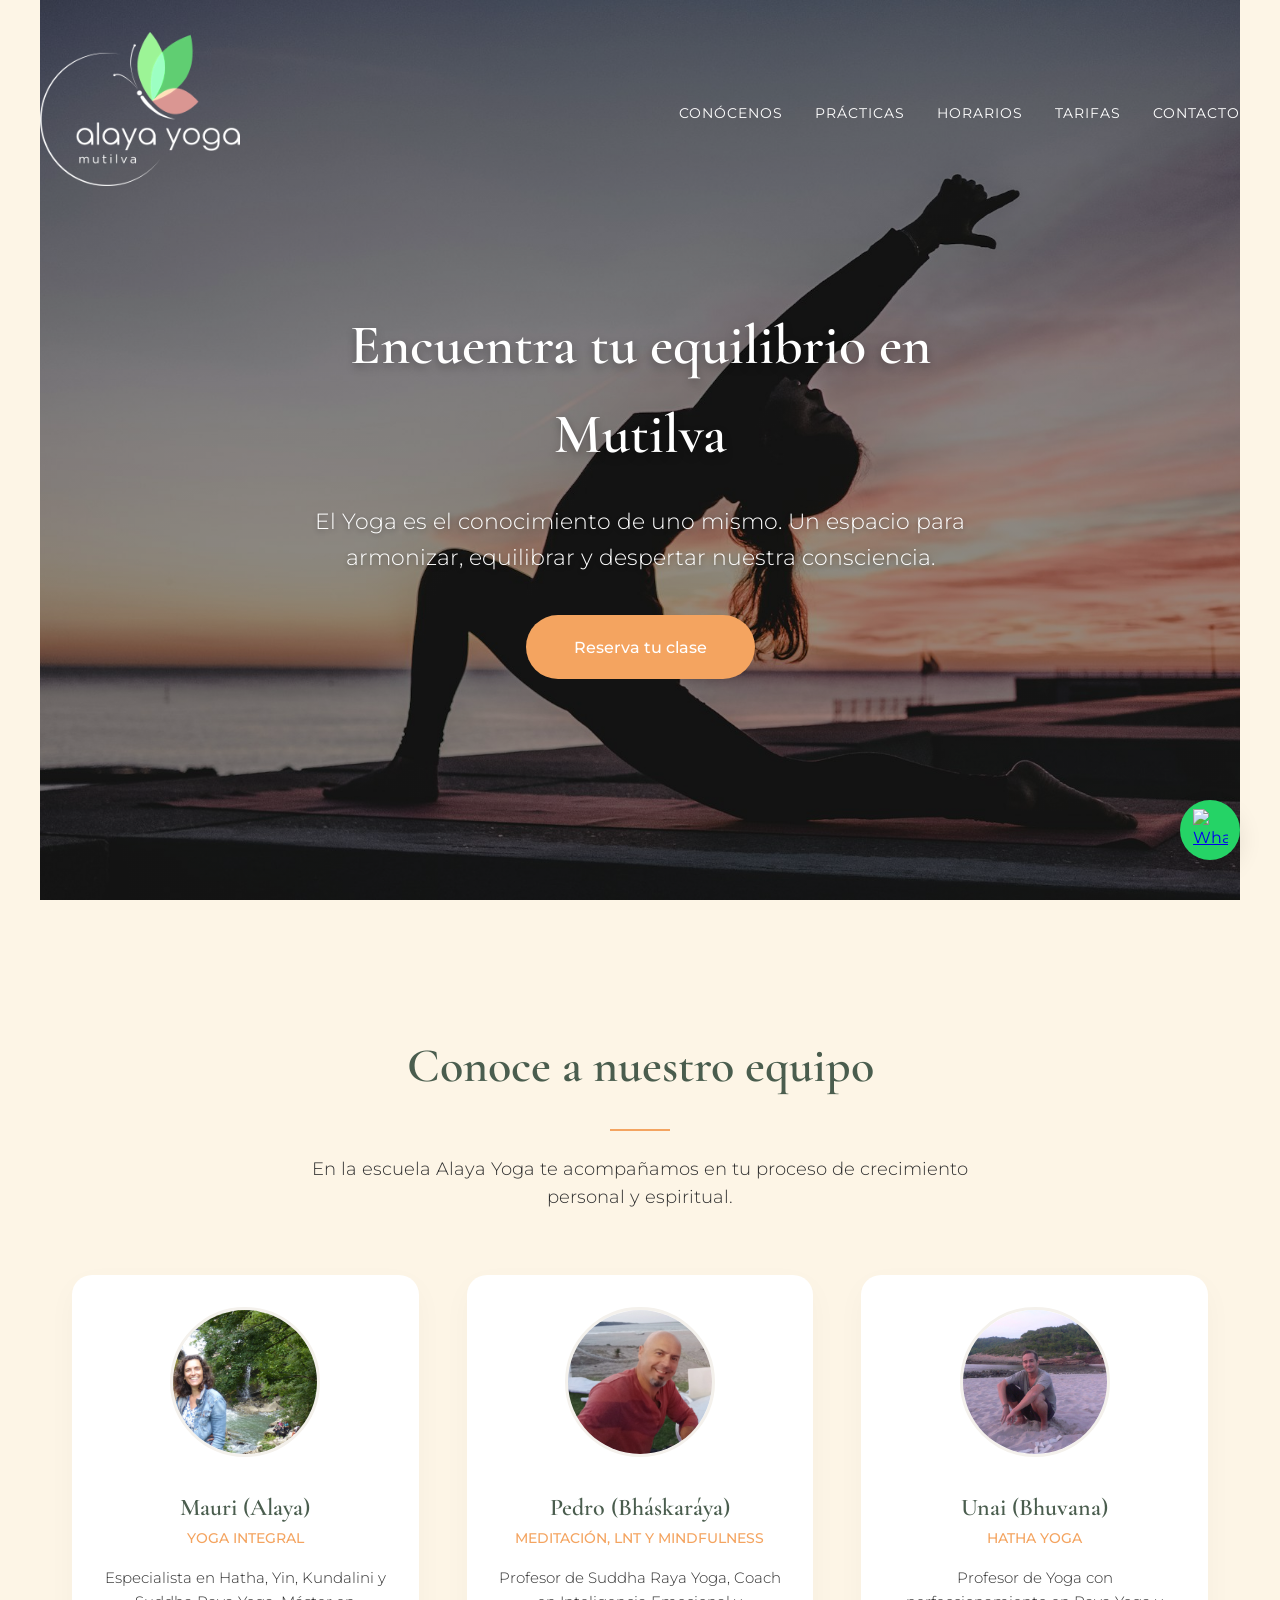
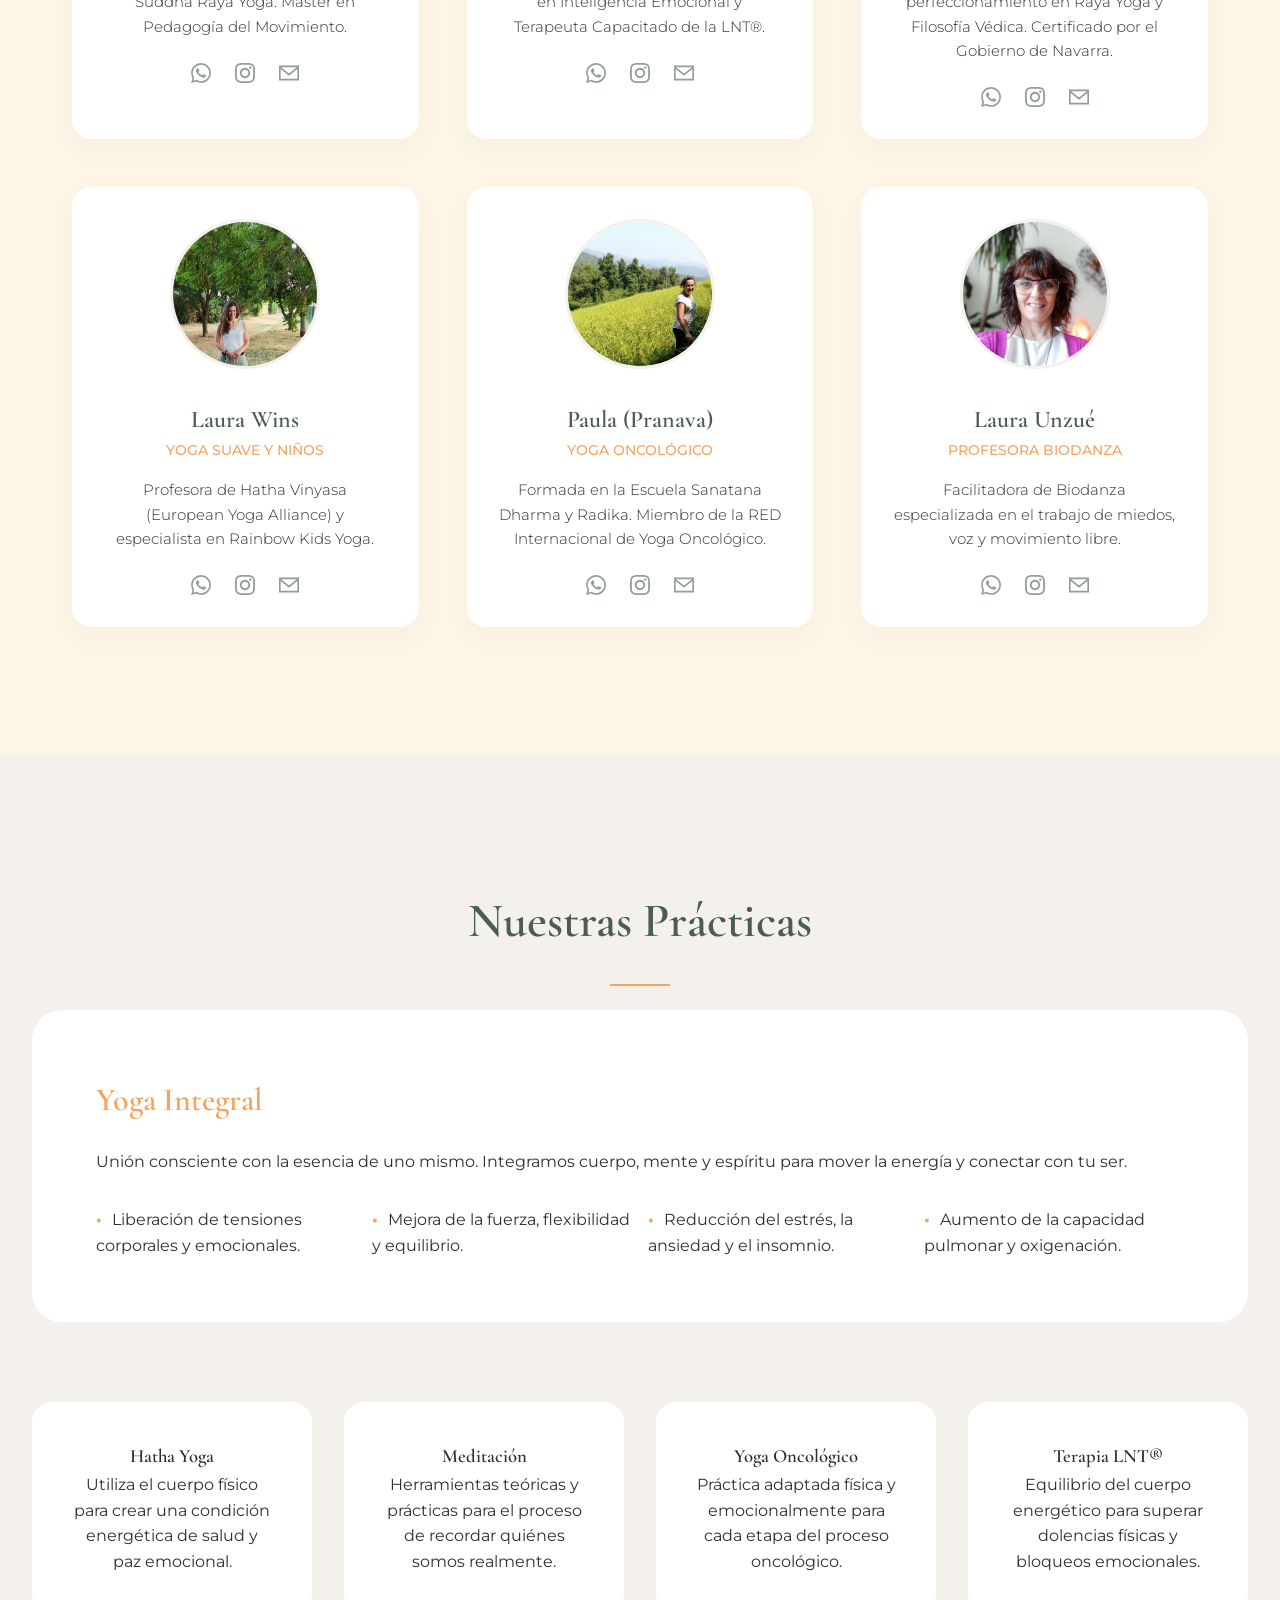
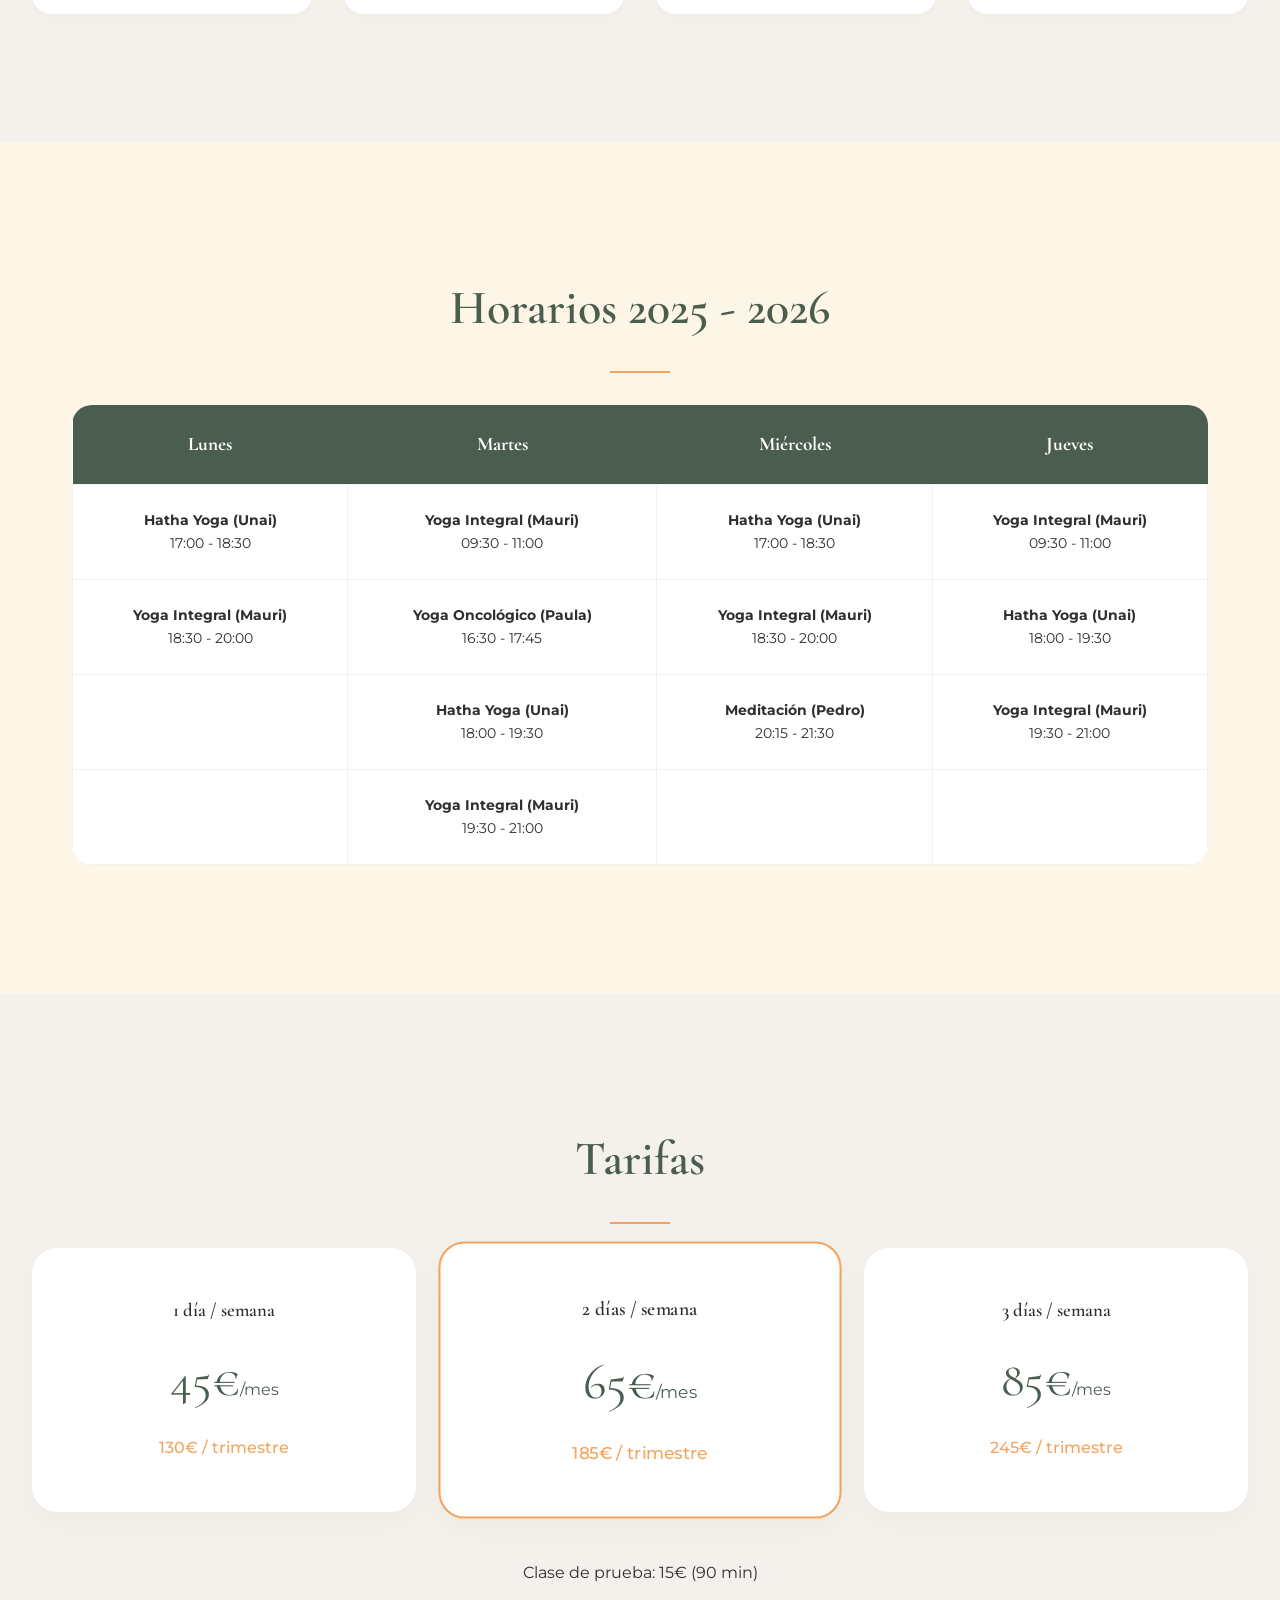
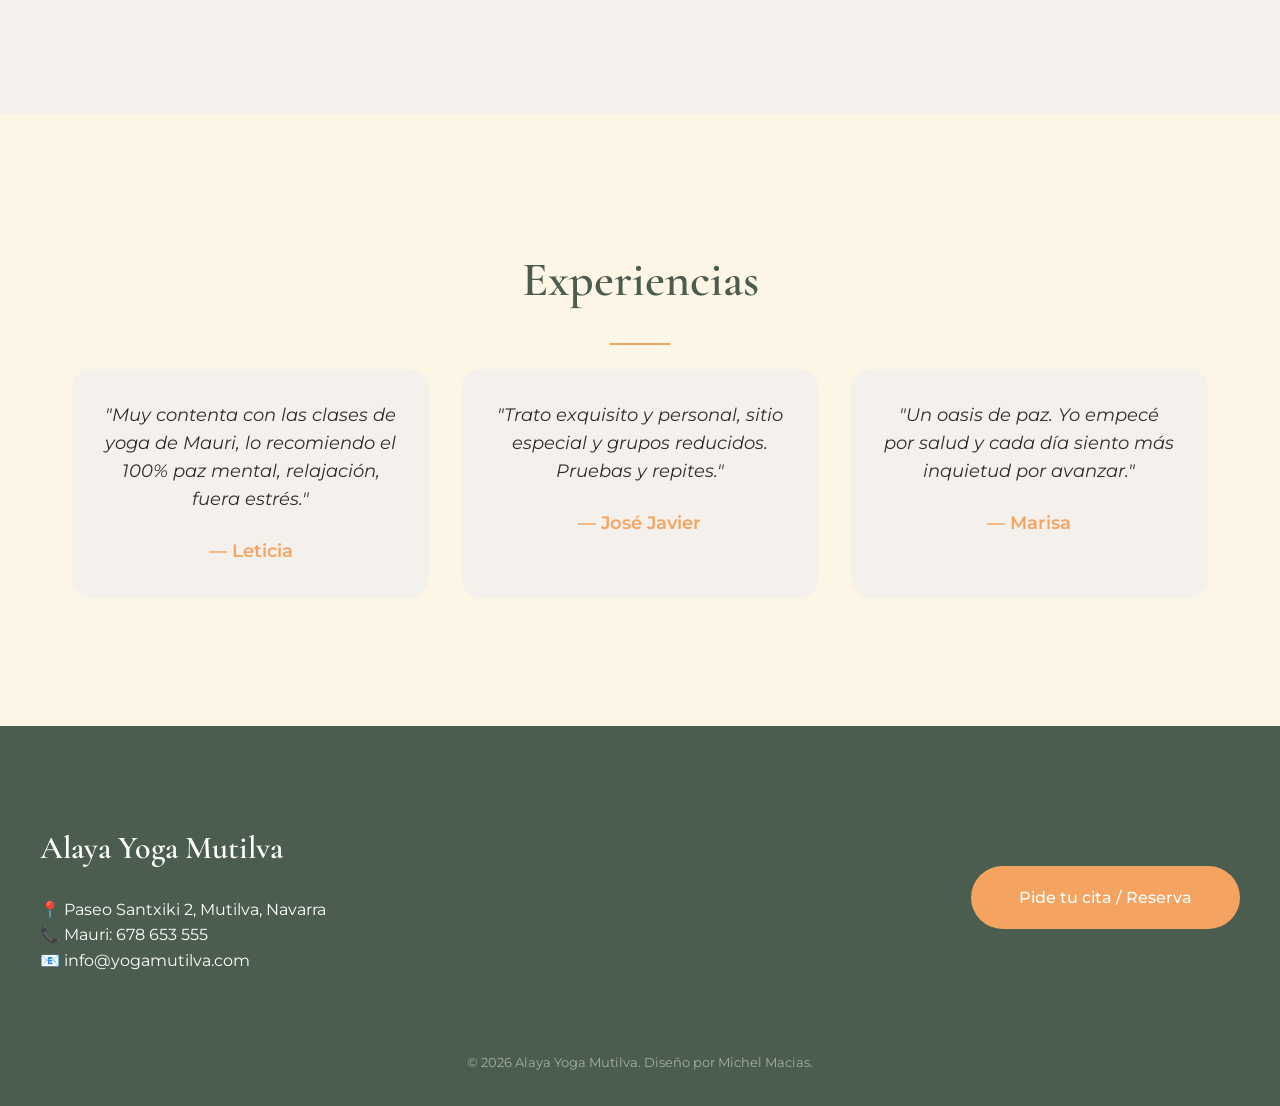
==== index.html @ e311f5d9 "feat(web): despliegue inicial de la landing page Yoga Mutilva con diseño Zen-Modern 2026" ====
<!DOCTYPE html>
<html lang="es">
<head>
    <meta charset="UTF-8">
    <meta name="viewport" content="width=device-width, initial-scale=1.0">
    <title>Alaya Yoga Mutilva | Escuela de Yoga y Bienestar</title>
    <link rel="stylesheet" href="style.css">
    <link rel="preconnect" href="https://fonts.googleapis.com">
    <link rel="preconnect" href="https://fonts.gstatic.com" crossorigin>
    <link href="https://fonts.googleapis.com/css2?family=Cormorant+Garamond:wght@400;600&family=Montserrat:wght@300;400;500&display=swap" rel="stylesheet">
</head>
<body>
    <header>
        <nav>
            <div class="logo-container">
                <img src="assets/img/logo.webp" alt="Alaya Yoga Logo" class="main-logo">
            </div>
            <ul>
                <li><a href="#conocenos">Conócenos</a></li>
                <li><a href="#practicas">Prácticas</a></li>
                <li><a href="#horarios">Horarios</a></li>
                <li><a href="#tarifas">Tarifas</a></li>
                <li><a href="#contacto">Contacto</a></li>
            </ul>
        </nav>
    </header>

    <main>
        <!-- HERO -->
        <section id="hero" style="background-image: linear-gradient(rgba(0,0,0,0.4), rgba(0,0,0,0.4)), url('assets/img/hero_yoga.jpg');">
            <div class="hero-content">
                <h1>Encuentra tu equilibrio en Mutilva</h1>
                <p>El Yoga es el conocimiento de uno mismo. Un espacio para armonizar, equilibrar y despertar nuestra consciencia.</p>
                <a href="https://wa.me/34678653555" class="cta-button">Reserva tu clase</a>
            </div>
        </section>

        <!-- CONÓCENOS / EQUIPO -->
        <section id="conocenos">
            <h2>Conoce a nuestro equipo</h2>
            <p class="intro-text">En la escuela Alaya Yoga te acompañamos en tu proceso de crecimiento personal y espiritual.</p>
            <div class="team-grid">
                <div class="team-card">
                    <img src="assets/img/mauri.webp" alt="Mauri (Alaya)" class="team-img">
                    <h3>Mauri (Alaya)</h3>
                    <p class="role">Yoga Integral</p>
                    <p class="bio">Especialista en Hatha, Yin, Kundalini y Suddha Raya Yoga. Máster en Pedagogía del Movimiento.</p>
                    <div class="team-social">
                        <a href="https://wa.me/34678653555" target="_blank" title="WhatsApp"><svg viewBox="0 0 24 24"><path d="M.057 24l1.687-6.163c-1.041-1.804-1.588-3.849-1.587-5.946.003-6.556 5.338-11.891 11.893-11.891 3.181.001 6.167 1.24 8.413 3.488 2.245 2.248 3.481 5.236 3.48 8.414-.003 6.557-5.338 11.892-11.893 11.892-1.99-.001-3.951-.5-5.688-1.448l-6.305 1.654zm6.597-3.807c1.676.995 3.276 1.591 5.392 1.592 5.448 0 9.886-4.438 9.889-9.885.002-5.462-4.415-9.89-9.881-9.892-5.452 0-9.887 4.434-9.889 9.884-.001 2.225.651 3.891 1.746 5.634l-.999 3.648 3.742-.981zm11.387-5.464c-.074-.124-.272-.198-.57-.347-.297-.149-1.758-.868-2.031-.967-.272-.099-.47-.149-.668.149-.198.297-.767.967-.941 1.165-.173.198-.347.223-.644.074-.297-.149-1.255-.462-2.39-1.475-.883-.788-1.48-1.761-1.653-2.059-.173-.297-.018-.458.13-.606.134-.133.297-.347.446-.521.151-.172.2-.296.3-.495.099-.198.05-.372-.025-.521-.075-.148-.669-1.611-.916-2.206-.242-.579-.487-.501-.669-.51l-.57-.01c-.198 0-.52.074-.792.372s-1.04 1.016-1.04 2.479 1.065 2.876 1.213 3.074c.149.198 2.095 3.2 5.076 4.487.709.306 1.263.489 1.694.626.712.226 1.36.194 1.872.118.571-.085 1.758-.719 2.006-1.413.248-.695.248-1.29.173-1.414z"/></svg></a>
                        <a href="#" target="_blank" title="Instagram"><svg viewBox="0 0 24 24"><path d="M12 2.163c3.204 0 3.584.012 4.85.07 3.252.148 4.771 1.691 4.919 4.919.058 1.265.069 1.645.069 4.849 0 3.205-.012 3.584-.069 4.849-.149 3.225-1.664 4.771-4.919 4.919-1.266.058-1.644.07-4.85.07-3.204 0-3.584-.012-4.849-.07-3.26-.149-4.771-1.699-4.919-4.92-.058-1.265-.07-1.644-.07-4.849 0-3.204.013-3.583.07-4.849.149-3.227 1.664-4.771 4.919-4.919 1.266-.057 1.645-.069 4.849-.069zm0-2.163c-3.259 0-3.667.014-4.947.072-4.358.2-6.78 2.618-6.98 6.98-.059 1.281-.073 1.689-.073 4.948 0 3.259.014 3.668.072 4.948.2 4.358 2.618 6.78 6.98 6.98 1.281.058 1.689.072 4.948.072 3.259 0 3.668-.014 4.948-.072 4.354-.2 6.782-2.618 6.979-6.98.059-1.28.073-1.689.073-4.948 0-3.259-.014-3.667-.072-4.947-.196-4.354-2.617-6.78-6.979-6.98-1.281-.059-1.69-.073-4.949-.073zm0 5.838c-3.403 0-6.162 2.759-6.162 6.162s2.759 6.163 6.162 6.163 6.162-2.759 6.162-6.163c0-3.403-2.759-6.162-6.162-6.162zm0 10.162c-2.209 0-4-1.79-4-4 0-2.209 1.791-4 4-4s4 1.791 4 4c0 2.21-1.791 4-4 4zm6.406-11.845c-.796 0-1.441.645-1.441 1.44s.645 1.44 1.441 1.44c.795 0 1.439-.645 1.439-1.44s-.644-1.44-1.439-1.44z"/></svg></a>
                        <a href="mailto:info@yogamutilva.com" title="Email"><svg viewBox="0 0 24 24"><path d="M0 3v18h24v-18h-24zm21.518 2l-9.518 7.713-9.518-7.713h19.036zm-19.518 14v-11.817l10 8.104 10-8.104v11.817h-20z"/></svg></a>
                    </div>
                </div>
                <div class="team-card">
                    <img src="assets/img/pedro.webp" alt="Pedro (Bháskaráya)" class="team-img">
                    <h3>Pedro (Bháskaráya)</h3>
                    <p class="role">Meditación, LNT y Mindfulness</p>
                    <p class="bio">Profesor de Suddha Raya Yoga, Coach en Inteligencia Emocional y Terapeuta Capacitado de la LNT®.</p>
                    <div class="team-social">
                        <a href="#" target="_blank" title="WhatsApp"><svg viewBox="0 0 24 24"><path d="M.057 24l1.687-6.163c-1.041-1.804-1.588-3.849-1.587-5.946.003-6.556 5.338-11.891 11.893-11.891 3.181.001 6.167 1.24 8.413 3.488 2.245 2.248 3.481 5.236 3.48 8.414-.003 6.557-5.338 11.892-11.893 11.892-1.99-.001-3.951-.5-5.688-1.448l-6.305 1.654zm6.597-3.807c1.676.995 3.276 1.591 5.392 1.592 5.448 0 9.886-4.438 9.889-9.885.002-5.462-4.415-9.89-9.881-9.892-5.452 0-9.887 4.434-9.889 9.884-.001 2.225.651 3.891 1.746 5.634l-.999 3.648 3.742-.981zm11.387-5.464c-.074-.124-.272-.198-.57-.347-.297-.149-1.758-.868-2.031-.967-.272-.099-.47-.149-.668.149-.198.297-.767.967-.941 1.165-.173.198-.347.223-.644.074-.297-.149-1.255-.462-2.39-1.475-.883-.788-1.48-1.761-1.653-2.059-.173-.297-.018-.458.13-.606.134-.133.297-.347.446-.521.151-.172.2-.296.3-.495.099-.198.05-.372-.025-.521-.075-.148-.669-1.611-.916-2.206-.242-.579-.487-.501-.669-.51l-.57-.01c-.198 0-.52.074-.792.372s-1.04 1.016-1.04 2.479 1.065 2.876 1.213 3.074c.149.198 2.095 3.2 5.076 4.487.709.306 1.263.489 1.694.626.712.226 1.36.194 1.872.118.571-.085 1.758-.719 2.006-1.413.248-.695.248-1.29.173-1.414z"/></svg></a>
                        <a href="#" target="_blank" title="Instagram"><svg viewBox="0 0 24 24"><path d="M12 2.163c3.204 0 3.584.012 4.85.07 3.252.148 4.771 1.691 4.919 4.919.058 1.265.069 1.645.069 4.849 0 3.205-.012 3.584-.069 4.849-.149 3.225-1.664 4.771-4.919 4.919-1.266.058-1.644.07-4.85.07-3.204 0-3.584-.012-4.849-.07-3.26-.149-4.771-1.699-4.919-4.92-.058-1.265-.07-1.644-.07-4.849 0-3.204.013-3.583.07-4.849.149-3.227 1.664-4.771 4.919-4.919 1.266-.057 1.645-.069 4.849-.069zm0-2.163c-3.259 0-3.667.014-4.947.072-4.358.2-6.78 2.618-6.98 6.98-.059 1.281-.073 1.689-.073 4.948 0 3.259.014 3.668.072 4.948.2 4.358 2.618 6.78 6.98 6.98 1.281.058 1.689.072 4.948.072 3.259 0 3.668-.014 4.948-.072 4.354-.2 6.782-2.618 6.979-6.98.059-1.28.073-1.689.073-4.948 0-3.259-.014-3.667-.072-4.947-.196-4.354-2.617-6.78-6.979-6.98-1.281-.059-1.69-.073-4.949-.073zm0 5.838c-3.403 0-6.162 2.759-6.162 6.162s2.759 6.163 6.162 6.163 6.162-2.759 6.162-6.163c0-3.403-2.759-6.162-6.162-6.162zm0 10.162c-2.209 0-4-1.79-4-4 0-2.209 1.791-4 4-4s4 1.791 4 4c0 2.21-1.791 4-4 4zm6.406-11.845c-.796 0-1.441.645-1.441 1.44s.645 1.44 1.441 1.44c.795 0 1.439-.645 1.439-1.44s-.644-1.44-1.439-1.44z"/></svg></a>
                        <a href="#" title="Email"><svg viewBox="0 0 24 24"><path d="M0 3v18h24v-18h-24zm21.518 2l-9.518 7.713-9.518-7.713h19.036zm-19.518 14v-11.817l10 8.104 10-8.104v11.817h-20z"/></svg></a>
                    </div>
                </div>
                <div class="team-card">
                    <img src="assets/img/unai.webp" alt="Unai (Bhuvana)" class="team-img">
                    <h3>Unai (Bhuvana)</h3>
                    <p class="role">Hatha Yoga</p>
                    <p class="bio">Profesor de Yoga con perfeccionamiento en Raya Yoga y Filosofía Védica. Certificado por el Gobierno de Navarra.</p>
                    <div class="team-social">
                        <a href="#" target="_blank" title="WhatsApp"><svg viewBox="0 0 24 24"><path d="M.057 24l1.687-6.163c-1.041-1.804-1.588-3.849-1.587-5.946.003-6.556 5.338-11.891 11.893-11.891 3.181.001 6.167 1.24 8.413 3.488 2.245 2.248 3.481 5.236 3.48 8.414-.003 6.557-5.338 11.892-11.893 11.892-1.99-.001-3.951-.5-5.688-1.448l-6.305 1.654zm6.597-3.807c1.676.995 3.276 1.591 5.392 1.592 5.448 0 9.886-4.438 9.889-9.885.002-5.462-4.415-9.89-9.881-9.892-5.452 0-9.887 4.434-9.889 9.884-.001 2.225.651 3.891 1.746 5.634l-.999 3.648 3.742-.981zm11.387-5.464c-.074-.124-.272-.198-.57-.347-.297-.149-1.758-.868-2.031-.967-.272-.099-.47-.149-.668.149-.198.297-.767.967-.941 1.165-.173.198-.347.223-.644.074-.297-.149-1.255-.462-2.39-1.475-.883-.788-1.48-1.761-1.653-2.059-.173-.297-.018-.458.13-.606.134-.133.297-.347.446-.521.151-.172.2-.296.3-.495.099-.198.05-.372-.025-.521-.075-.148-.669-1.611-.916-2.206-.242-.579-.487-.501-.669-.51l-.57-.01c-.198 0-.52.074-.792.372s-1.04 1.016-1.04 2.479 1.065 2.876 1.213 3.074c.149.198 2.095 3.2 5.076 4.487.709.306 1.263.489 1.694.626.712.226 1.36.194 1.872.118.571-.085 1.758-.719 2.006-1.413.248-.695.248-1.29.173-1.414z"/></svg></a>
                        <a href="#" target="_blank" title="Instagram"><svg viewBox="0 0 24 24"><path d="M12 2.163c3.204 0 3.584.012 4.85.07 3.252.148 4.771 1.691 4.919 4.919.058 1.265.069 1.645.069 4.849 0 3.205-.012 3.584-.069 4.849-.149 3.225-1.664 4.771-4.919 4.919-1.266.058-1.644.07-4.85.07-3.204 0-3.584-.012-4.849-.07-3.26-.149-4.771-1.699-4.919-4.92-.058-1.265-.07-1.644-.07-4.849 0-3.204.013-3.583.07-4.849.149-3.227 1.664-4.771 4.919-4.919 1.266-.057 1.645-.069 4.849-.069zm0-2.163c-3.259 0-3.667.014-4.947.072-4.358.2-6.78 2.618-6.98 6.98-.059 1.281-.073 1.689-.073 4.948 0 3.259.014 3.668.072 4.948.2 4.358 2.618 6.78 6.98 6.98 1.281.058 1.689.072 4.948.072 3.259 0 3.668-.014 4.948-.072 4.354-.2 6.782-2.618 6.979-6.98.059-1.28.073-1.689.073-4.948 0-3.259-.014-3.667-.072-4.947-.196-4.354-2.617-6.78-6.979-6.98-1.281-.059-1.69-.073-4.949-.073zm0 5.838c-3.403 0-6.162 2.759-6.162 6.162s2.759 6.163 6.162 6.163 6.162-2.759 6.162-6.163c0-3.403-2.759-6.162-6.162-6.162zm0 10.162c-2.209 0-4-1.79-4-4 0-2.209 1.791-4 4-4s4 1.791 4 4c0 2.21-1.791 4-4 4zm6.406-11.845c-.796 0-1.441.645-1.441 1.44s.645 1.44 1.441 1.44c.795 0 1.439-.645 1.439-1.44s-.644-1.44-1.439-1.44z"/></svg></a>
                        <a href="#" title="Email"><svg viewBox="0 0 24 24"><path d="M0 3v18h24v-18h-24zm21.518 2l-9.518 7.713-9.518-7.713h19.036zm-19.518 14v-11.817l10 8.104 10-8.104v11.817h-20z"/></svg></a>
                    </div>
                </div>
                <div class="team-card">
                    <img src="assets/img/laura_wins.webp" alt="Laura Wins" class="team-img">
                    <h3>Laura Wins</h3>
                    <p class="role">Yoga Suave y Niños</p>
                    <p class="bio">Profesora de Hatha Vinyasa (European Yoga Alliance) y especialista en Rainbow Kids Yoga.</p>
                    <div class="team-social">
                        <a href="#" target="_blank" title="WhatsApp"><svg viewBox="0 0 24 24"><path d="M.057 24l1.687-6.163c-1.041-1.804-1.588-3.849-1.587-5.946.003-6.556 5.338-11.891 11.893-11.891 3.181.001 6.167 1.24 8.413 3.488 2.245 2.248 3.481 5.236 3.48 8.414-.003 6.557-5.338 11.892-11.893 11.892-1.99-.001-3.951-.5-5.688-1.448l-6.305 1.654zm6.597-3.807c1.676.995 3.276 1.591 5.392 1.592 5.448 0 9.886-4.438 9.889-9.885.002-5.462-4.415-9.89-9.881-9.892-5.452 0-9.887 4.434-9.889 9.884-.001 2.225.651 3.891 1.746 5.634l-.999 3.648 3.742-.981zm11.387-5.464c-.074-.124-.272-.198-.57-.347-.297-.149-1.758-.868-2.031-.967-.272-.099-.47-.149-.668.149-.198.297-.767.967-.941 1.165-.173.198-.347.223-.644.074-.297-.149-1.255-.462-2.39-1.475-.883-.788-1.48-1.761-1.653-2.059-.173-.297-.018-.458.13-.606.134-.133.297-.347.446-.521.151-.172.2-.296.3-.495.099-.198.05-.372-.025-.521-.075-.148-.669-1.611-.916-2.206-.242-.579-.487-.501-.669-.51l-.57-.01c-.198 0-.52.074-.792.372s-1.04 1.016-1.04 2.479 1.065 2.876 1.213 3.074c.149.198 2.095 3.2 5.076 4.487.709.306 1.263.489 1.694.626.712.226 1.36.194 1.872.118.571-.085 1.758-.719 2.006-1.413.248-.695.248-1.29.173-1.414z"/></svg></a>
                        <a href="#" target="_blank" title="Instagram"><svg viewBox="0 0 24 24"><path d="M12 2.163c3.204 0 3.584.012 4.85.07 3.252.148 4.771 1.691 4.919 4.919.058 1.265.069 1.645.069 4.849 0 3.205-.012 3.584-.069 4.849-.149 3.225-1.664 4.771-4.919 4.919-1.266.058-1.644.07-4.85.07-3.204 0-3.584-.012-4.849-.07-3.26-.149-4.771-1.699-4.919-4.92-.058-1.265-.07-1.644-.07-4.849 0-3.204.013-3.583.07-4.849.149-3.227 1.664-4.771 4.919-4.919 1.266-.057 1.645-.069 4.849-.069zm0-2.163c-3.259 0-3.667.014-4.947.072-4.358.2-6.78 2.618-6.98 6.98-.059 1.281-.073 1.689-.073 4.948 0 3.259.014 3.668.072 4.948.2 4.358 2.618 6.78 6.98 6.98 1.281.058 1.689.072 4.948.072 3.259 0 3.668-.014 4.948-.072 4.354-.2 6.782-2.618 6.979-6.98.059-1.28.073-1.689.073-4.948 0-3.259-.014-3.667-.072-4.947-.196-4.354-2.617-6.78-6.979-6.98-1.281-.059-1.69-.073-4.949-.073zm0 5.838c-3.403 0-6.162 2.759-6.162 6.162s2.759 6.163 6.162 6.163 6.162-2.759 6.162-6.163c0-3.403-2.759-6.162-6.162-6.162zm0 10.162c-2.209 0-4-1.79-4-4 0-2.209 1.791-4 4-4s4 1.791 4 4c0 2.21-1.791 4-4 4zm6.406-11.845c-.796 0-1.441.645-1.441 1.44s.645 1.44 1.441 1.44c.795 0 1.439-.645 1.439-1.44s-.644-1.44-1.439-1.44z"/></svg></a>
                        <a href="#" title="Email"><svg viewBox="0 0 24 24"><path d="M0 3v18h24v-18h-24zm21.518 2l-9.518 7.713-9.518-7.713h19.036zm-19.518 14v-11.817l10 8.104 10-8.104v11.817h-20z"/></svg></a>
                    </div>
                </div>
                <div class="team-card">
                    <img src="assets/img/paula.webp" alt="Paula (Pranava)" class="team-img">
                    <h3>Paula (Pranava)</h3>
                    <p class="role">Yoga Oncológico</p>
                    <p class="bio">Formada en la Escuela Sanatana Dharma y Radika. Miembro de la RED Internacional de Yoga Oncológico.</p>
                    <div class="team-social">
                        <a href="https://wa.me/34606143151" target="_blank" title="WhatsApp"><svg viewBox="0 0 24 24"><path d="M.057 24l1.687-6.163c-1.041-1.804-1.588-3.849-1.587-5.946.003-6.556 5.338-11.891 11.893-11.891 3.181.001 6.167 1.24 8.413 3.488 2.245 2.248 3.481 5.236 3.48 8.414-.003 6.557-5.338 11.892-11.893 11.892-1.99-.001-3.951-.5-5.688-1.448l-6.305 1.654zm6.597-3.807c1.676.995 3.276 1.591 5.392 1.592 5.448 0 9.886-4.438 9.889-9.885.002-5.462-4.415-9.89-9.881-9.892-5.452 0-9.887 4.434-9.889 9.884-.001 2.225.651 3.891 1.746 5.634l-.999 3.648 3.742-.981zm11.387-5.464c-.074-.124-.272-.198-.57-.347-.297-.149-1.758-.868-2.031-.967-.272-.099-.47-.149-.668.149-.198.297-.767.967-.941 1.165-.173.198-.347.223-.644.074-.297-.149-1.255-.462-2.39-1.475-.883-.788-1.48-1.761-1.653-2.059-.173-.297-.018-.458.13-.606.134-.133.297-.347.446-.521.151-.172.2-.296.3-.495.099-.198.05-.372-.025-.521-.075-.148-.669-1.611-.916-2.206-.242-.579-.487-.501-.669-.51l-.57-.01c-.198 0-.52.074-.792.372s-1.04 1.016-1.04 2.479 1.065 2.876 1.213 3.074c.149.198 2.095 3.2 5.076 4.487.709.306 1.263.489 1.694.626.712.226 1.36.194 1.872.118.571-.085 1.758-.719 2.006-1.413.248-.695.248-1.29.173-1.414z"/></svg></a>
                        <a href="#" target="_blank" title="Instagram"><svg viewBox="0 0 24 24"><path d="M12 2.163c3.204 0 3.584.012 4.85.07 3.252.148 4.771 1.691 4.919 4.919.058 1.265.069 1.645.069 4.849 0 3.205-.012 3.584-.069 4.849-.149 3.225-1.664 4.771-4.919 4.919-1.266.058-1.644.07-4.85.07-3.204 0-3.584-.012-4.849-.07-3.26-.149-4.771-1.699-4.919-4.92-.058-1.265-.07-1.644-.07-4.849 0-3.204.013-3.583.07-4.849.149-3.227 1.664-4.771 4.919-4.919 1.266-.057 1.645-.069 4.849-.069zm0-2.163c-3.259 0-3.667.014-4.947.072-4.358.2-6.78 2.618-6.98 6.98-.059 1.281-.073 1.689-.073 4.948 0 3.259.014 3.668.072 4.948.2 4.358 2.618 6.78 6.98 6.98 1.281.058 1.689.072 4.948.072 3.259 0 3.668-.014 4.948-.072 4.354-.2 6.782-2.618 6.979-6.98.059-1.28.073-1.689.073-4.948 0-3.259-.014-3.667-.072-4.947-.196-4.354-2.617-6.78-6.979-6.98-1.281-.059-1.69-.073-4.949-.073zm0 5.838c-3.403 0-6.162 2.759-6.162 6.162s2.759 6.163 6.162 6.163 6.162-2.759 6.162-6.163c0-3.403-2.759-6.162-6.162-6.162zm0 10.162c-2.209 0-4-1.79-4-4 0-2.209 1.791-4 4-4s4 1.791 4 4c0 2.21-1.791 4-4 4zm6.406-11.845c-.796 0-1.441.645-1.441 1.44s.645 1.44 1.441 1.44c.795 0 1.439-.645 1.439-1.44s-.644-1.44-1.439-1.44z"/></svg></a>
                        <a href="#" title="Email"><svg viewBox="0 0 24 24"><path d="M0 3v18h24v-18h-24zm21.518 2l-9.518 7.713-9.518-7.713h19.036zm-19.518 14v-11.817l10 8.104 10-8.104v11.817h-20z"/></svg></a>
                    </div>
                </div>
                <div class="team-card">
                    <img src="assets/img/laura_unzue.webp" alt="Laura Unzué" class="team-img">
                    <h3>Laura Unzué</h3>
                    <p class="role">Profesora Biodanza</p>
                    <p class="bio">Facilitadora de Biodanza especializada en el trabajo de miedos, voz y movimiento libre.</p>
                    <div class="team-social">
                        <a href="https://wa.me/34696088071" target="_blank" title="WhatsApp"><svg viewBox="0 0 24 24"><path d="M.057 24l1.687-6.163c-1.041-1.804-1.588-3.849-1.587-5.946.003-6.556 5.338-11.891 11.893-11.891 3.181.001 6.167 1.24 8.413 3.488 2.245 2.248 3.481 5.236 3.48 8.414-.003 6.557-5.338 11.892-11.893 11.892-1.99-.001-3.951-.5-5.688-1.448l-6.305 1.654zm6.597-3.807c1.676.995 3.276 1.591 5.392 1.592 5.448 0 9.886-4.438 9.889-9.885.002-5.462-4.415-9.89-9.881-9.892-5.452 0-9.887 4.434-9.889 9.884-.001 2.225.651 3.891 1.746 5.634l-.999 3.648 3.742-.981zm11.387-5.464c-.074-.124-.272-.198-.57-.347-.297-.149-1.758-.868-2.031-.967-.272-.099-.47-.149-.668.149-.198.297-.767.967-.941 1.165-.173.198-.347.223-.644.074-.297-.149-1.255-.462-2.39-1.475-.883-.788-1.48-1.761-1.653-2.059-.173-.297-.018-.458.13-.606.134-.133.297-.347.446-.521.151-.172.2-.296.3-.495.099-.198.05-.372-.025-.521-.075-.148-.669-1.611-.916-2.206-.242-.579-.487-.501-.669-.51l-.57-.01c-.198 0-.52.074-.792.372s-1.04 1.016-1.04 2.479 1.065 2.876 1.213 3.074c.149.198 2.095 3.2 5.076 4.487.709.306 1.263.489 1.694.626.712.226 1.36.194 1.872.118.571-.085 1.758-.719 2.006-1.413.248-.695.248-1.29.173-1.414z"/></svg></a>
                        <a href="#" target="_blank" title="Instagram"><svg viewBox="0 0 24 24"><path d="M12 2.163c3.204 0 3.584.012 4.85.07 3.252.148 4.771 1.691 4.919 4.919.058 1.265.069 1.645.069 4.849 0 3.205-.012 3.584-.069 4.849-.149 3.225-1.664 4.771-4.919 4.919-1.266.058-1.644.07-4.85.07-3.204 0-3.584-.012-4.849-.07-3.26-.149-4.771-1.699-4.919-4.92-.058-1.265-.07-1.644-.07-4.849 0-3.204.013-3.583.07-4.849.149-3.227 1.664-4.771 4.919-4.919 1.266-.057 1.645-.069 4.849-.069zm0-2.163c-3.259 0-3.667.014-4.947.072-4.358.2-6.78 2.618-6.98 6.98-.059 1.281-.073 1.689-.073 4.948 0 3.259.014 3.668.072 4.948.2 4.358 2.618 6.78 6.98 6.98 1.281.058 1.689.072 4.948.072 3.259 0 3.668-.014 4.948-.072 4.354-.2 6.782-2.618 6.979-6.98.059-1.28.073-1.689.073-4.948 0-3.259-.014-3.667-.072-4.947-.196-4.354-2.617-6.78-6.979-6.98-1.281-.059-1.69-.073-4.949-.073zm0 5.838c-3.403 0-6.162 2.759-6.162 6.162s2.759 6.163 6.162 6.163 6.162-2.759 6.162-6.163c0-3.403-2.759-6.162-6.162-6.162zm0 10.162c-2.209 0-4-1.79-4-4 0-2.209 1.791-4 4-4s4 1.791 4 4c0 2.21-1.791 4-4 4zm6.406-11.845c-.796 0-1.441.645-1.441 1.44s.645 1.44 1.441 1.44c.795 0 1.439-.645 1.439-1.44s-.644-1.44-1.439-1.44z"/></svg></a>
                        <a href="#" title="Email"><svg viewBox="0 0 24 24"><path d="M0 3v18h24v-18h-24zm21.518 2l-9.518 7.713-9.518-7.713h19.036zm-19.518 14v-11.817l10 8.104 10-8.104v11.817h-20z"/></svg></a>
                    </div>
                </div>
            </div>
        </section>

        <!-- PRÁCTICAS -->
        <section id="practicas" class="bg-alt">
            <h2>Nuestras Prácticas</h2>
            <div class="practica-detail">
                <div class="practica-text">
                    <h3>Yoga Integral</h3>
                    <p>Unión consciente con la esencia de uno mismo. Integramos cuerpo, mente y espíritu para mover la energía y conectar con tu ser.</p>
                    <ul class="benefits">
                        <li>Liberación de tensiones corporales y emocionales.</li>
                        <li>Mejora de la fuerza, flexibilidad y equilibrio.</li>
                        <li>Reducción del estrés, la ansiedad y el insomnio.</li>
                        <li>Aumento de la capacidad pulmonar y oxigenación.</li>
                    </ul>
                </div>
            </div>
            <div class="grid-container">
                <div class="card">
                    <h3>Hatha Yoga</h3>
                    <p>Utiliza el cuerpo físico para crear una condición energética de salud y paz emocional.</p>
                </div>
                <div class="card">
                    <h3>Meditación</h3>
                    <p>Herramientas teóricas y prácticas para el proceso de recordar quiénes somos realmente.</p>
                </div>
                <div class="card">
                    <h3>Yoga Oncológico</h3>
                    <p>Práctica adaptada física y emocionalmente para cada etapa del proceso oncológico.</p>
                </div>
                <div class="card">
                    <h3>Terapia LNT®</h3>
                    <p>Equilibrio del cuerpo energético para superar dolencias físicas y bloqueos emocionales.</p>
                </div>
            </div>
        </section>

        <!-- HORARIOS -->
        <section id="horarios">
            <h2>Horarios 2025 - 2026</h2>
            <div class="table-responsive">
                <table class="schedule-table">
                    <thead>
                        <tr>
                            <th>Lunes</th>
                            <th>Martes</th>
                            <th>Miércoles</th>
                            <th>Jueves</th>
                        </tr>
                    </thead>
                    <tbody>
                        <tr>
                            <td>
                                <strong>Hatha Yoga (Unai)</strong><br>17:00 - 18:30
                            </td>
                            <td>
                                <strong>Yoga Integral (Mauri)</strong><br>09:30 - 11:00
                            </td>
                            <td>
                                <strong>Hatha Yoga (Unai)</strong><br>17:00 - 18:30
                            </td>
                            <td>
                                <strong>Yoga Integral (Mauri)</strong><br>09:30 - 11:00
                            </td>
                        </tr>
                        <tr>
                            <td>
                                <strong>Yoga Integral (Mauri)</strong><br>18:30 - 20:00
                            </td>
                            <td>
                                <strong>Yoga Oncológico (Paula)</strong><br>16:30 - 17:45
                            </td>
                            <td>
                                <strong>Yoga Integral (Mauri)</strong><br>18:30 - 20:00
                            </td>
                            <td>
                                <strong>Hatha Yoga (Unai)</strong><br>18:00 - 19:30
                            </td>
                        </tr>
                        <tr>
                            <td></td>
                            <td>
                                <strong>Hatha Yoga (Unai)</strong><br>18:00 - 19:30
                            </td>
                            <td>
                                <strong>Meditación (Pedro)</strong><br>20:15 - 21:30
                            </td>
                            <td>
                                <strong>Yoga Integral (Mauri)</strong><br>19:30 - 21:00
                            </td>
                        </tr>
                        <tr>
                            <td></td>
                            <td>
                                <strong>Yoga Integral (Mauri)</strong><br>19:30 - 21:00
                            </td>
                            <td></td>
                            <td></td>
                        </tr>
                    </tbody>
                </table>
            </div>
        </section>

        <!-- TARIFAS -->
        <section id="tarifas" class="bg-alt">
            <h2>Tarifas</h2>
            <div class="tarifas-grid">
                <div class="tarifa-card">
                    <h3>1 día / semana</h3>
                    <p class="price">45€<span>/mes</span></p>
                    <p class="trimestre">130€ / trimestre</p>
                </div>
                <div class="tarifa-card featured">
                    <h3>2 días / semana</h3>
                    <p class="price">65€<span>/mes</span></p>
                    <p class="trimestre">185€ / trimestre</p>
                </div>
                <div class="tarifa-card">
                    <h3>3 días / semana</h3>
                    <p class="price">85€<span>/mes</span></p>
                    <p class="trimestre">245€ / trimestre</p>
                </div>
            </div>
            <p class="clase-prueba">Clase de prueba: 15€ (90 min)</p>
        </section>

        <!-- TESTIMONIOS -->
        <section id="testimonios">
            <h2>Experiencias</h2>
            <div class="testimonials-grid">
                <blockquote>
                    "Muy contenta con las clases de yoga de Mauri, lo recomiendo el 100% paz mental, relajación, fuera estrés."
                    <cite>— Leticia</cite>
                </blockquote>
                <blockquote>
                    "Trato exquisito y personal, sitio especial y grupos reducidos. Pruebas y repites."
                    <cite>— José Javier</cite>
                </blockquote>
                <blockquote>
                    "Un oasis de paz. Yo empecé por salud y cada día siento más inquietud por avanzar."
                    <cite>— Marisa</cite>
                </blockquote>
            </div>
        </section>
    </main>

    <footer>
        <div id="contacto" class="footer-content">
            <div class="footer-info">
                <h3>Alaya Yoga Mutilva</h3>
                <p>📍 Paseo Santxiki 2, Mutilva, Navarra</p>
                <p>📞 Mauri: 678 653 555</p>
                <p>📧 info@yogamutilva.com</p>
            </div>
            <div class="footer-cta">
                <a href="https://wa.me/34678653555" class="cta-button">Pide tu cita / Reserva</a>
            </div>
        </div>
        <p class="copyright">&copy; 2026 Alaya Yoga Mutilva. Diseño por Michel Macias.</p>
    </footer>

    <a href="https://wa.me/34678653555" class="whatsapp-float" target="_blank">
        <img src="https://upload.wikimedia.org/wikipedia/commons/6/6b/WhatsApp.svg" alt="WhatsApp">
    </a>
</body>
</html>
---- style.css ----
:root {
    --primary: #F4A460;
    --bg: #FDF5E6;
    --bg-alt: #f4f1ec;
    --contrast: #4A5D4E;
    --text: #2F2F2F;
    --white: #ffffff;
    --serif: 'Cormorant Garamond', serif;
    --sans: 'Montserrat', sans-serif;
}

* {
    margin: 0;
    padding: 0;
    box-sizing: border-box;
}

html {
    scroll-behavior: smooth;
}

body {
    background-color: var(--bg);
    color: var(--text);
    font-family: var(--sans);
    line-height: 1.6;
    overflow-x: hidden;
}

h1, h2, h3 {
    font-family: var(--serif);
    font-weight: 600;
}

/* Header & Nav */
header {
    padding: 2rem;
    position: absolute;
    width: 100%;
    z-index: 10;
}

nav {
    display: flex;
    justify-content: space-between;
    align-items: center;
    max-width: 1200px;
    margin: 0 auto;
}

.logo-container {
    max-width: 200px;
    transition: transform 0.3s;
}

.main-logo {
    width: 100%;
    height: auto;
    /* Truco para logos con fondo: Invertir y usar screen para transparencia */
    filter: invert(1) brightness(2);
    mix-blend-mode: screen;
}

.logo-container:hover {
    transform: scale(1.05);
}

.team-img {
    width: 150px;
    height: 150px;
    object-fit: cover;
    border-radius: 50%;
    margin-bottom: 1.5rem;
    border: 3px solid var(--bg-alt);
    transition: transform 0.3s;
}

.team-card:hover .team-img {
    transform: scale(1.05);
    border-color: var(--primary);
}

nav ul {
    display: flex;
    list-style: none;
}

nav ul li {
    margin-left: 2rem;
}

nav ul li a {
    text-decoration: none;
    color: var(--white);
    font-size: 0.9rem;
    text-transform: uppercase;
    letter-spacing: 1px;
    transition: color 0.3s;
}

nav ul li a:hover {
    color: var(--primary);
}

/* Hero Section */
#hero {
    height: 100vh;
    display: flex;
    align-items: center;
    justify-content: center;
    text-align: center;
    background-size: cover;
    background-position: center;
    color: var(--white);
}

.hero-content {
    max-width: 800px;
    padding: 5rem 2rem 0; /* Añadido padding superior para bajar el texto */
}

.hero-content h1 {
    font-size: 3.5rem; /* Reducido de 4.5rem */
    margin-bottom: 1.5rem;
    text-shadow: 0 4px 10px rgba(0,0,0,0.3);
}

.hero-content p {
    font-size: 1.4rem;
    margin-bottom: 2.5rem;
    font-weight: 300;
    text-shadow: 0 2px 5px rgba(0,0,0,0.3);
}

.cta-button {
    display: inline-block;
    padding: 1.2rem 3rem;
    background-color: var(--primary);
    color: var(--white);
    text-decoration: none;
    border-radius: 50px;
    font-weight: 500;
    transition: transform 0.3s, box-shadow 0.3s;
}

.cta-button:hover {
    transform: translateY(-3px);
    box-shadow: 0 10px 20px rgba(244, 164, 96, 0.3);
}

/* Sections General */
section {
    padding: 8rem 2rem;
    max-width: 1200px;
    margin: 0 auto;
    text-align: center;
}

.bg-alt {
    max-width: 100%;
    background-color: var(--bg-alt);
}

h2 {
    font-size: 3rem;
    margin-bottom: 1rem;
    color: var(--contrast);
}

h2::after {
    content: '';
    display: block;
    width: 60px;
    height: 2px;
    background: var(--primary);
    margin: 1.5rem auto;
}

.intro-text {
    font-size: 1.1rem;
    max-width: 700px;
    margin: 0 auto 4rem;
    font-weight: 300;
}

/* Team Grid */
.team-grid {
    display: grid;
    grid-template-columns: repeat(auto-fit, minmax(300px, 1fr));
    gap: 3rem;
}

.team-card {
    background: var(--white);
    padding: 2rem;
    border-radius: 20px;
    box-shadow: 0 10px 30px rgba(0,0,0,0.03);
    transition: transform 0.3s;
}

.team-card:hover {
    transform: translateY(-5px);
}

.team-card h3 {
    font-size: 1.5rem;
    color: var(--contrast);
}

.team-card .role {
    color: var(--primary);
    font-weight: 500;
    margin-bottom: 1rem;
    font-size: 0.9rem;
    text-transform: uppercase;
}

.team-card .bio {
    font-size: 0.95rem;
    font-weight: 300;
    margin-bottom: 1.5rem;
}

.team-social {
    display: flex;
    justify-content: center;
    gap: 1.5rem;
    margin-top: auto;
}

.team-social a {
    width: 20px;
    height: 20px;
    display: block;
    transition: transform 0.3s, color 0.3s;
    color: var(--contrast);
    opacity: 0.6;
}

.team-social a svg {
    width: 100%;
    height: 100%;
    fill: currentColor;
}

.team-social a:hover {
    transform: translateY(-3px);
    opacity: 1;
}

.team-social a[title="WhatsApp"]:hover { color: #25d366; }
.team-social a[title="Instagram"]:hover { color: #e4405f; }
.team-social a[title="Email"]:hover { color: var(--primary); }

/* Prácticas Detail */
.practica-detail {
    margin-bottom: 5rem;
    text-align: left;
    background: var(--white);
    padding: 4rem;
    border-radius: 30px;
}

.practica-text h3 {
    font-size: 2rem;
    color: var(--primary);
    margin-bottom: 1.5rem;
}

.benefits {
    margin-top: 2rem;
    display: grid;
    grid-template-columns: repeat(auto-fit, minmax(250px, 1fr));
    gap: 1rem;
    list-style: none;
}

.benefits li::before {
    content: '•';
    color: var(--primary);
    font-weight: bold;
    margin-right: 10px;
}

/* Grid & Cards */
.grid-container {
    display: grid;
    grid-template-columns: repeat(auto-fit, minmax(250px, 1fr));
    gap: 2rem;
}

.card {
    background: var(--white);
    padding: 2.5rem;
    border-radius: 20px;
    box-shadow: 0 5px 15px rgba(0,0,0,0.02);
}

/* Schedule Table */
.table-responsive {
    overflow-x: auto;
    margin-top: 2rem;
}

.schedule-table {
    width: 100%;
    border-collapse: collapse;
    background: var(--white);
    border-radius: 20px;
    overflow: hidden;
}

.schedule-table th {
    background: var(--contrast);
    color: var(--white);
    padding: 1.5rem;
    font-family: var(--serif);
    font-size: 1.2rem;
}

.schedule-table td {
    padding: 1.5rem;
    border: 1px solid var(--bg-alt);
    font-size: 0.9rem;
    vertical-align: top;
}

/* Tarifas */
.tarifas-grid {
    display: grid;
    grid-template-columns: repeat(auto-fit, minmax(250px, 1fr));
    gap: 2rem;
    margin-bottom: 3rem;
}

.tarifa-card {
    background: var(--white);
    padding: 3rem 2rem;
    border-radius: 25px;
    box-shadow: 0 10px 30px rgba(0,0,0,0.03);
}

.tarifa-card.featured {
    border: 2px solid var(--primary);
    transform: scale(1.05);
}

.price {
    font-size: 3rem;
    font-family: var(--serif);
    color: var(--contrast);
    margin: 1rem 0;
}

.price span {
    font-size: 1rem;
    font-family: var(--sans);
}

.trimestre {
    font-weight: 500;
    color: var(--primary);
}

/* Testimonios */
.testimonials-grid {
    display: grid;
    grid-template-columns: repeat(auto-fit, minmax(300px, 1fr));
    gap: 2rem;
}

blockquote {
    font-style: italic;
    font-size: 1.1rem;
    padding: 2rem;
    background: var(--bg-alt);
    border-radius: 20px;
    position: relative;
}

cite {
    display: block;
    margin-top: 1.5rem;
    font-style: normal;
    font-weight: 600;
    color: var(--primary);
}

/* Footer */
footer {
    background: var(--contrast);
    color: var(--white);
    padding: 6rem 2rem 2rem;
}

.footer-content {
    display: flex;
    justify-content: space-between;
    align-items: center;
    max-width: 1200px;
    margin: 0 auto;
    text-align: left;
}

.footer-info h3 {
    font-size: 2rem;
    margin-bottom: 1.5rem;
}

.copyright {
    margin-top: 5rem;
    text-align: center;
    font-size: 0.8rem;
    opacity: 0.5;
}

/* WhatsApp Float */
.whatsapp-float {
    position: fixed;
    bottom: 40px;
    right: 40px;
    width: 60px;
    height: 60px;
    background-color: #25d366;
    border-radius: 50px;
    display: flex;
    align-items: center;
    justify-content: center;
    box-shadow: 0 10px 25px rgba(0,0,0,0.1);
    z-index: 100;
}

.whatsapp-float img {
    width: 35px;
}

/* Responsive */
@media (max-width: 768px) {
    .hero-content h1 { font-size: 2.8rem; }
    nav ul { display: none; }
    .footer-content { flex-direction: column; text-align: center; }
    .footer-info { margin-bottom: 3rem; }
    .tarifa-card.featured { transform: scale(1); }
}
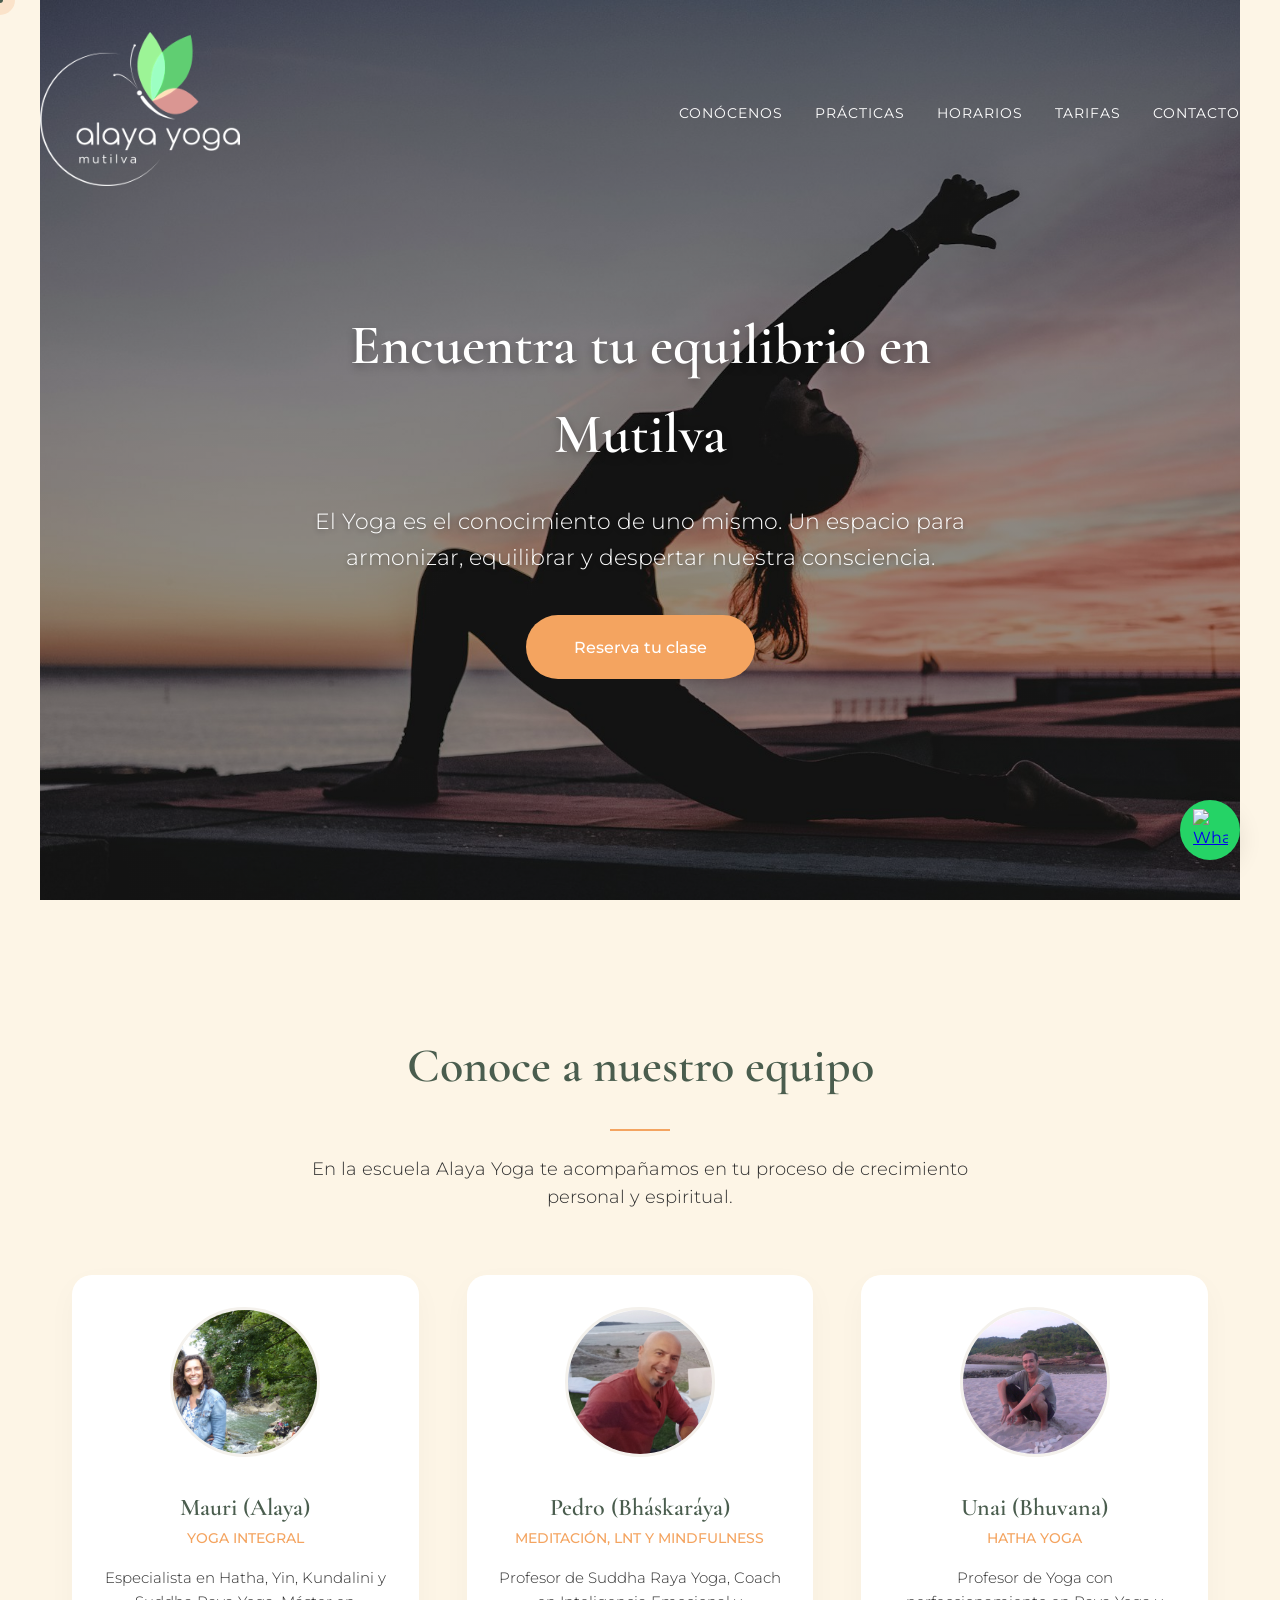
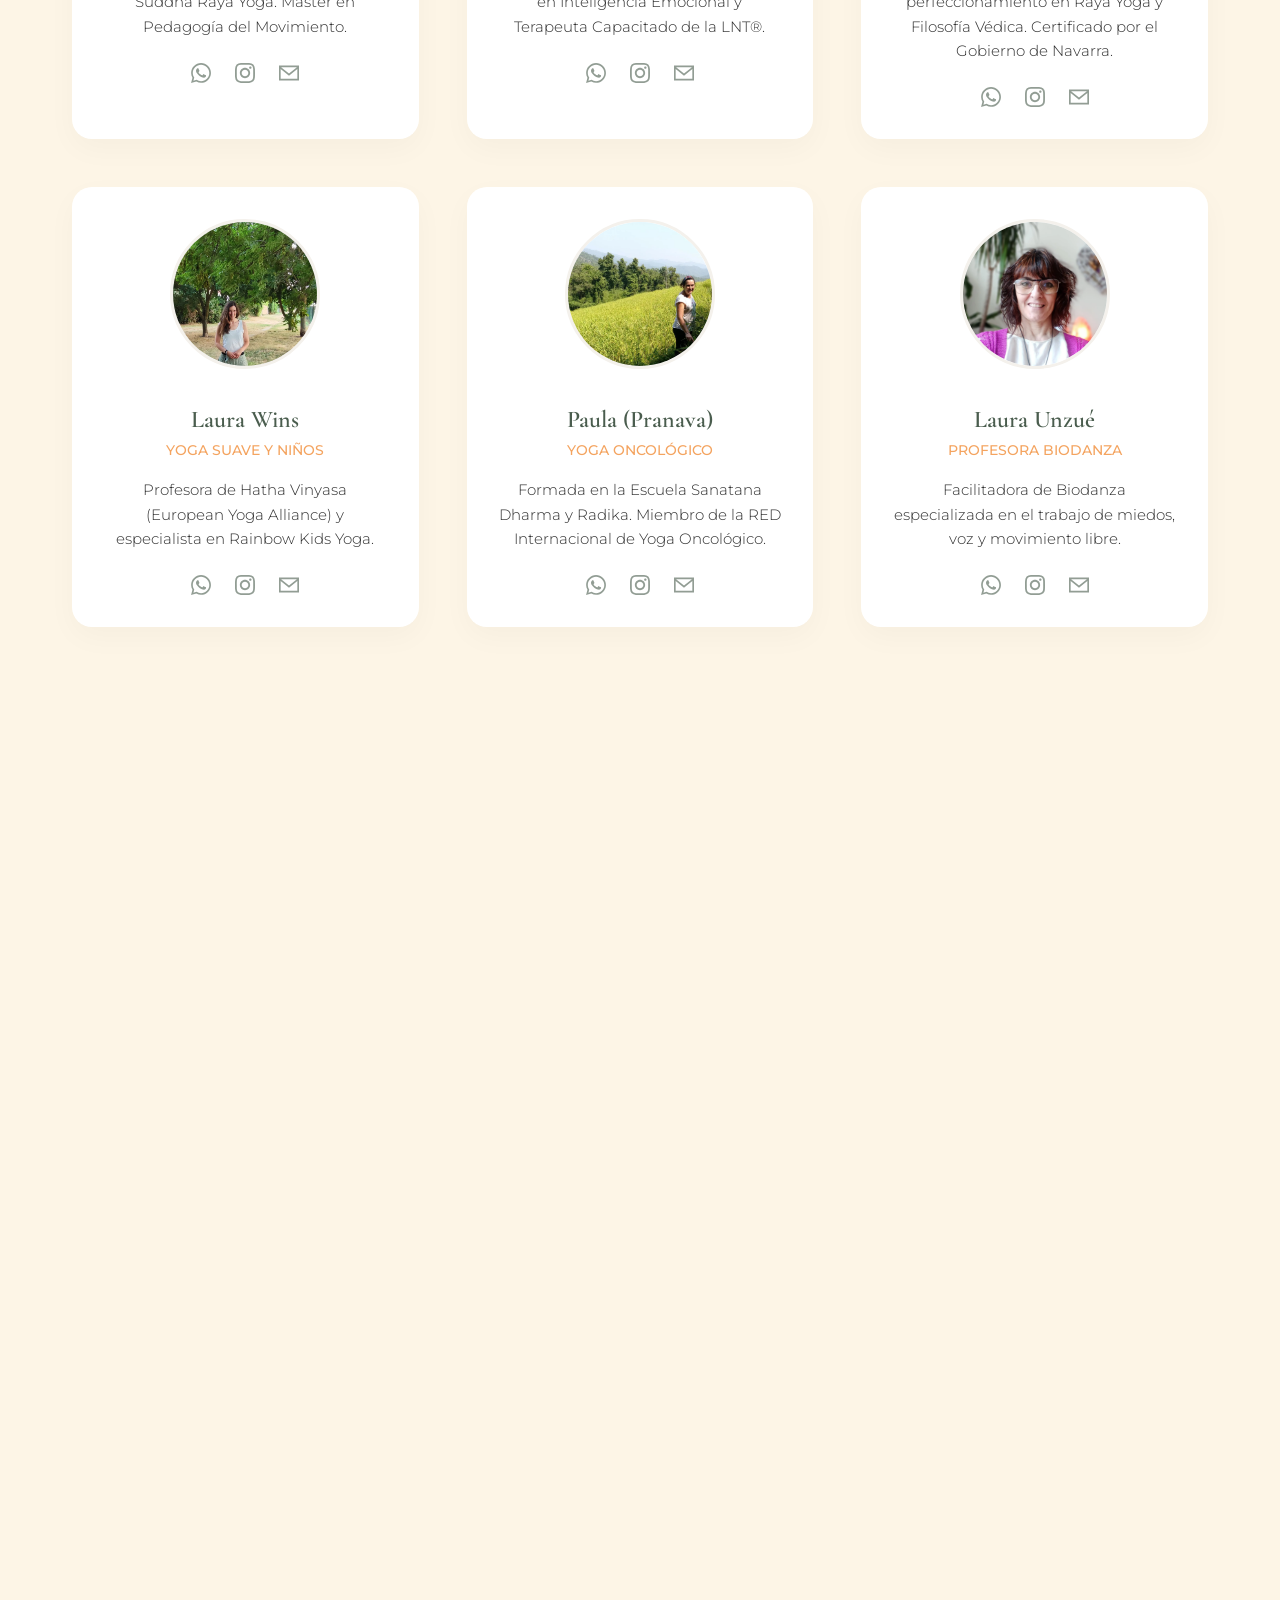
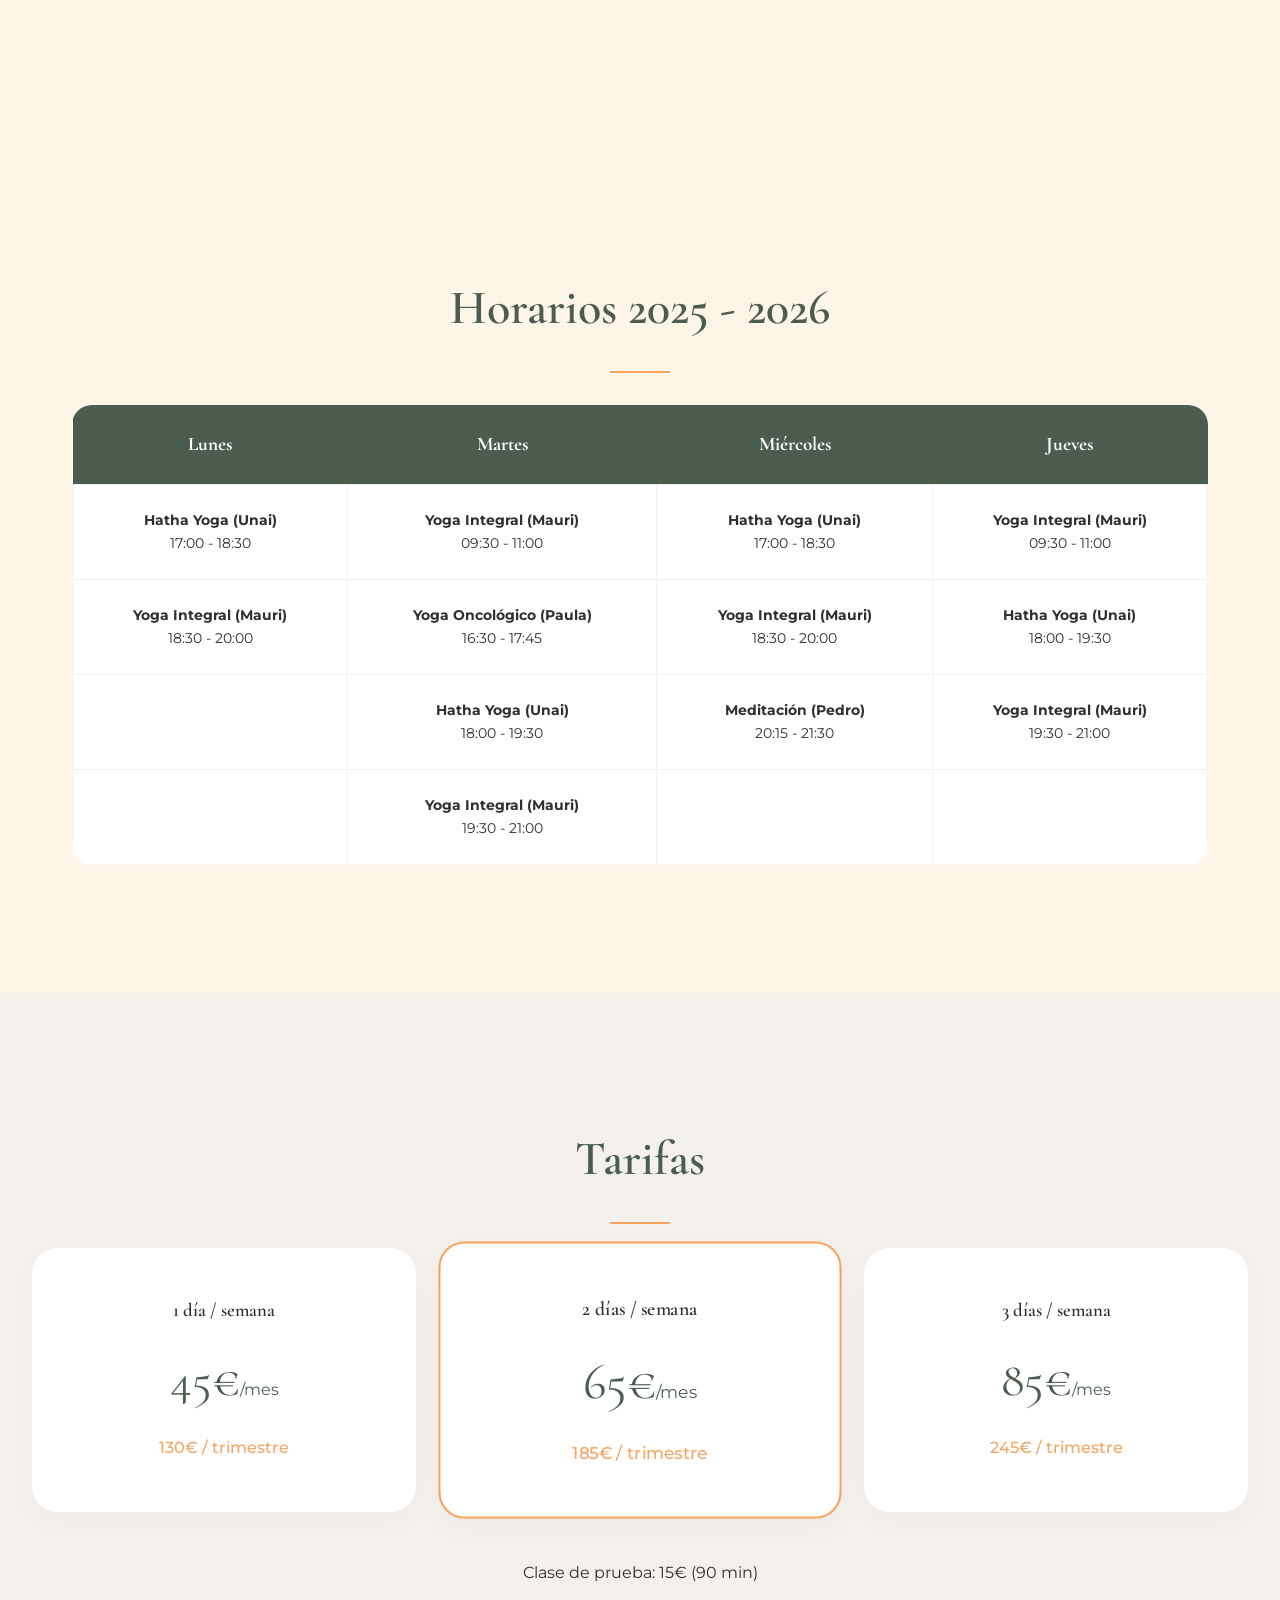
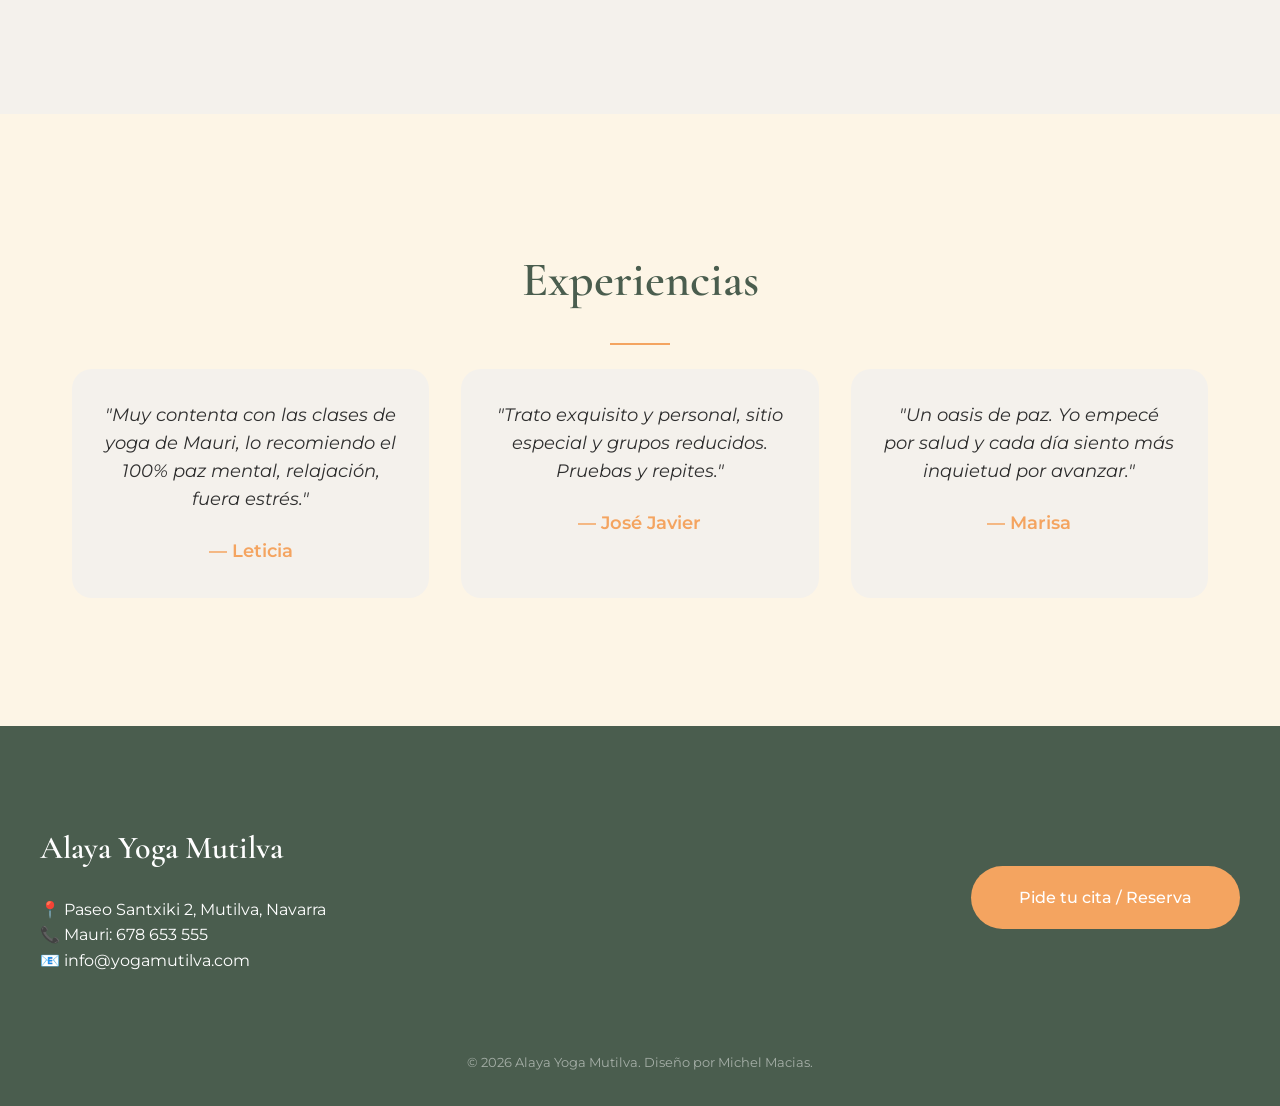
==== commit 16f8993c: "feat(ux): activación de animaciones 2026, cursor zen y scroll reveal" ====
--- a/index.html
+++ b/index.html
@@ -36,7 +36,7 @@
         </section>
 
         <!-- CONÓCENOS / EQUIPO -->
-        <section id="conocenos">
+        <section id="conocenos" class="reveal">
             <h2>Conoce a nuestro equipo</h2>
             <p class="intro-text">En la escuela Alaya Yoga te acompañamos en tu proceso de crecimiento personal y espiritual.</p>
             <div class="team-grid">
@@ -110,7 +110,7 @@
         </section>
 
         <!-- PRÁCTICAS -->
-        <section id="practicas" class="bg-alt">
+        <section id="practicas" class="bg-alt reveal">
             <h2>Nuestras Prácticas</h2>
             <div class="practica-detail">
                 <div class="practica-text">
@@ -145,7 +145,7 @@
         </section>
 
         <!-- HORARIOS -->
-        <section id="horarios">
+        <section id="horarios" class="reveal">
             <h2>Horarios 2025 - 2026</h2>
             <div class="table-responsive">
                 <table class="schedule-table">
@@ -212,7 +212,7 @@
         </section>
 
         <!-- TARIFAS -->
-        <section id="tarifas" class="bg-alt">
+        <section id="tarifas" class="bg-alt reveal">
             <h2>Tarifas</h2>
             <div class="tarifas-grid">
                 <div class="tarifa-card">
@@ -235,7 +235,7 @@
         </section>
 
         <!-- TESTIMONIOS -->
-        <section id="testimonios">
+        <section id="testimonios" class="reveal">
             <h2>Experiencias</h2>
             <div class="testimonials-grid">
                 <blockquote>
@@ -272,5 +272,7 @@
     <a href="https://wa.me/34678653555" class="whatsapp-float" target="_blank">
         <img src="https://upload.wikimedia.org/wikipedia/commons/6/6b/WhatsApp.svg" alt="WhatsApp">
     </a>
+
+    <script src="assets/js/main.js"></script>
 </body>
 </html>
--- a/style.css
+++ b/style.css
@@ -434,11 +434,80 @@
     width: 35px;
 }
 
-/* Responsive */
-@media (max-width: 768px) {
-    .hero-content h1 { font-size: 2.8rem; }
-    nav ul { display: none; }
-    .footer-content { flex-direction: column; text-align: center; }
-    .footer-info { margin-bottom: 3rem; }
-    .tarifa-card.featured { transform: scale(1); }
-}
+/* --- ANIMACIONES 2026 --- */
+
+/* Reveal on Scroll */
+.reveal {
+    opacity: 0;
+    transform: translateY(40px);
+    filter: blur(10px);
+    transition: all 1.2s cubic-bezier(0.22, 1, 0.36, 1);
+    will-change: transform, opacity, filter;
+}
+
+.reveal.active {
+    opacity: 1;
+    transform: translateY(0);
+    filter: blur(0);
+}
+
+/* Breathing Animation */
+@keyframes breathe {
+    0%, 100% { transform: scale(1); box-shadow: 0 10px 20px rgba(244, 164, 96, 0.2); }
+    50% { transform: scale(1.05); box-shadow: 0 15px 30px rgba(244, 164, 96, 0.4); }
+}
+
+.breathe-animation {
+    animation: breathe 6s infinite ease-in-out;
+}
+
+/* Custom Cursor */
+#custom-cursor {
+    position: fixed;
+    top: -15px;
+    left: -15px;
+    width: 30px;
+    height: 30px;
+    background-color: var(--primary);
+    border-radius: 50%;
+    pointer-events: none;
+    z-index: 9999;
+    opacity: 0.2;
+    mix-blend-mode: multiply;
+    transition: width 0.3s, height 0.3s, opacity 0.3s;
+}
+
+#custom-cursor-dot {
+    position: fixed;
+    top: -3px;
+    left: -3px;
+    width: 6px;
+    height: 6px;
+    background-color: var(--contrast);
+    border-radius: 50%;
+    pointer-events: none;
+    z-index: 10000;
+}
+
+.cursor-hover {
+    width: 60px !important;
+    height: 60px !important;
+    opacity: 0.1 !important;
+}
+
+.dot-hover {
+    transform: scale(2);
+    background-color: var(--primary) !important;
+}
+
+/* Ocultar cursor real en desktop para mejor experiencia */
+@media (min-width: 1024px) {
+    body { cursor: none; }
+    a, button { cursor: none; }
+}
+
+/* Desactivar cursor en móvil */
+@media (max-width: 1023px) {
+    #custom-cursor, #custom-cursor-dot { display: none; }
+    body { cursor: auto; }
+}
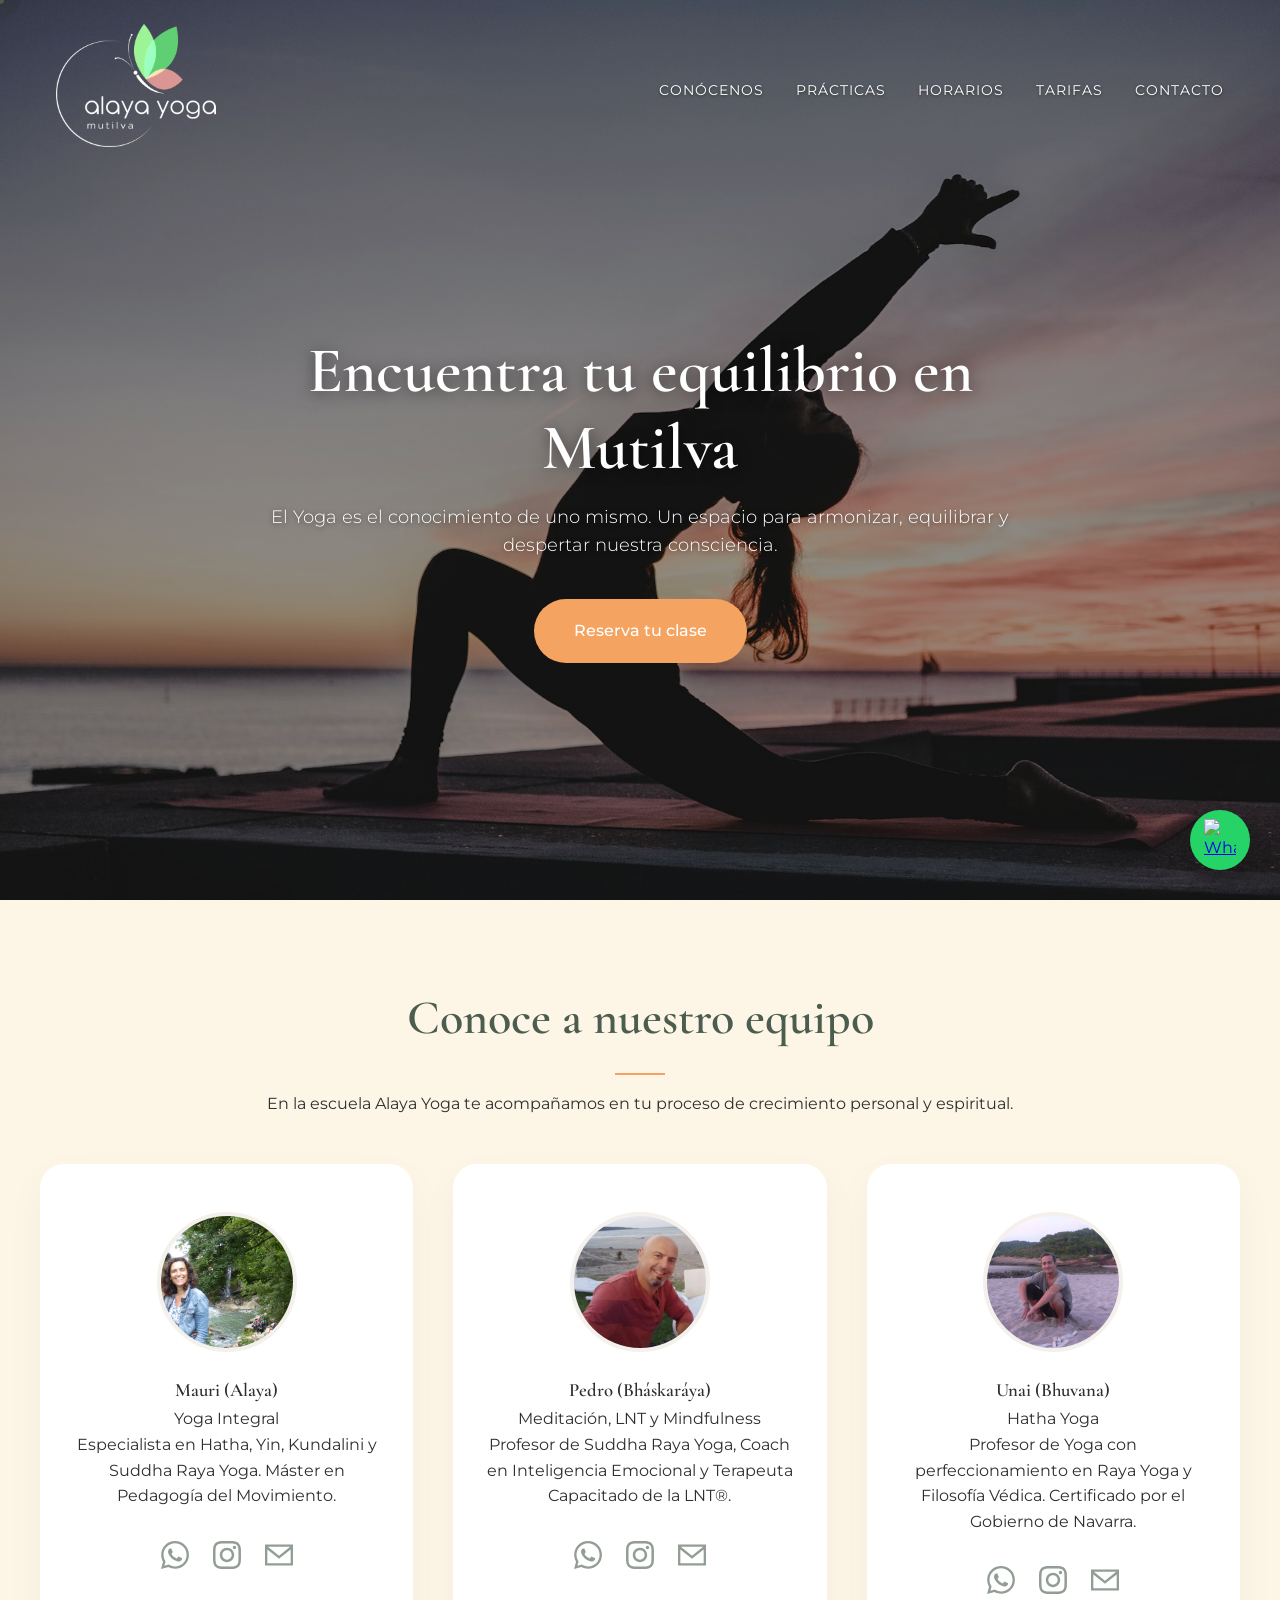
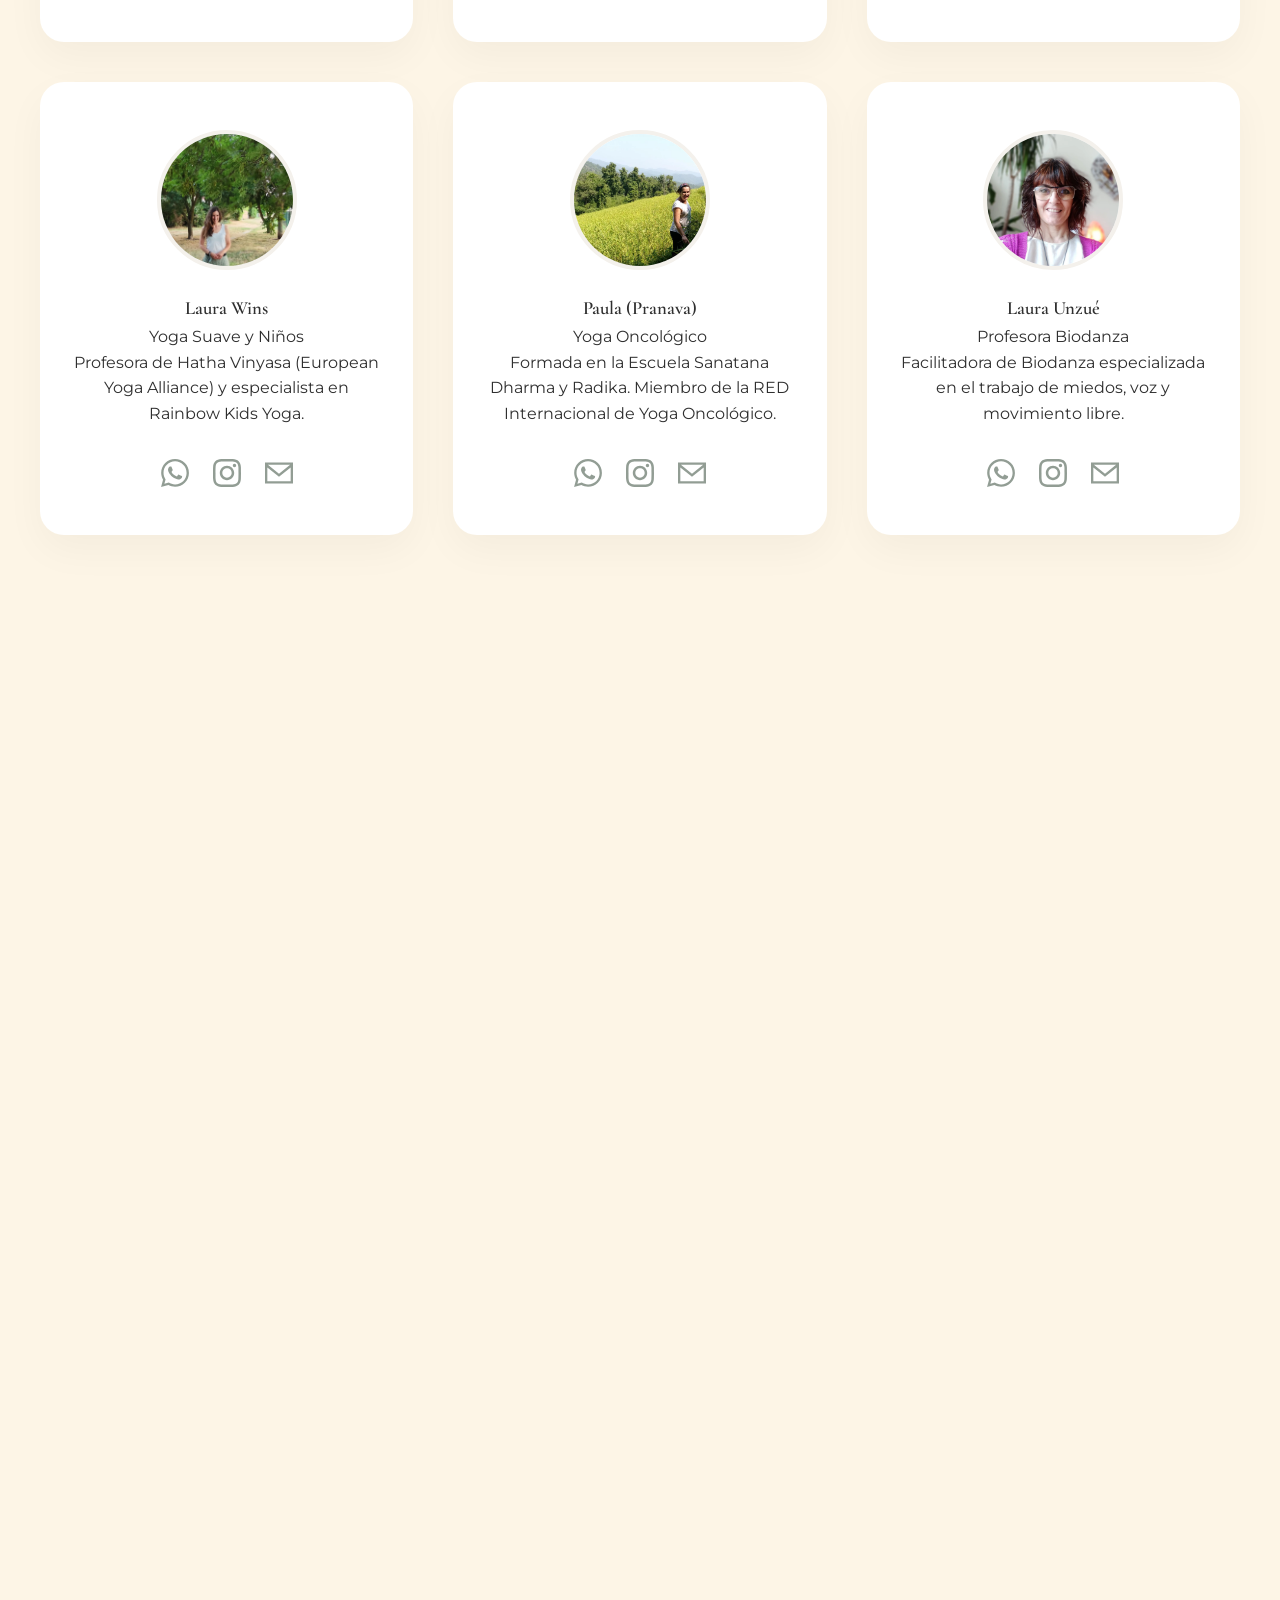
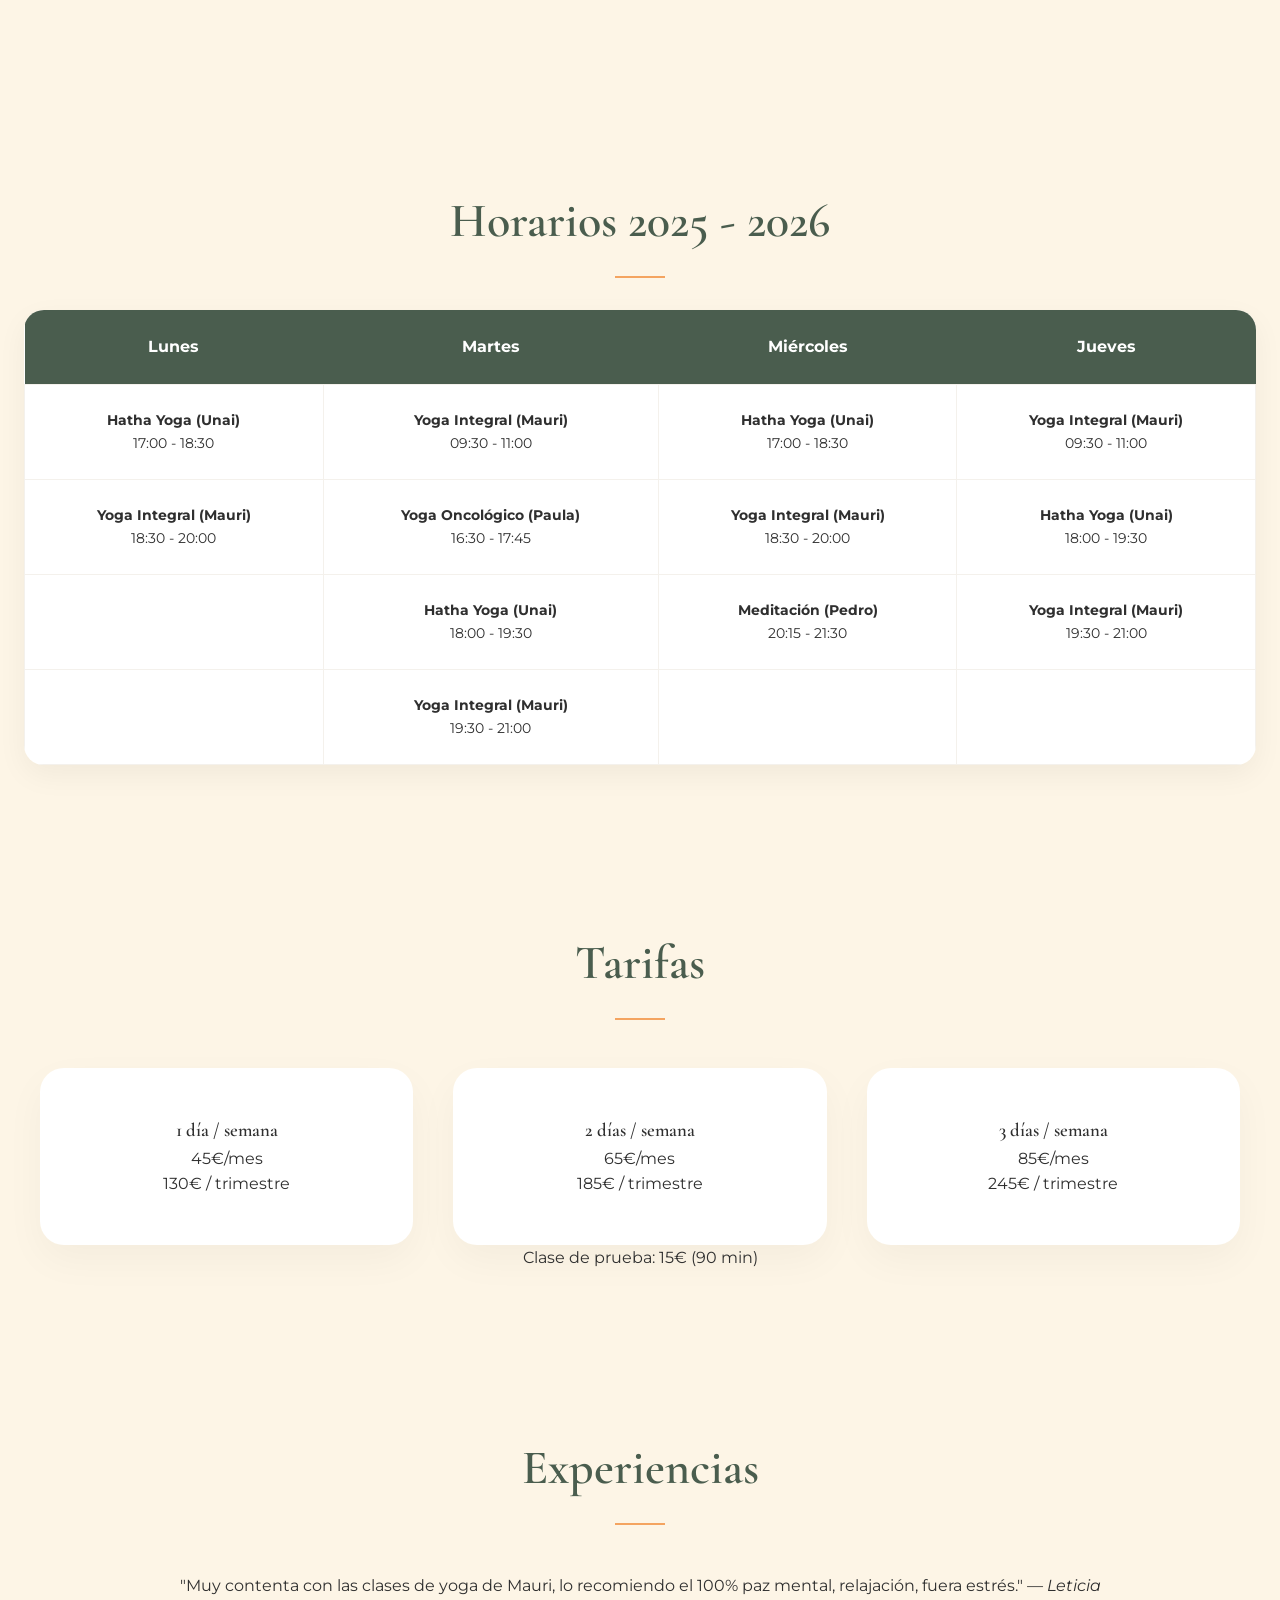
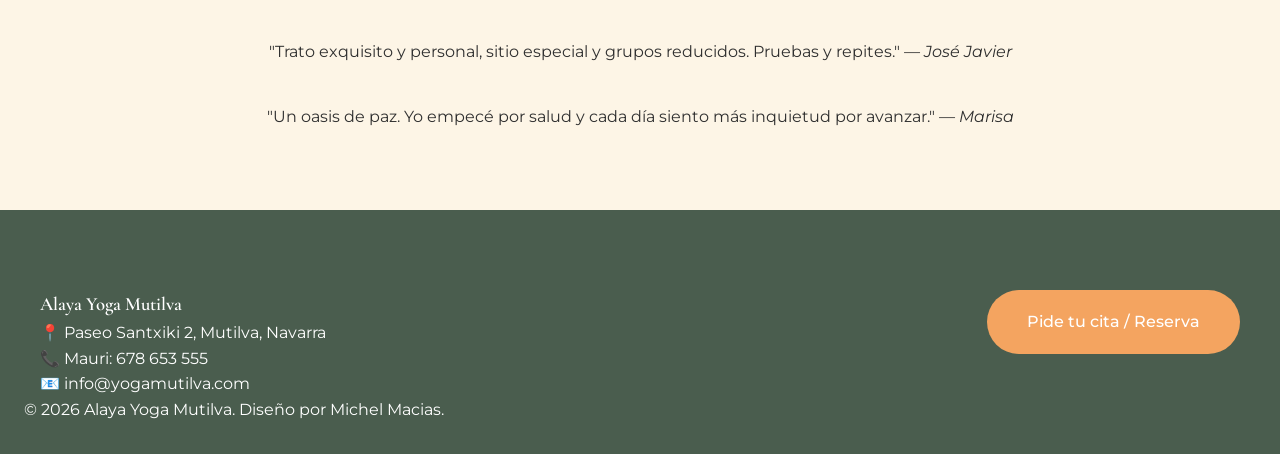
==== commit d9861a46: "feat(ux): restaurar cursor zen, efectos de color y añadir botón volver arriba" ====
--- a/index.html
+++ b/index.html
@@ -273,6 +273,10 @@
         <img src="https://upload.wikimedia.org/wikipedia/commons/6/6b/WhatsApp.svg" alt="WhatsApp">
     </a>
 
+    <a href="#" id="back-to-top" title="Volver arriba">
+        <svg viewBox="0 0 24 24" width="24" height="24" fill="none" stroke="currentColor" stroke-width="2" stroke-linecap="round" stroke-linejoin="round"><path d="M18 15l-6-6-6 6"/></svg>
+    </a>
+
     <script src="assets/js/main.js"></script>
 </body>
 </html>
--- a/style.css
+++ b/style.css
@@ -7,6 +7,8 @@
     --white: #ffffff;
     --serif: 'Cormorant Garamond', serif;
     --sans: 'Montserrat', sans-serif;
+    --whatsapp: #25d366;
+    --instagram: #e4405f;
 }
 
 * {
@@ -25,6 +27,12 @@
     font-family: var(--sans);
     line-height: 1.6;
     overflow-x: hidden;
+    -webkit-font-smoothing: antialiased;
+}
+
+/* Ocultar cursor real en desktop */
+@media (min-width: 1024px) {
+    body, a, button, .team-social a { cursor: none !important; }
 }
 
 h1, h2, h3 {
@@ -32,457 +40,384 @@
     font-weight: 600;
 }
 
-/* Header & Nav */
+/* --- HEADER & NAV --- */
 header {
-    padding: 2rem;
+    padding: 1.5rem;
     position: absolute;
     width: 100%;
-    z-index: 10;
+    z-index: 100;
 }
 
 nav {
     display: flex;
-    justify-content: space-between;
-    align-items: center;
-    max-width: 1200px;
+    flex-direction: column;
+    align-items: center;
+    gap: 1.5rem;
+    width: 100%;
+    max-width: 1400px;
     margin: 0 auto;
 }
 
 .logo-container {
-    max-width: 200px;
-    transition: transform 0.3s;
+    max-width: 160px;
 }
 
 .main-logo {
     width: 100%;
     height: auto;
-    /* Truco para logos con fondo: Invertir y usar screen para transparencia */
     filter: invert(1) brightness(2);
     mix-blend-mode: screen;
 }
 
-.logo-container:hover {
-    transform: scale(1.05);
+nav ul {
+    display: flex;
+    flex-wrap: wrap;
+    justify-content: center;
+    list-style: none;
+    gap: 1.5rem;
+}
+
+nav ul li a {
+    text-decoration: none;
+    color: var(--white);
+    font-size: 0.8rem;
+    font-weight: 400;
+    text-transform: uppercase;
+    letter-spacing: 1px;
+    text-shadow: 0 1px 3px rgba(0,0,0,0.5);
+    transition: color 0.3s ease;
+}
+
+nav ul li a:hover {
+    color: var(--primary);
+}
+
+/* --- HERO --- */
+#hero {
+    height: 100vh;
+    width: 100%;
+    display: flex;
+    align-items: center;
+    justify-content: center;
+    text-align: center;
+    background-size: cover;
+    background-position: center;
+    color: var(--white);
+    padding: 0 1.5rem;
+}
+
+.hero-content {
+    width: 100%;
+    max-width: 800px;
+    padding-top: 6rem;
+}
+
+.hero-content h1 {
+    font-size: 2.5rem;
+    margin-bottom: 1rem;
+    text-shadow: 0 2px 15px rgba(0,0,0,0.5);
+    line-height: 1.2;
+}
+
+.hero-content p {
+    font-size: 1.1rem;
+    margin-bottom: 2.5rem;
+    font-weight: 300;
+    text-shadow: 0 1px 5px rgba(0,0,0,0.5);
+}
+
+.cta-button {
+    display: inline-block;
+    padding: 1.2rem 2.5rem;
+    background-color: var(--primary);
+    color: var(--white);
+    text-decoration: none;
+    border-radius: 50px;
+    font-weight: 500;
+    transition: all 0.3s ease;
+}
+
+.cta-button:hover {
+    transform: translateY(-3px);
+    box-shadow: 0 10px 20px rgba(244, 164, 96, 0.3);
+}
+
+/* --- SECTIONS --- */
+section {
+    padding: 5rem 1.5rem;
+    width: 100%;
+    text-align: center;
+}
+
+h2 {
+    font-size: 2.2rem;
+    margin-bottom: 1rem;
+    color: var(--contrast);
+}
+
+h2::after {
+    content: '';
+    display: block;
+    width: 50px;
+    height: 2px;
+    background: var(--primary);
+    margin: 1rem auto;
+}
+
+/* --- TEAM & GRIDS --- */
+.team-grid, .grid-container, .tarifas-grid, .testimonials-grid {
+    display: grid;
+    grid-template-columns: 1fr;
+    gap: 2.5rem;
+    max-width: 1200px;
+    margin: 3rem auto 0;
+}
+
+.team-card, .card, .tarifa-card {
+    background: var(--white);
+    padding: 3rem 2rem;
+    border-radius: 24px;
+    box-shadow: 0 15px 40px rgba(0,0,0,0.04);
+    display: flex;
+    flex-direction: column;
+    align-items: center;
+    transition: transform 0.3s ease;
+}
+
+.team-card:hover {
+    transform: translateY(-10px);
 }
 
 .team-img {
-    width: 150px;
-    height: 150px;
+    width: 140px;
+    height: 140px;
     object-fit: cover;
     border-radius: 50%;
     margin-bottom: 1.5rem;
-    border: 3px solid var(--bg-alt);
-    transition: transform 0.3s;
-}
-
-.team-card:hover .team-img {
-    transform: scale(1.05);
-    border-color: var(--primary);
-}
-
-nav ul {
-    display: flex;
-    list-style: none;
-}
-
-nav ul li {
-    margin-left: 2rem;
-}
-
-nav ul li a {
-    text-decoration: none;
-    color: var(--white);
-    font-size: 0.9rem;
-    text-transform: uppercase;
-    letter-spacing: 1px;
-    transition: color 0.3s;
-}
-
-nav ul li a:hover {
-    color: var(--primary);
-}
-
-/* Hero Section */
-#hero {
-    height: 100vh;
-    display: flex;
-    align-items: center;
-    justify-content: center;
-    text-align: center;
-    background-size: cover;
-    background-position: center;
-    color: var(--white);
-}
-
-.hero-content {
-    max-width: 800px;
-    padding: 5rem 2rem 0; /* Añadido padding superior para bajar el texto */
-}
-
-.hero-content h1 {
-    font-size: 3.5rem; /* Reducido de 4.5rem */
-    margin-bottom: 1.5rem;
-    text-shadow: 0 4px 10px rgba(0,0,0,0.3);
-}
-
-.hero-content p {
-    font-size: 1.4rem;
-    margin-bottom: 2.5rem;
-    font-weight: 300;
-    text-shadow: 0 2px 5px rgba(0,0,0,0.3);
-}
-
-.cta-button {
-    display: inline-block;
-    padding: 1.2rem 3rem;
-    background-color: var(--primary);
-    color: var(--white);
-    text-decoration: none;
-    border-radius: 50px;
-    font-weight: 500;
-    transition: transform 0.3s, box-shadow 0.3s;
-}
-
-.cta-button:hover {
-    transform: translateY(-3px);
-    box-shadow: 0 10px 20px rgba(244, 164, 96, 0.3);
-}
-
-/* Sections General */
-section {
-    padding: 8rem 2rem;
-    max-width: 1200px;
-    margin: 0 auto;
-    text-align: center;
-}
-
-.bg-alt {
-    max-width: 100%;
-    background-color: var(--bg-alt);
-}
-
-h2 {
-    font-size: 3rem;
-    margin-bottom: 1rem;
+    border: 4px solid var(--bg-alt);
+}
+
+.team-social {
+    display: flex;
+    justify-content: center;
+    gap: 1.5rem;
+    margin-top: 2rem;
+}
+
+.team-social a {
+    width: 28px;
+    height: 28px;
+    display: flex;
+    align-items: center;
+    justify-content: center;
     color: var(--contrast);
-}
-
-h2::after {
-    content: '';
-    display: block;
-    width: 60px;
-    height: 2px;
-    background: var(--primary);
-    margin: 1.5rem auto;
-}
-
-.intro-text {
-    font-size: 1.1rem;
-    max-width: 700px;
-    margin: 0 auto 4rem;
-    font-weight: 300;
-}
-
-/* Team Grid */
-.team-grid {
-    display: grid;
-    grid-template-columns: repeat(auto-fit, minmax(300px, 1fr));
-    gap: 3rem;
-}
-
-.team-card {
-    background: var(--white);
-    padding: 2rem;
-    border-radius: 20px;
-    box-shadow: 0 10px 30px rgba(0,0,0,0.03);
-    transition: transform 0.3s;
-}
-
-.team-card:hover {
-    transform: translateY(-5px);
-}
-
-.team-card h3 {
-    font-size: 1.5rem;
-    color: var(--contrast);
-}
-
-.team-card .role {
-    color: var(--primary);
-    font-weight: 500;
-    margin-bottom: 1rem;
-    font-size: 0.9rem;
-    text-transform: uppercase;
-}
-
-.team-card .bio {
-    font-size: 0.95rem;
-    font-weight: 300;
-    margin-bottom: 1.5rem;
-}
-
-.team-social {
-    display: flex;
-    justify-content: center;
-    gap: 1.5rem;
-    margin-top: auto;
-}
-
-.team-social a {
-    width: 20px;
-    height: 20px;
-    display: block;
-    transition: transform 0.3s, color 0.3s;
-    color: var(--contrast);
+    transition: all 0.3s ease;
     opacity: 0.6;
 }
 
-.team-social a svg {
+.team-social svg {
     width: 100%;
     height: 100%;
     fill: currentColor;
 }
 
+/* Colores específicos en hover */
 .team-social a:hover {
-    transform: translateY(-3px);
     opacity: 1;
-}
-
-.team-social a[title="WhatsApp"]:hover { color: #25d366; }
-.team-social a[title="Instagram"]:hover { color: #e4405f; }
+    transform: translateY(-5px) scale(1.2);
+}
+
+.team-social a[title="WhatsApp"]:hover { color: var(--whatsapp); }
+.team-social a[title="Instagram"]:hover { color: var(--instagram); }
 .team-social a[title="Email"]:hover { color: var(--primary); }
 
-/* Prácticas Detail */
+/* --- PRACTICAS --- */
 .practica-detail {
-    margin-bottom: 5rem;
+    max-width: 1000px;
+    margin: 0 auto 4rem;
     text-align: left;
     background: var(--white);
-    padding: 4rem;
-    border-radius: 30px;
-}
-
-.practica-text h3 {
-    font-size: 2rem;
-    color: var(--primary);
-    margin-bottom: 1.5rem;
+    padding: 2.5rem;
+    border-radius: 24px;
 }
 
 .benefits {
     margin-top: 2rem;
-    display: grid;
-    grid-template-columns: repeat(auto-fit, minmax(250px, 1fr));
-    gap: 1rem;
     list-style: none;
+}
+
+.benefits li {
+    margin-bottom: 0.8rem;
+    padding-left: 1.5rem;
+    position: relative;
 }
 
 .benefits li::before {
     content: '•';
     color: var(--primary);
+    position: absolute;
+    left: 0;
     font-weight: bold;
-    margin-right: 10px;
-}
-
-/* Grid & Cards */
-.grid-container {
-    display: grid;
-    grid-template-columns: repeat(auto-fit, minmax(250px, 1fr));
-    gap: 2rem;
-}
-
-.card {
-    background: var(--white);
-    padding: 2.5rem;
-    border-radius: 20px;
-    box-shadow: 0 5px 15px rgba(0,0,0,0.02);
-}
-
-/* Schedule Table */
+}
+
+/* --- SCHEDULE --- */
 .table-responsive {
     overflow-x: auto;
     margin-top: 2rem;
+    border-radius: 20px;
+    box-shadow: 0 10px 30px rgba(0,0,0,0.05);
 }
 
 .schedule-table {
+    min-width: 700px;
     width: 100%;
     border-collapse: collapse;
     background: var(--white);
-    border-radius: 20px;
-    overflow: hidden;
 }
 
 .schedule-table th {
     background: var(--contrast);
     color: var(--white);
     padding: 1.5rem;
-    font-family: var(--serif);
-    font-size: 1.2rem;
 }
 
 .schedule-table td {
     padding: 1.5rem;
     border: 1px solid var(--bg-alt);
     font-size: 0.9rem;
-    vertical-align: top;
-}
-
-/* Tarifas */
-.tarifas-grid {
-    display: grid;
-    grid-template-columns: repeat(auto-fit, minmax(250px, 1fr));
-    gap: 2rem;
-    margin-bottom: 3rem;
-}
-
-.tarifa-card {
-    background: var(--white);
-    padding: 3rem 2rem;
-    border-radius: 25px;
-    box-shadow: 0 10px 30px rgba(0,0,0,0.03);
-}
-
-.tarifa-card.featured {
-    border: 2px solid var(--primary);
-    transform: scale(1.05);
-}
-
-.price {
-    font-size: 3rem;
-    font-family: var(--serif);
-    color: var(--contrast);
-    margin: 1rem 0;
-}
-
-.price span {
-    font-size: 1rem;
-    font-family: var(--sans);
-}
-
-.trimestre {
-    font-weight: 500;
-    color: var(--primary);
-}
-
-/* Testimonios */
-.testimonials-grid {
-    display: grid;
-    grid-template-columns: repeat(auto-fit, minmax(300px, 1fr));
-    gap: 2rem;
-}
-
-blockquote {
-    font-style: italic;
-    font-size: 1.1rem;
-    padding: 2rem;
-    background: var(--bg-alt);
-    border-radius: 20px;
-    position: relative;
-}
-
-cite {
-    display: block;
-    margin-top: 1.5rem;
-    font-style: normal;
-    font-weight: 600;
-    color: var(--primary);
-}
-
-/* Footer */
+}
+
+/* --- FOOTER --- */
 footer {
     background: var(--contrast);
     color: var(--white);
-    padding: 6rem 2rem 2rem;
+    padding: 5rem 1.5rem 2rem;
 }
 
 .footer-content {
-    display: flex;
-    justify-content: space-between;
-    align-items: center;
     max-width: 1200px;
     margin: 0 auto;
-    text-align: left;
-}
-
-.footer-info h3 {
-    font-size: 2rem;
-    margin-bottom: 1.5rem;
-}
-
-.copyright {
-    margin-top: 5rem;
+    display: flex;
+    flex-direction: column;
+    gap: 3rem;
     text-align: center;
-    font-size: 0.8rem;
-    opacity: 0.5;
-}
-
-/* WhatsApp Float */
+}
+
+/* --- FLOATING BUTTONS --- */
 .whatsapp-float {
     position: fixed;
-    bottom: 40px;
-    right: 40px;
+    bottom: 30px;
+    right: 30px;
     width: 60px;
     height: 60px;
-    background-color: #25d366;
-    border-radius: 50px;
-    display: flex;
-    align-items: center;
-    justify-content: center;
-    box-shadow: 0 10px 25px rgba(0,0,0,0.1);
-    z-index: 100;
-}
-
-.whatsapp-float img {
-    width: 35px;
-}
-
-/* --- ANIMACIONES 2026 --- */
-
-/* Reveal on Scroll */
+    background-color: var(--whatsapp);
+    border-radius: 50%;
+    display: flex;
+    align-items: center;
+    justify-content: center;
+    box-shadow: 0 10px 25px rgba(0,0,0,0.2);
+    z-index: 1000;
+    transition: transform 0.3s ease;
+}
+
+.whatsapp-float:hover { transform: scale(1.1); }
+.whatsapp-float img { width: 32px; }
+
+#back-to-top {
+    position: fixed;
+    bottom: 100px;
+    right: 35px;
+    width: 50px;
+    height: 50px;
+    background-color: var(--white);
+    color: var(--contrast);
+    border-radius: 50%;
+    display: flex;
+    align-items: center;
+    justify-content: center;
+    box-shadow: 0 5px 15px rgba(0,0,0,0.1);
+    z-index: 999;
+    text-decoration: none;
+    opacity: 0;
+    visibility: hidden;
+    transition: all 0.3s ease;
+}
+
+#back-to-top.visible {
+    opacity: 1;
+    visibility: visible;
+}
+
+#back-to-top:hover {
+    background-color: var(--primary);
+    color: var(--white);
+    transform: translateY(-5px);
+}
+
+/* --- MEDIA QUERIES --- */
+@media (min-width: 768px) {
+    nav { flex-direction: row; justify-content: space-between; padding: 0 2rem; }
+    nav ul { gap: 2rem; }
+    nav ul li a { font-size: 0.85rem; }
+    
+    .hero-content h1 { font-size: 4rem; }
+    h2 { font-size: 3rem; }
+    
+    .team-grid, .grid-container { grid-template-columns: repeat(2, 1fr); }
+    .tarifas-grid { grid-template-columns: repeat(3, 1fr); }
+    
+    .practica-detail { padding: 4rem; }
+    .benefits { display: grid; grid-template-columns: 1fr 1fr; gap: 1rem; }
+}
+
+@media (min-width: 1024px) {
+    .team-grid { grid-template-columns: repeat(3, 1fr); }
+    .footer-content { flex-direction: row; justify-content: space-between; text-align: left; }
+}
+
+/* --- ANIMATIONS --- */
 .reveal {
     opacity: 0;
-    transform: translateY(40px);
-    filter: blur(10px);
-    transition: all 1.2s cubic-bezier(0.22, 1, 0.36, 1);
-    will-change: transform, opacity, filter;
+    transform: translateY(30px);
+    transition: all 1s cubic-bezier(0.22, 1, 0.36, 1);
 }
 
 .reveal.active {
     opacity: 1;
     transform: translateY(0);
-    filter: blur(0);
-}
-
-/* Breathing Animation */
+}
+
 @keyframes breathe {
-    0%, 100% { transform: scale(1); box-shadow: 0 10px 20px rgba(244, 164, 96, 0.2); }
-    50% { transform: scale(1.05); box-shadow: 0 15px 30px rgba(244, 164, 96, 0.4); }
+    0%, 100% { transform: scale(1); }
+    50% { transform: scale(1.03); }
 }
 
 .breathe-animation {
-    animation: breathe 6s infinite ease-in-out;
-}
-
-/* Custom Cursor */
+    animation: breathe 5s infinite ease-in-out;
+}
+
 #custom-cursor {
     position: fixed;
-    top: -15px;
-    left: -15px;
-    width: 30px;
-    height: 30px;
+    top: 0;
+    left: 0;
+    width: 40px;
+    height: 40px;
+    margin: -20px 0 0 -20px;
     background-color: var(--primary);
     border-radius: 50%;
     pointer-events: none;
     z-index: 9999;
-    opacity: 0.2;
+    opacity: 0.15;
     mix-blend-mode: multiply;
-    transition: width 0.3s, height 0.3s, opacity 0.3s;
 }
 
 #custom-cursor-dot {
     position: fixed;
-    top: -3px;
-    left: -3px;
-    width: 6px;
-    height: 6px;
+    top: 0;
+    left: 0;
+    width: 8px;
+    height: 8px;
+    margin: -4px 0 0 -4px;
     background-color: var(--contrast);
     border-radius: 50%;
     pointer-events: none;
@@ -490,24 +425,7 @@
 }
 
 .cursor-hover {
-    width: 60px !important;
-    height: 60px !important;
-    opacity: 0.1 !important;
-}
-
-.dot-hover {
-    transform: scale(2);
+    transform: scale(1.5);
     background-color: var(--primary) !important;
-}
-
-/* Ocultar cursor real en desktop para mejor experiencia */
-@media (min-width: 1024px) {
-    body { cursor: none; }
-    a, button { cursor: none; }
-}
-
-/* Desactivar cursor en móvil */
-@media (max-width: 1023px) {
-    #custom-cursor, #custom-cursor-dot { display: none; }
-    body { cursor: auto; }
-}
+    opacity: 0.3 !important;
+}
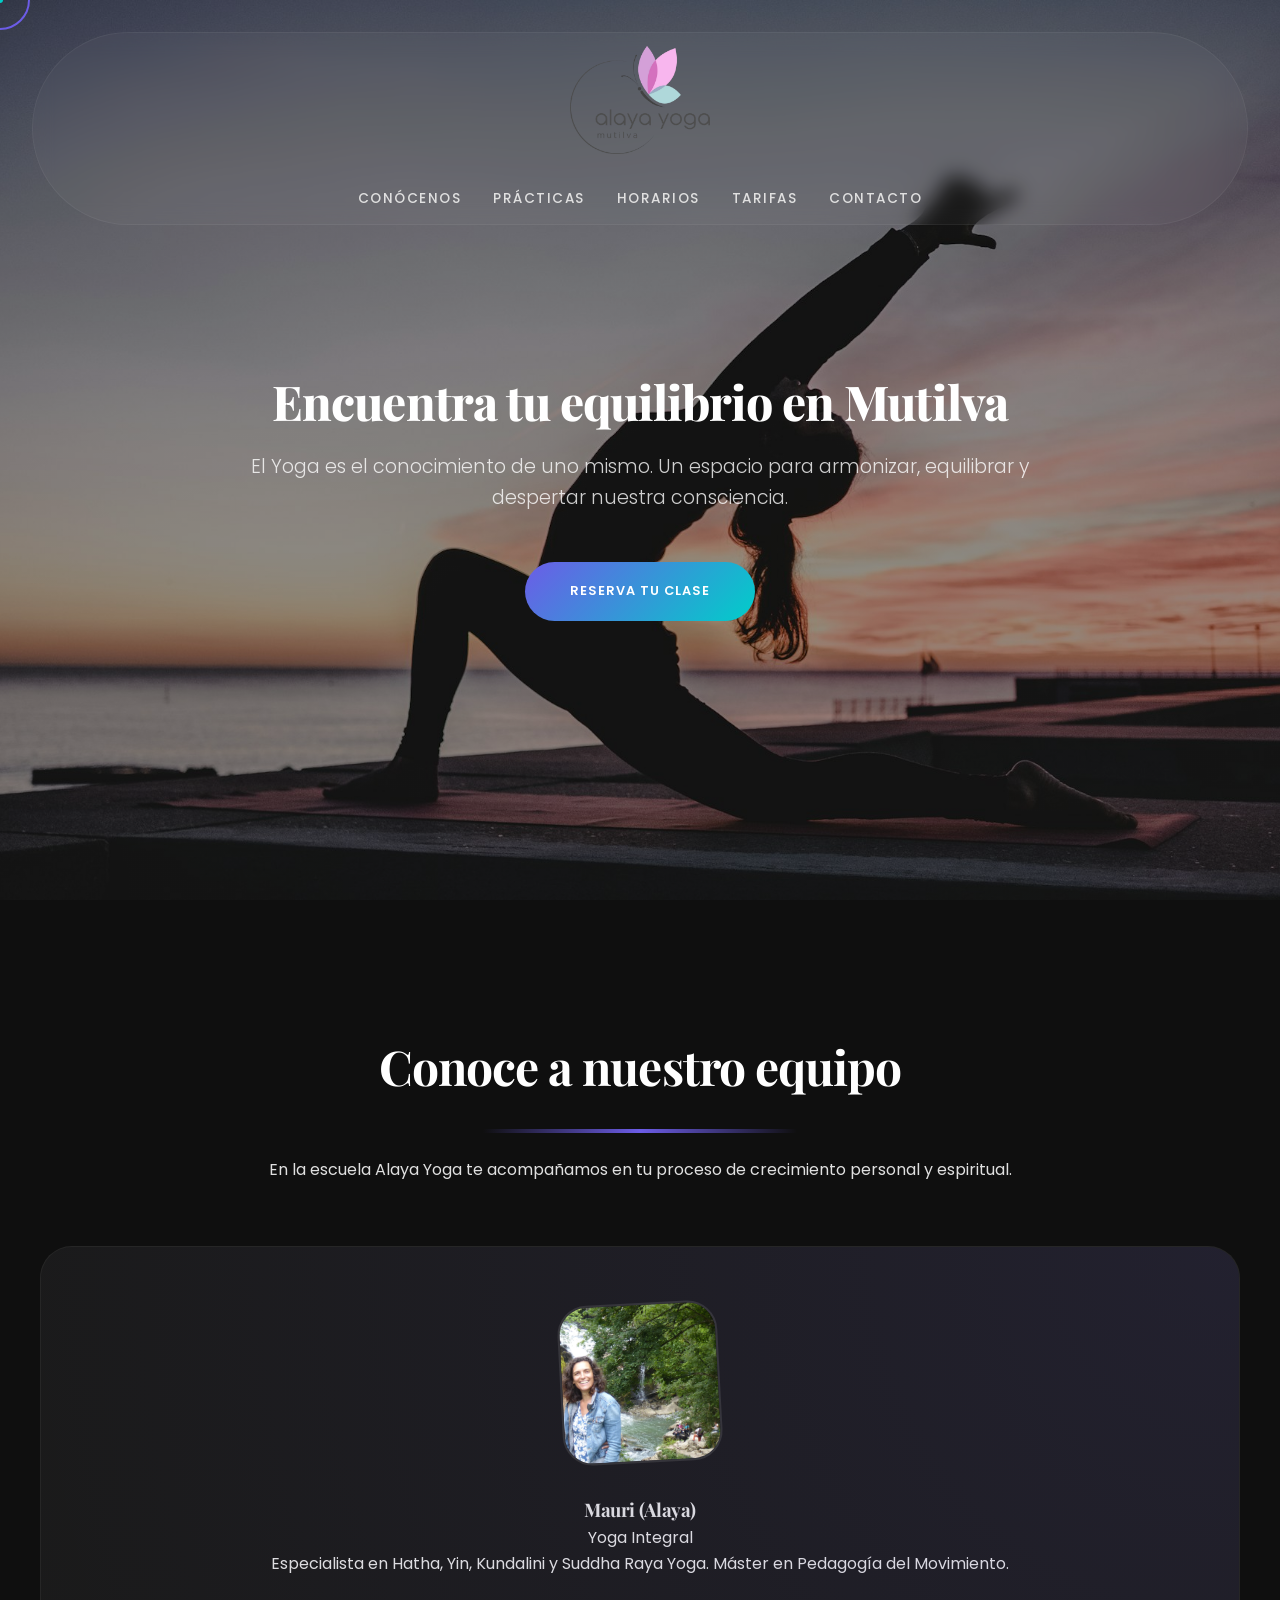
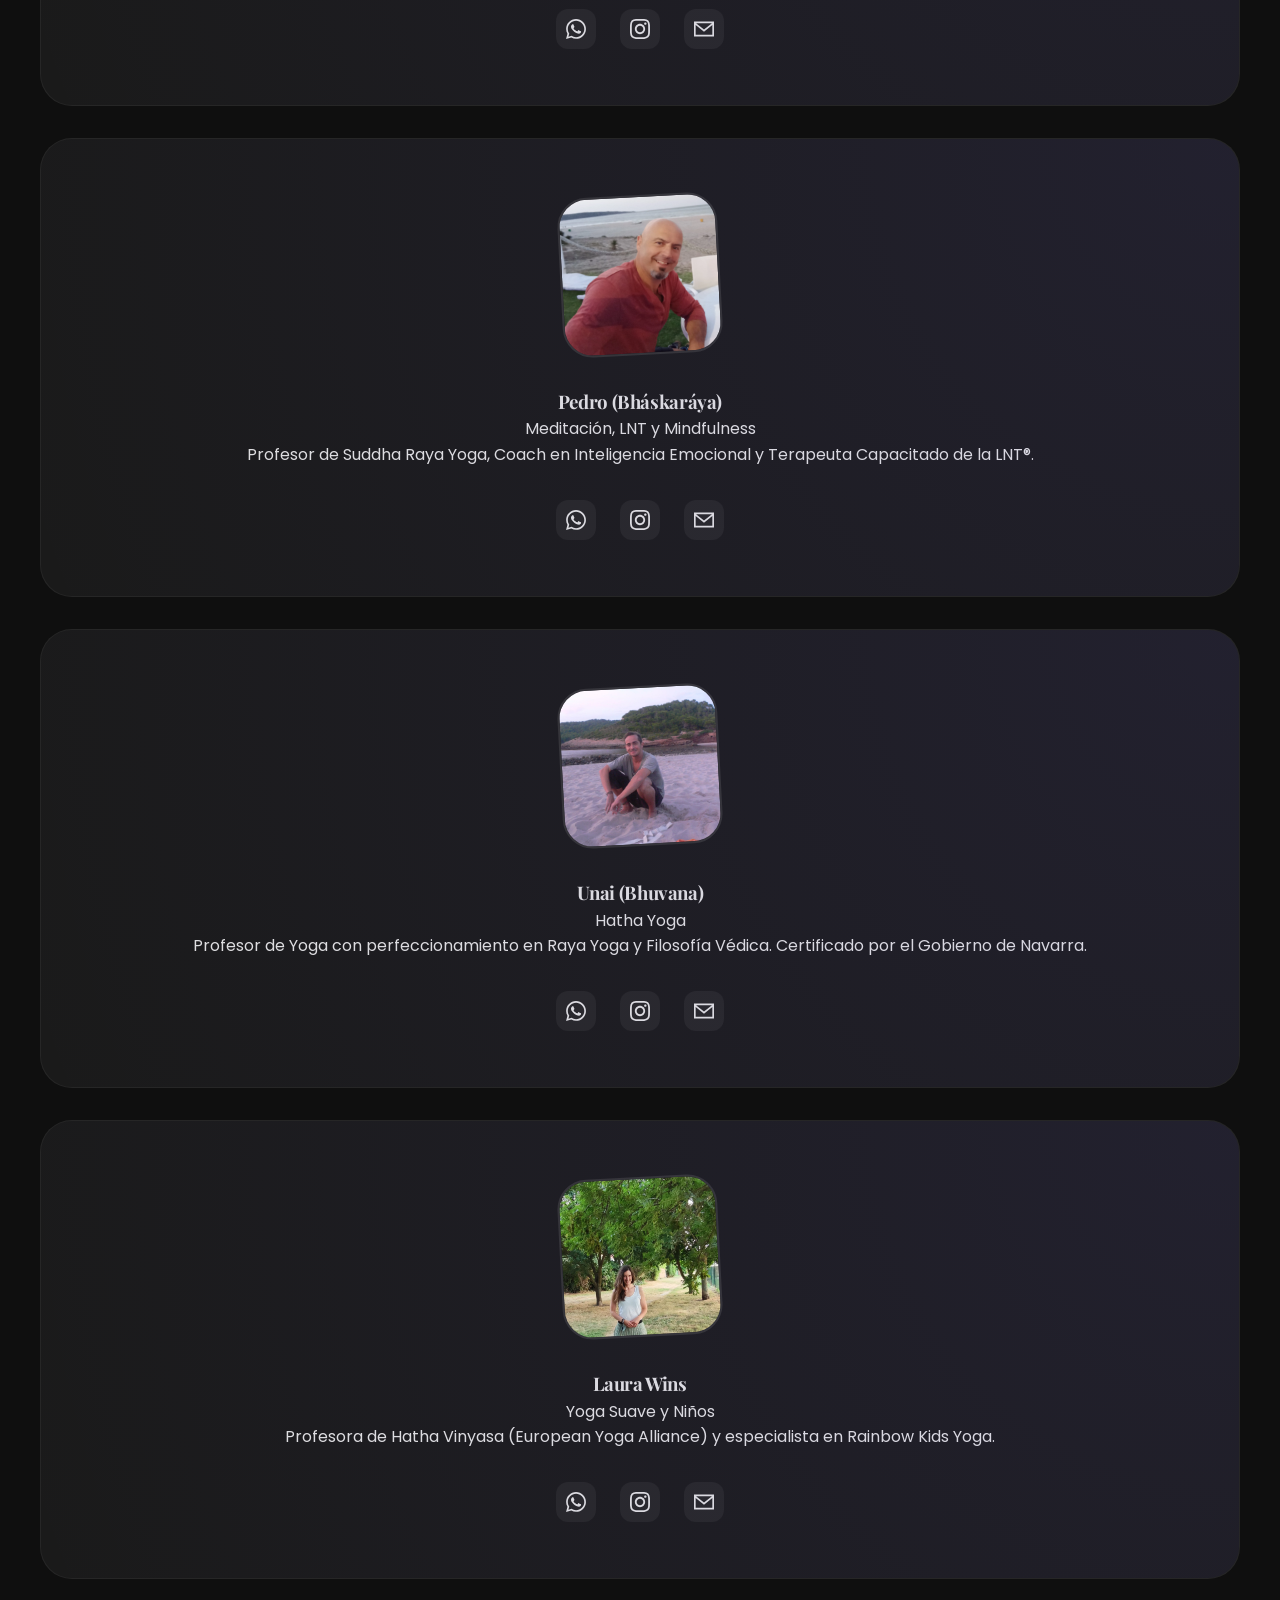
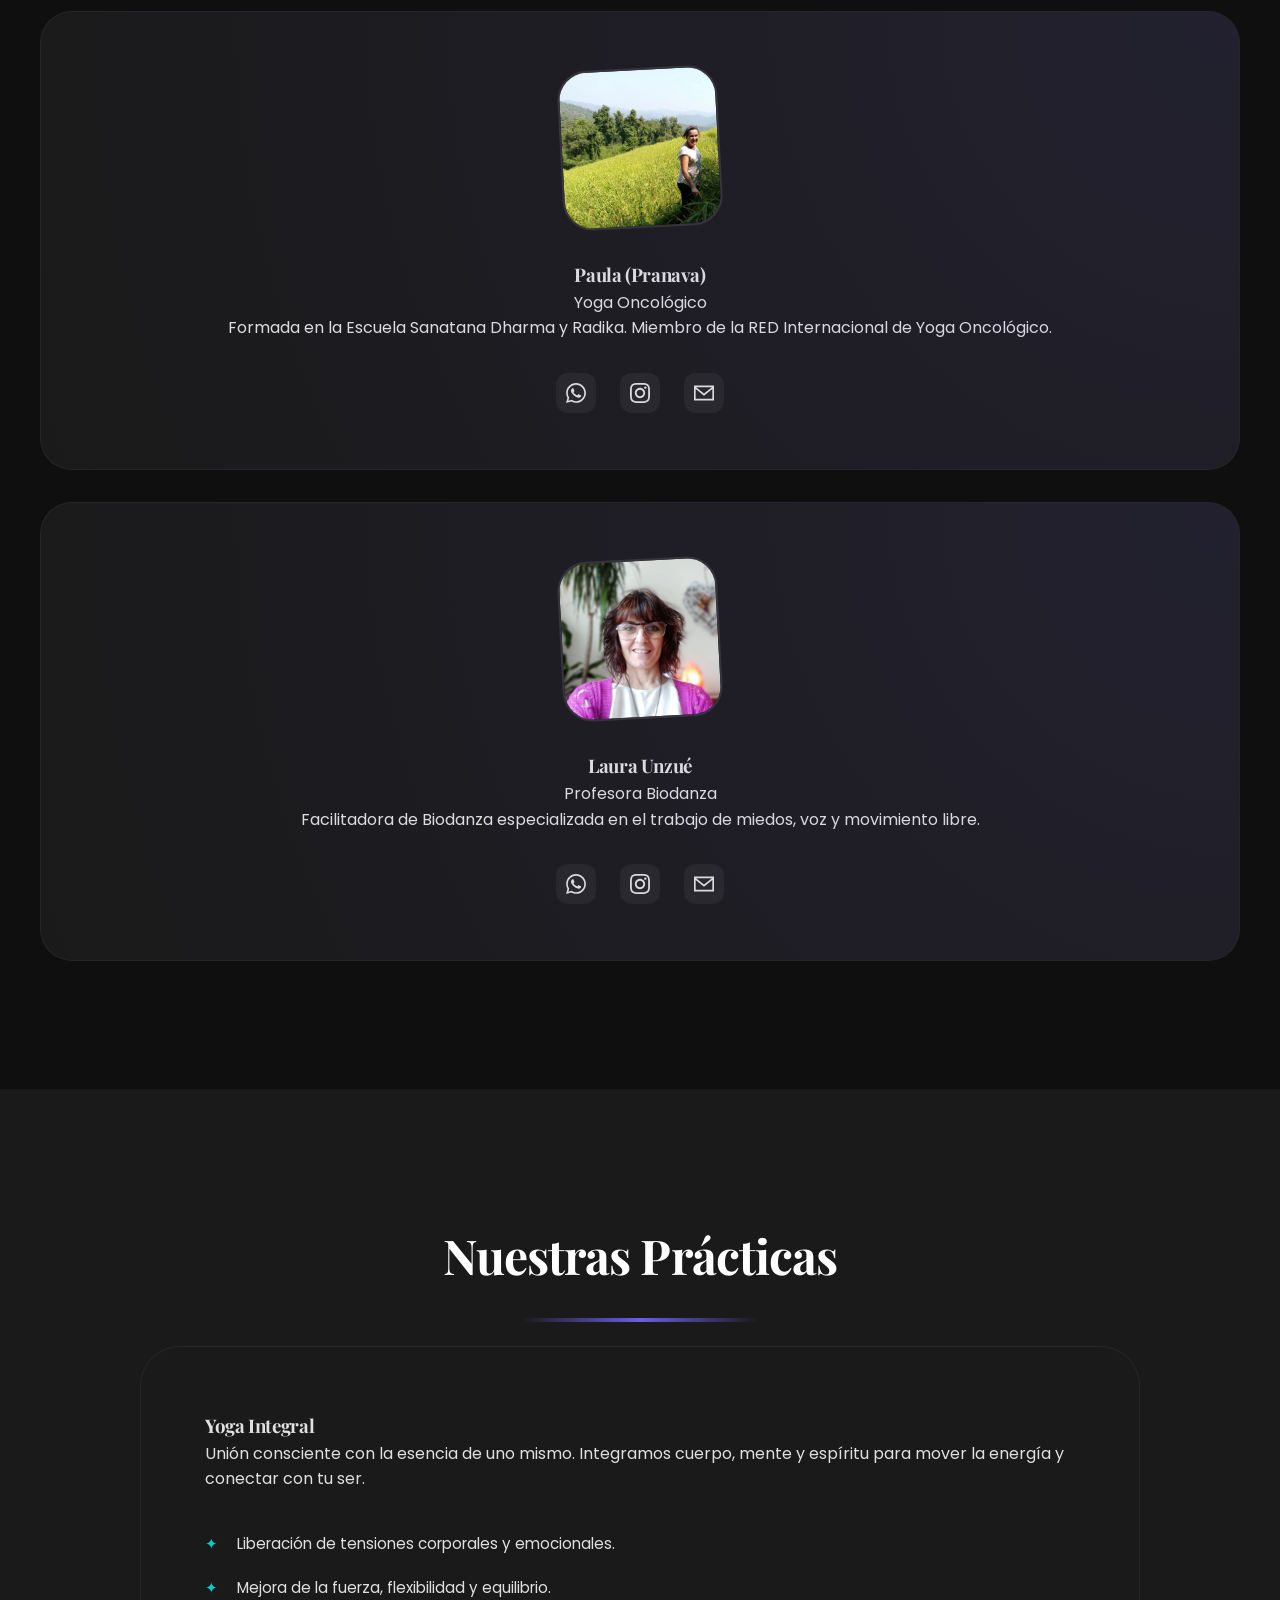
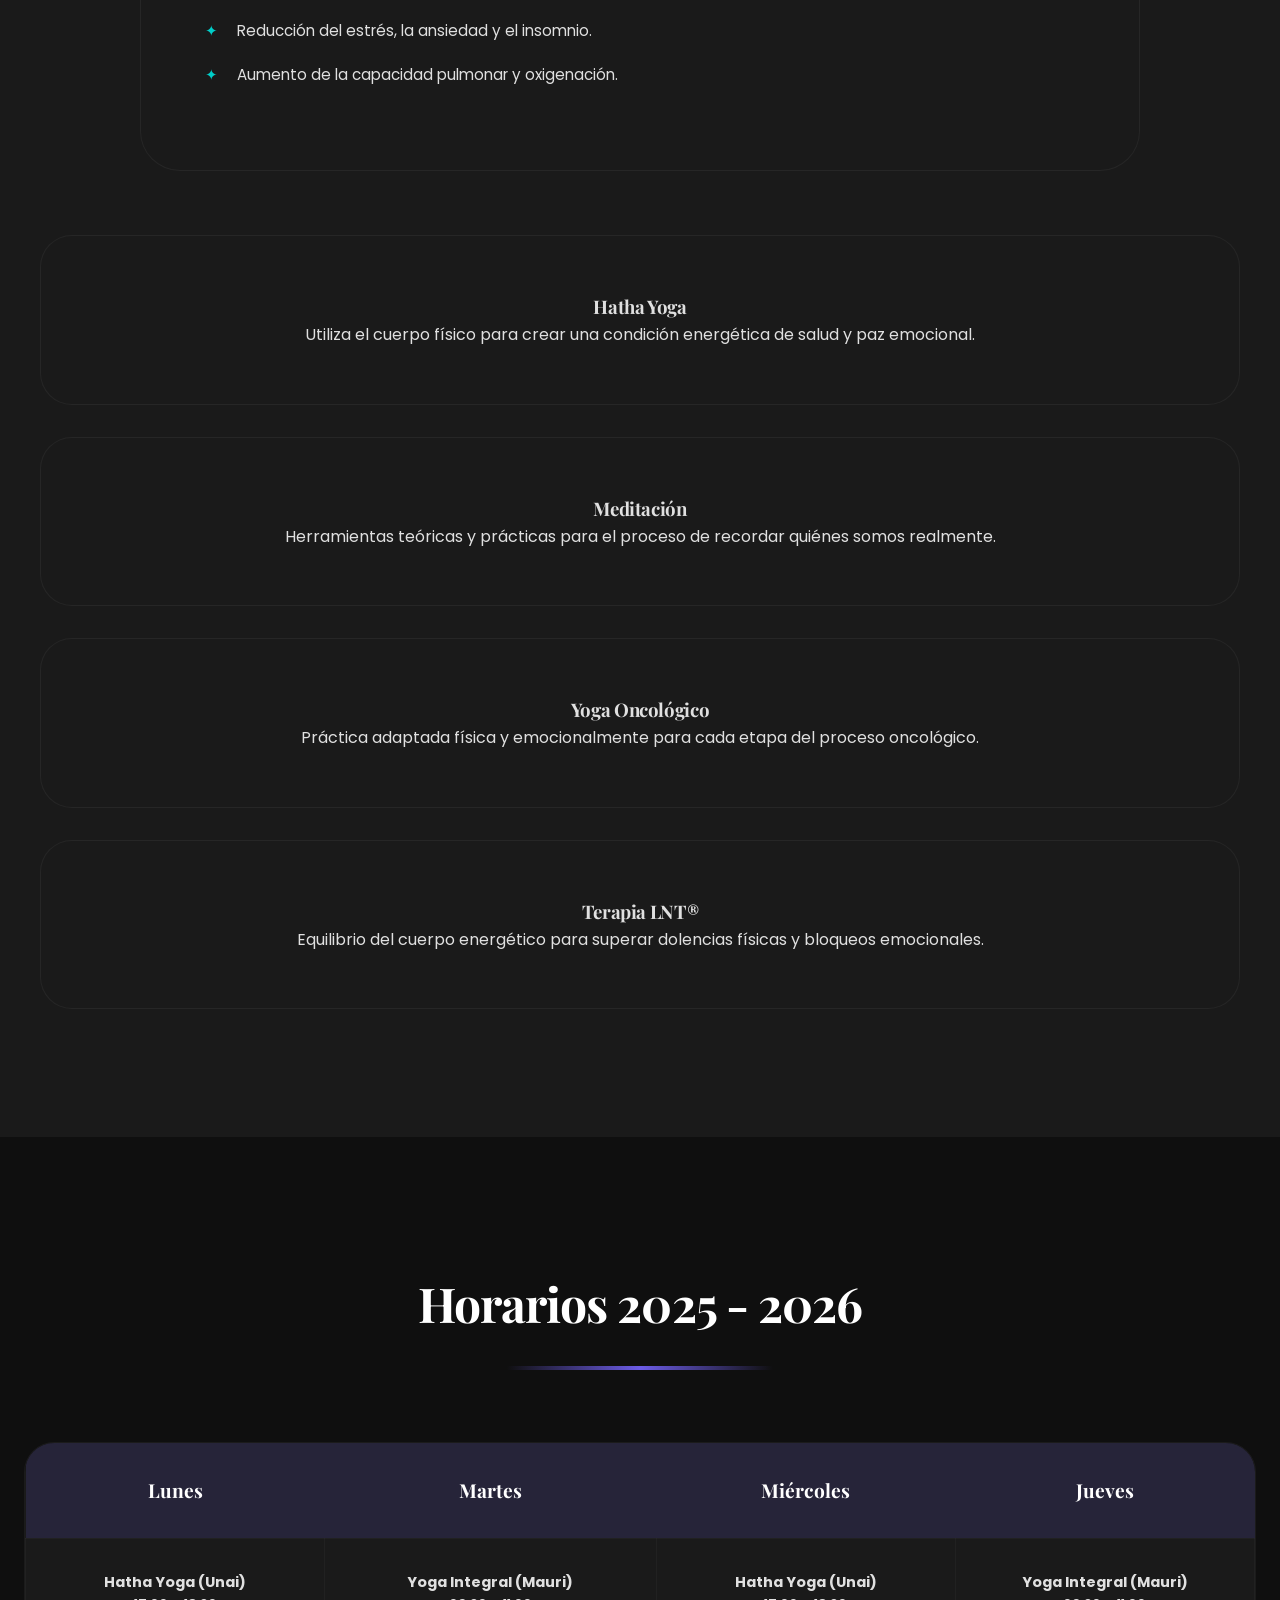
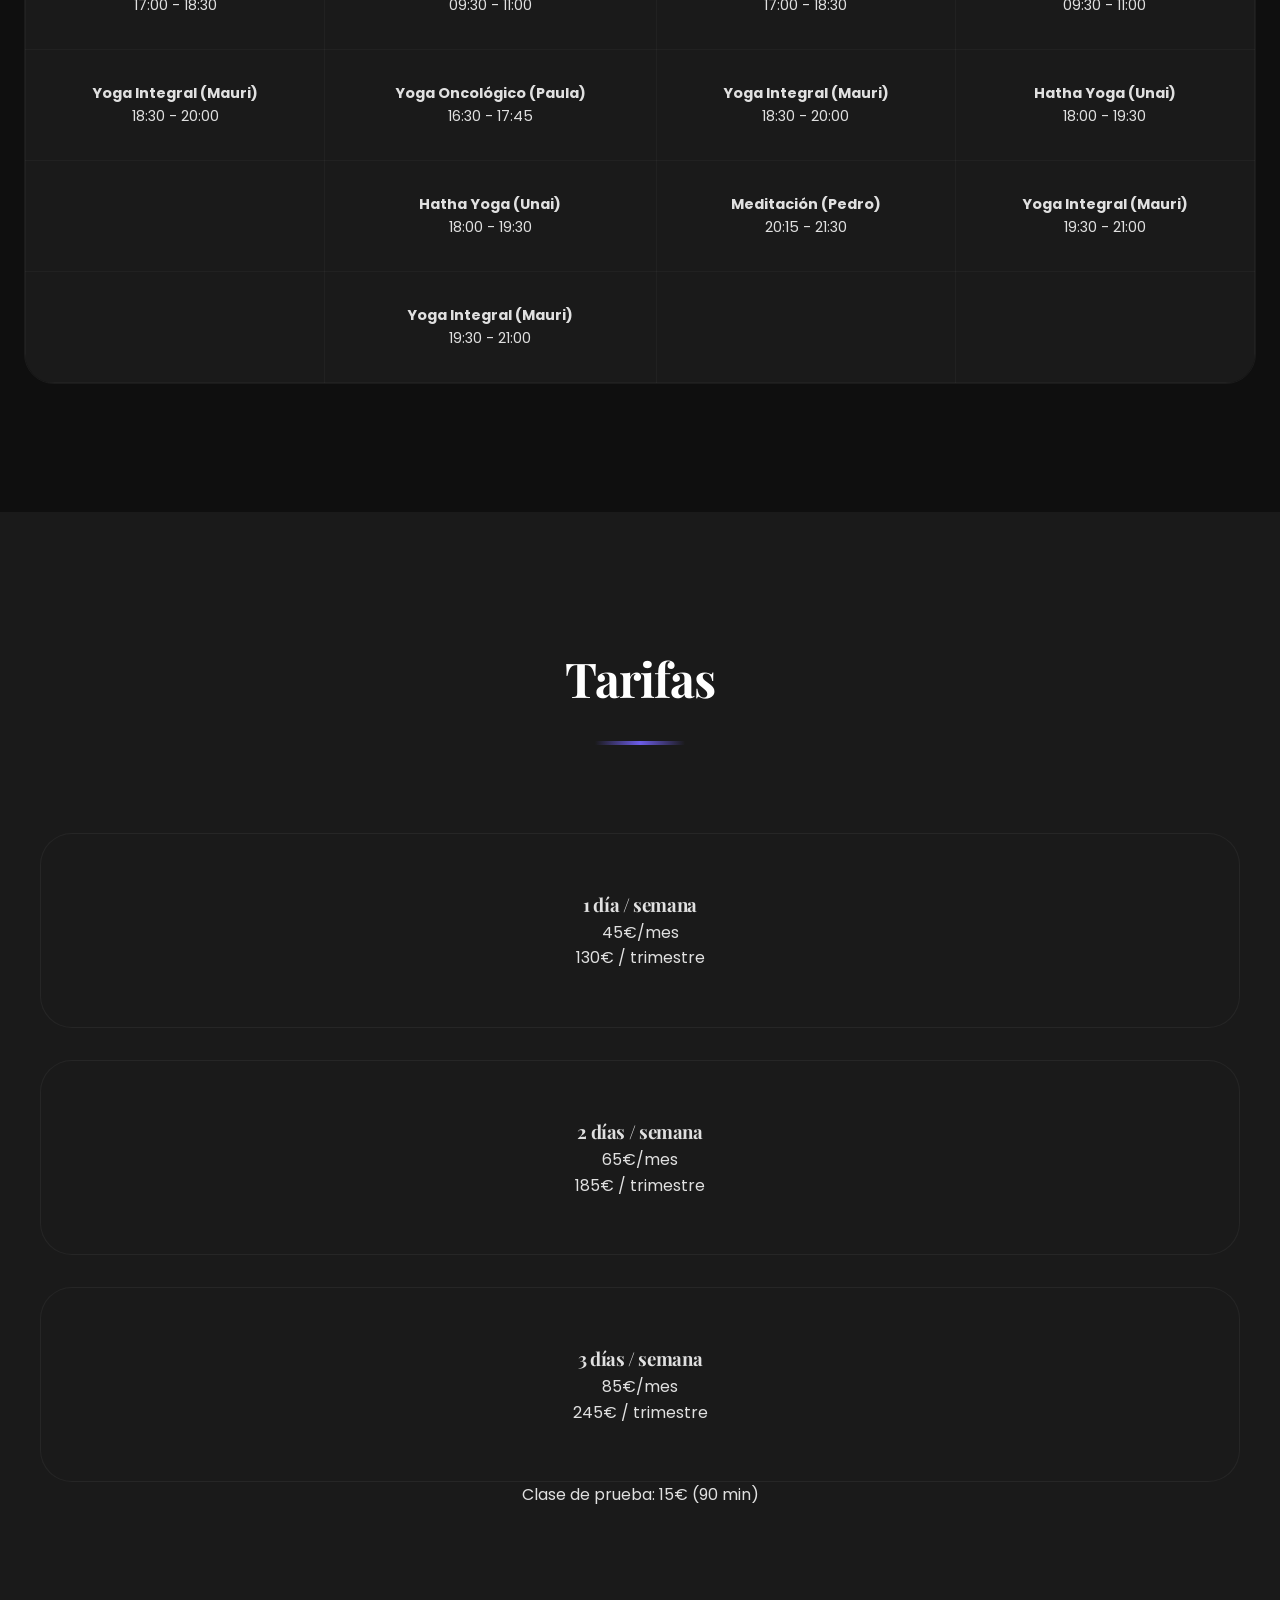
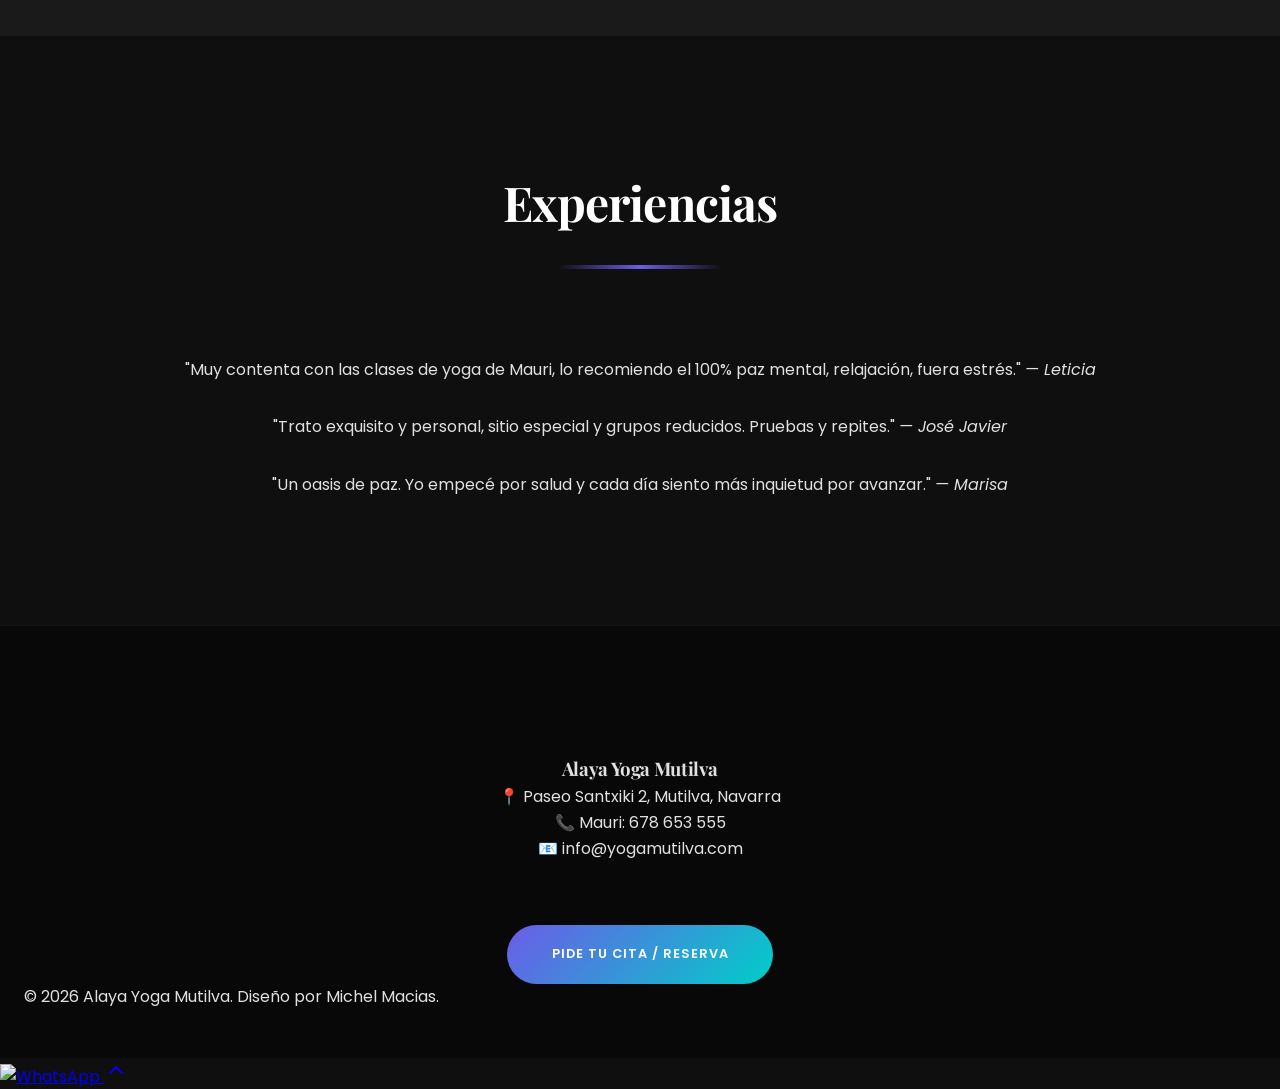
==== commit 76851bd8: "feat(estetica): implementación de la versión 2 con paleta 'Nebulosa Espiritual'" ====
--- a/index.html
+++ b/index.html
@@ -7,7 +7,7 @@
     <link rel="stylesheet" href="style.css">
     <link rel="preconnect" href="https://fonts.googleapis.com">
     <link rel="preconnect" href="https://fonts.gstatic.com" crossorigin>
-    <link href="https://fonts.googleapis.com/css2?family=Cormorant+Garamond:wght@400;600&family=Montserrat:wght@300;400;500&display=swap" rel="stylesheet">
+    <link href="https://fonts.googleapis.com/css2?family=Playfair+Display:wght@400;700;800&family=Poppins:wght@300;400;500;600&display=swap" rel="stylesheet">
 </head>
 <body>
     <header>
--- a/style.css
+++ b/style.css
@@ -1,12 +1,13 @@
 :root {
-    --primary: #F4A460;
-    --bg: #FDF5E6;
-    --bg-alt: #f4f1ec;
-    --contrast: #4A5D4E;
-    --text: #2F2F2F;
+    --primary: #6C5CE7;
+    --bg: #0F0F0F;
+    --bg-alt: #1A1A1A;
+    --contrast: #A29BFE;
+    --text: #E0E0E0;
     --white: #ffffff;
-    --serif: 'Cormorant Garamond', serif;
-    --sans: 'Montserrat', sans-serif;
+    --accent: #00CEC9;
+    --serif: 'Playfair Display', serif;
+    --sans: 'Poppins', sans-serif;
     --whatsapp: #25d366;
     --instagram: #e4405f;
 }
@@ -37,15 +38,24 @@
 
 h1, h2, h3 {
     font-family: var(--serif);
-    font-weight: 600;
+    font-weight: 700;
+    letter-spacing: -0.02em;
 }
 
 /* --- HEADER & NAV --- */
 header {
-    padding: 1.5rem;
-    position: absolute;
-    width: 100%;
-    z-index: 100;
+    padding: 2rem;
+    position: fixed;
+    width: 100%;
+    z-index: 1000;
+    transition: all 0.4s ease;
+}
+
+.header-scrolled {
+    padding: 1rem 2rem;
+    background: rgba(15, 15, 15, 0.8);
+    backdrop-filter: blur(15px);
+    border-bottom: 1px solid rgba(255, 255, 255, 0.1);
 }
 
 nav {
@@ -56,17 +66,21 @@
     width: 100%;
     max-width: 1400px;
     margin: 0 auto;
+    background: rgba(255, 255, 255, 0.03);
+    padding: 0.8rem 2rem;
+    border-radius: 100px;
+    border: 1px solid rgba(255, 255, 255, 0.05);
+    backdrop-filter: blur(10px);
 }
 
 .logo-container {
-    max-width: 160px;
+    max-width: 140px;
 }
 
 .main-logo {
     width: 100%;
     height: auto;
-    filter: invert(1) brightness(2);
-    mix-blend-mode: screen;
+    filter: brightness(1.2);
 }
 
 nav ul {
@@ -74,22 +88,37 @@
     flex-wrap: wrap;
     justify-content: center;
     list-style: none;
-    gap: 1.5rem;
+    gap: 2rem;
 }
 
 nav ul li a {
     text-decoration: none;
-    color: var(--white);
-    font-size: 0.8rem;
-    font-weight: 400;
+    color: var(--text);
+    font-size: 0.85rem;
+    font-weight: 500;
     text-transform: uppercase;
-    letter-spacing: 1px;
-    text-shadow: 0 1px 3px rgba(0,0,0,0.5);
-    transition: color 0.3s ease;
+    letter-spacing: 1.5px;
+    transition: all 0.3s ease;
+    position: relative;
+}
+
+nav ul li a::after {
+    content: '';
+    position: absolute;
+    bottom: -5px;
+    left: 0;
+    width: 0;
+    height: 2px;
+    background: var(--primary);
+    transition: width 0.3s ease;
 }
 
 nav ul li a:hover {
-    color: var(--primary);
+    color: var(--white);
+}
+
+nav ul li a:hover::after {
+    width: 100%;
 }
 
 /* --- HERO --- */
@@ -113,88 +142,120 @@
 }
 
 .hero-content h1 {
-    font-size: 2.5rem;
-    margin-bottom: 1rem;
-    text-shadow: 0 2px 15px rgba(0,0,0,0.5);
-    line-height: 1.2;
+    font-size: 3rem;
+    margin-bottom: 1.5rem;
+    color: var(--white);
+    line-height: 1.1;
+    font-weight: 800;
 }
 
 .hero-content p {
-    font-size: 1.1rem;
-    margin-bottom: 2.5rem;
+    font-size: 1.2rem;
+    margin-bottom: 3rem;
     font-weight: 300;
-    text-shadow: 0 1px 5px rgba(0,0,0,0.5);
+    color: rgba(255, 255, 255, 0.8);
 }
 
 .cta-button {
     display: inline-block;
-    padding: 1.2rem 2.5rem;
-    background-color: var(--primary);
+    padding: 1.2rem 2.8rem;
+    background: linear-gradient(135deg, var(--primary), var(--accent));
     color: var(--white);
     text-decoration: none;
-    border-radius: 50px;
-    font-weight: 500;
-    transition: all 0.3s ease;
+    border-radius: 100px;
+    font-weight: 600;
+    letter-spacing: 1px;
+    text-transform: uppercase;
+    font-size: 0.8rem;
+    transition: all 0.4s cubic-bezier(0.175, 0.885, 0.32, 1.275);
+    border: none;
 }
 
 .cta-button:hover {
-    transform: translateY(-3px);
-    box-shadow: 0 10px 20px rgba(244, 164, 96, 0.3);
+    transform: translateY(-5px) scale(1.05);
+    box-shadow: 0 15px 30px rgba(108, 92, 231, 0.4);
 }
 
 /* --- SECTIONS --- */
 section {
-    padding: 5rem 1.5rem;
+    padding: 8rem 1.5rem;
     width: 100%;
     text-align: center;
 }
 
+.bg-alt {
+    background-color: var(--bg-alt);
+}
+
 h2 {
-    font-size: 2.2rem;
-    margin-bottom: 1rem;
-    color: var(--contrast);
+    font-size: 3rem;
+    margin-bottom: 1.5rem;
+    color: var(--white);
+    position: relative;
+    display: inline-block;
 }
 
 h2::after {
     content: '';
     display: block;
-    width: 50px;
-    height: 2px;
-    background: var(--primary);
-    margin: 1rem auto;
+    width: 60%;
+    height: 4px;
+    background: linear-gradient(90deg, transparent, var(--primary), transparent);
+    margin: 1.5rem auto 0;
 }
 
 /* --- TEAM & GRIDS --- */
 .team-grid, .grid-container, .tarifas-grid, .testimonials-grid {
     display: grid;
     grid-template-columns: 1fr;
-    gap: 2.5rem;
+    gap: 2rem;
     max-width: 1200px;
-    margin: 3rem auto 0;
+    margin: 4rem auto 0;
 }
 
 .team-card, .card, .tarifa-card {
-    background: var(--white);
-    padding: 3rem 2rem;
-    border-radius: 24px;
-    box-shadow: 0 15px 40px rgba(0,0,0,0.04);
+    background: var(--bg-alt);
+    padding: 3.5rem 2.5rem;
+    border-radius: 32px;
+    border: 1px solid rgba(255, 255, 255, 0.05);
     display: flex;
     flex-direction: column;
     align-items: center;
-    transition: transform 0.3s ease;
+    transition: all 0.5s ease;
+    position: relative;
+    overflow: hidden;
+}
+
+.team-card::before {
+    content: '';
+    position: absolute;
+    top: 0;
+    left: 0;
+    width: 100%;
+    height: 100%;
+    background: radial-gradient(circle at top right, rgba(108, 92, 231, 0.1), transparent);
+    pointer-events: none;
 }
 
 .team-card:hover {
-    transform: translateY(-10px);
+    transform: translateY(-15px);
+    border-color: var(--primary);
+    box-shadow: 0 20px 40px rgba(0,0,0,0.4);
 }
 
 .team-img {
-    width: 140px;
-    height: 140px;
+    width: 160px;
+    height: 160px;
     object-fit: cover;
-    border-radius: 50%;
-    margin-bottom: 1.5rem;
-    border: 4px solid var(--bg-alt);
+    border-radius: 30px;
+    margin-bottom: 2rem;
+    border: 2px solid rgba(255, 255, 255, 0.1);
+    transform: rotate(-3deg);
+    transition: transform 0.5s ease;
+}
+
+.team-card:hover .team-img {
+    transform: rotate(0deg) scale(1.05);
 }
 
 .team-social {
@@ -205,93 +266,99 @@
 }
 
 .team-social a {
-    width: 28px;
-    height: 28px;
+    width: 40px;
+    height: 40px;
+    background: rgba(255, 255, 255, 0.05);
+    border-radius: 12px;
     display: flex;
     align-items: center;
     justify-content: center;
-    color: var(--contrast);
+    color: var(--text);
     transition: all 0.3s ease;
-    opacity: 0.6;
 }
 
 .team-social svg {
-    width: 100%;
-    height: 100%;
+    width: 20px;
+    height: 20px;
     fill: currentColor;
 }
 
-/* Colores específicos en hover */
 .team-social a:hover {
-    opacity: 1;
-    transform: translateY(-5px) scale(1.2);
-}
-
-.team-social a[title="WhatsApp"]:hover { color: var(--whatsapp); }
-.team-social a[title="Instagram"]:hover { color: var(--instagram); }
-.team-social a[title="Email"]:hover { color: var(--primary); }
+    background: var(--primary);
+    color: var(--white);
+    transform: translateY(-5px);
+}
 
 /* --- PRACTICAS --- */
 .practica-detail {
     max-width: 1000px;
     margin: 0 auto 4rem;
     text-align: left;
-    background: var(--white);
-    padding: 2.5rem;
-    border-radius: 24px;
+    background: var(--bg-alt);
+    padding: 4rem;
+    border-radius: 40px;
+    border: 1px solid rgba(255, 255, 255, 0.05);
 }
 
 .benefits {
-    margin-top: 2rem;
+    margin-top: 2.5rem;
     list-style: none;
 }
 
 .benefits li {
-    margin-bottom: 0.8rem;
-    padding-left: 1.5rem;
+    margin-bottom: 1.2rem;
+    padding-left: 2rem;
     position: relative;
+    font-size: 0.95rem;
 }
 
 .benefits li::before {
-    content: '•';
-    color: var(--primary);
+    content: '✦';
+    color: var(--accent);
     position: absolute;
     left: 0;
-    font-weight: bold;
 }
 
 /* --- SCHEDULE --- */
 .table-responsive {
     overflow-x: auto;
-    margin-top: 2rem;
-    border-radius: 20px;
-    box-shadow: 0 10px 30px rgba(0,0,0,0.05);
+    margin-top: 3rem;
+    border-radius: 30px;
+    border: 1px solid rgba(255, 255, 255, 0.05);
 }
 
 .schedule-table {
     min-width: 700px;
     width: 100%;
     border-collapse: collapse;
-    background: var(--white);
+    background: var(--bg-alt);
 }
 
 .schedule-table th {
-    background: var(--contrast);
-    color: var(--white);
-    padding: 1.5rem;
+    background: rgba(108, 92, 231, 0.15);
+    color: var(--white);
+    padding: 2rem;
+    font-family: var(--serif);
+    font-size: 1.2rem;
 }
 
 .schedule-table td {
-    padding: 1.5rem;
-    border: 1px solid var(--bg-alt);
+    padding: 2rem;
+    border: 1px solid rgba(255, 255, 255, 0.03);
     font-size: 0.9rem;
+    transition: background 0.3s ease;
+}
+
+.schedule-table tr:hover td {
+    background: rgba(255, 255, 255, 0.02);
 }
 
 /* --- FOOTER --- */
 footer {
-    background: var(--contrast);
-    color: var(--white);
-    padding: 5rem 1.5rem 2rem;
+    background: #080808;
+    color: var(--text);
+    padding: 8rem 1.5rem 3rem;
+    border-top: 1px solid rgba(255, 255, 255, 0.05);
 }
 
 .footer-content {
@@ -299,133 +366,41 @@
     margin: 0 auto;
     display: flex;
     flex-direction: column;
-    gap: 3rem;
+    gap: 4rem;
     text-align: center;
 }
 
-/* --- FLOATING BUTTONS --- */
-.whatsapp-float {
-    position: fixed;
-    bottom: 30px;
-    right: 30px;
-    width: 60px;
-    height: 60px;
-    background-color: var(--whatsapp);
-    border-radius: 50%;
-    display: flex;
-    align-items: center;
-    justify-content: center;
-    box-shadow: 0 10px 25px rgba(0,0,0,0.2);
-    z-index: 1000;
-    transition: transform 0.3s ease;
-}
-
-.whatsapp-float:hover { transform: scale(1.1); }
-.whatsapp-float img { width: 32px; }
-
-#back-to-top {
-    position: fixed;
-    bottom: 100px;
-    right: 35px;
-    width: 50px;
-    height: 50px;
-    background-color: var(--white);
-    color: var(--contrast);
-    border-radius: 50%;
-    display: flex;
-    align-items: center;
-    justify-content: center;
-    box-shadow: 0 5px 15px rgba(0,0,0,0.1);
-    z-index: 999;
-    text-decoration: none;
-    opacity: 0;
-    visibility: hidden;
-    transition: all 0.3s ease;
-}
-
-#back-to-top.visible {
-    opacity: 1;
-    visibility: visible;
-}
-
-#back-to-top:hover {
-    background-color: var(--primary);
-    color: var(--white);
-    transform: translateY(-5px);
-}
-
-/* --- MEDIA QUERIES --- */
-@media (min-width: 768px) {
-    nav { flex-direction: row; justify-content: space-between; padding: 0 2rem; }
-    nav ul { gap: 2rem; }
-    nav ul li a { font-size: 0.85rem; }
-    
-    .hero-content h1 { font-size: 4rem; }
-    h2 { font-size: 3rem; }
-    
-    .team-grid, .grid-container { grid-template-columns: repeat(2, 1fr); }
-    .tarifas-grid { grid-template-columns: repeat(3, 1fr); }
-    
-    .practica-detail { padding: 4rem; }
-    .benefits { display: grid; grid-template-columns: 1fr 1fr; gap: 1rem; }
-}
-
-@media (min-width: 1024px) {
-    .team-grid { grid-template-columns: repeat(3, 1fr); }
-    .footer-content { flex-direction: row; justify-content: space-between; text-align: left; }
-}
-
-/* --- ANIMATIONS --- */
-.reveal {
-    opacity: 0;
-    transform: translateY(30px);
-    transition: all 1s cubic-bezier(0.22, 1, 0.36, 1);
-}
-
-.reveal.active {
-    opacity: 1;
-    transform: translateY(0);
-}
-
-@keyframes breathe {
-    0%, 100% { transform: scale(1); }
-    50% { transform: scale(1.03); }
-}
-
-.breathe-animation {
-    animation: breathe 5s infinite ease-in-out;
-}
-
+/* --- CUSTOM CURSOR v2 --- */
 #custom-cursor {
     position: fixed;
     top: 0;
     left: 0;
-    width: 40px;
-    height: 40px;
-    margin: -20px 0 0 -20px;
-    background-color: var(--primary);
+    width: 60px;
+    height: 60px;
+    margin: -30px 0 0 -30px;
+    border: 2px solid var(--primary);
     border-radius: 50%;
     pointer-events: none;
     z-index: 9999;
-    opacity: 0.15;
-    mix-blend-mode: multiply;
+    transition: width 0.3s, height 0.3s, border-color 0.3s;
 }
 
 #custom-cursor-dot {
     position: fixed;
     top: 0;
     left: 0;
-    width: 8px;
-    height: 8px;
-    margin: -4px 0 0 -4px;
-    background-color: var(--contrast);
+    width: 6px;
+    height: 6px;
+    margin: -3px 0 0 -3px;
+    background-color: var(--accent);
     border-radius: 50%;
     pointer-events: none;
     z-index: 10000;
 }
 
 .cursor-hover {
-    transform: scale(1.5);
-    background-color: var(--primary) !important;
-    opacity: 0.3 !important;
-}
+    width: 100px !important;
+    height: 100px !important;
+    border-color: var(--accent) !important;
+    background: rgba(0, 206, 201, 0.05);
+}
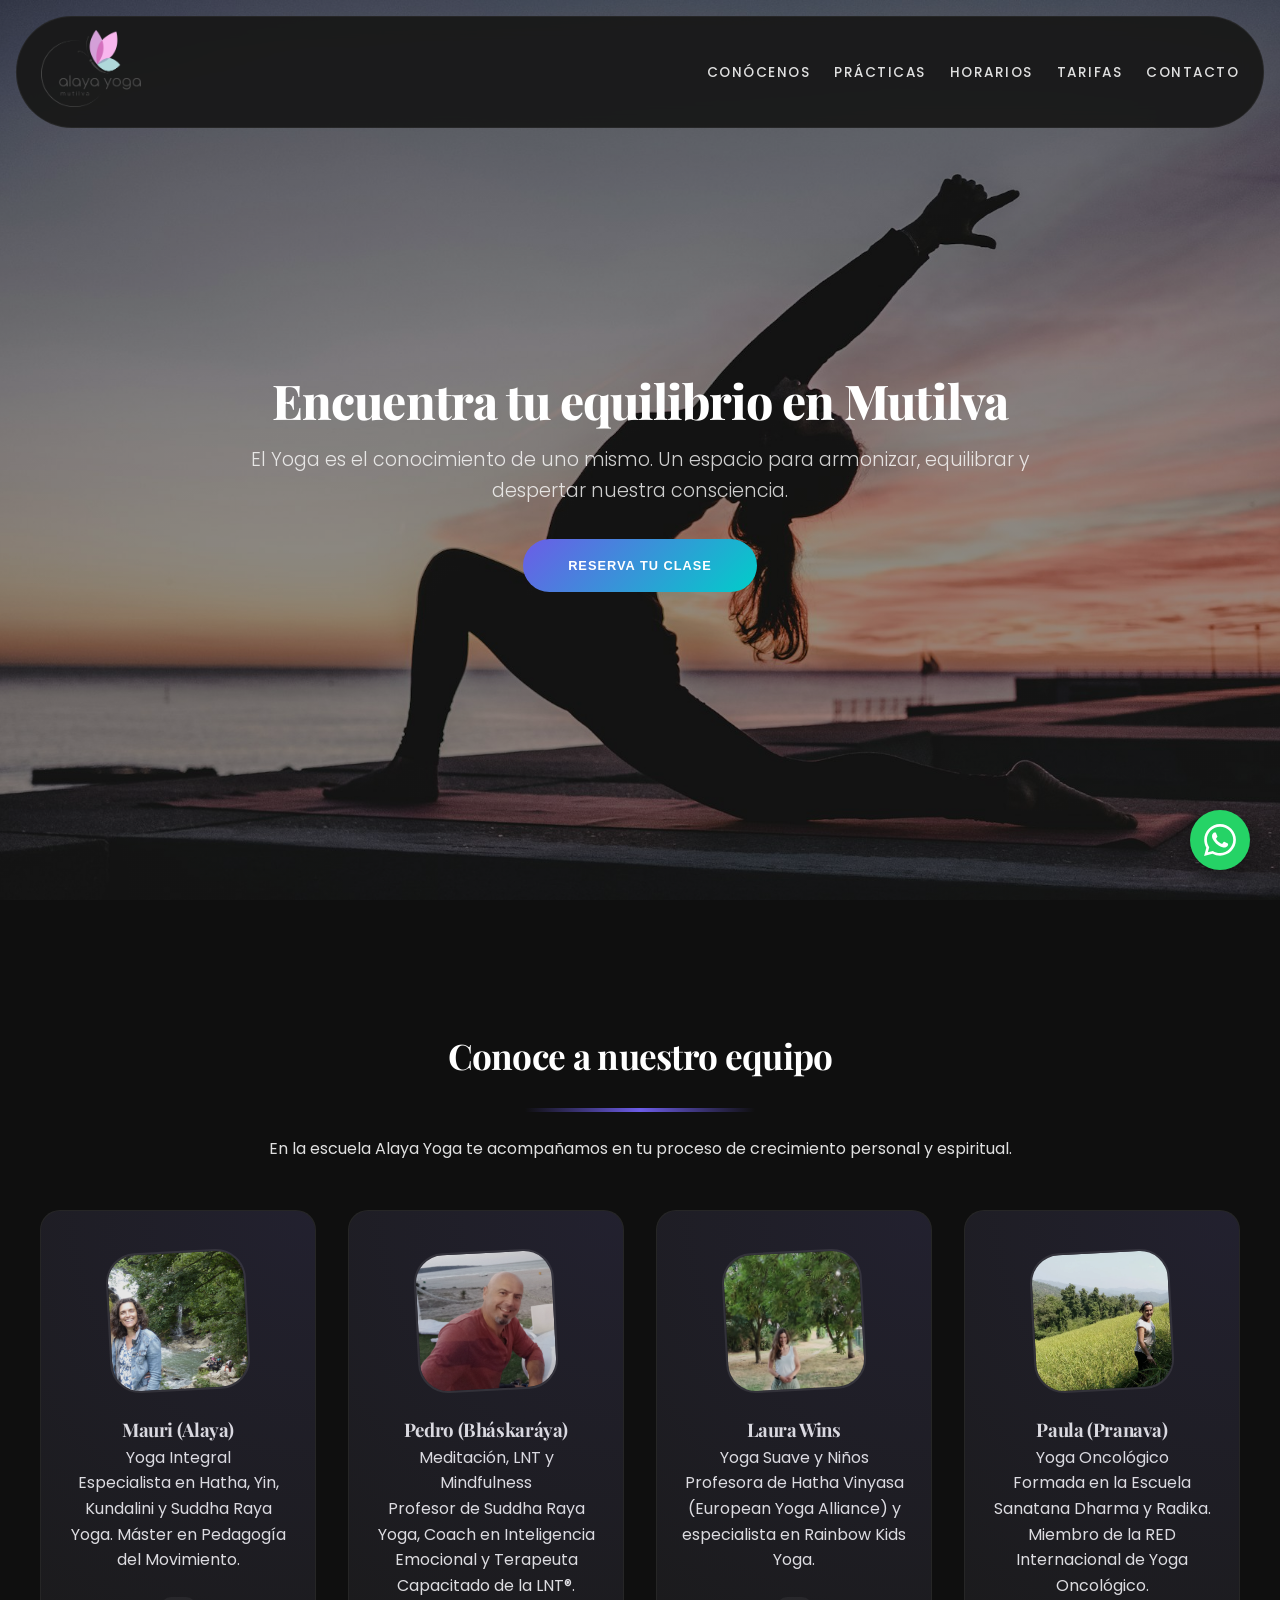
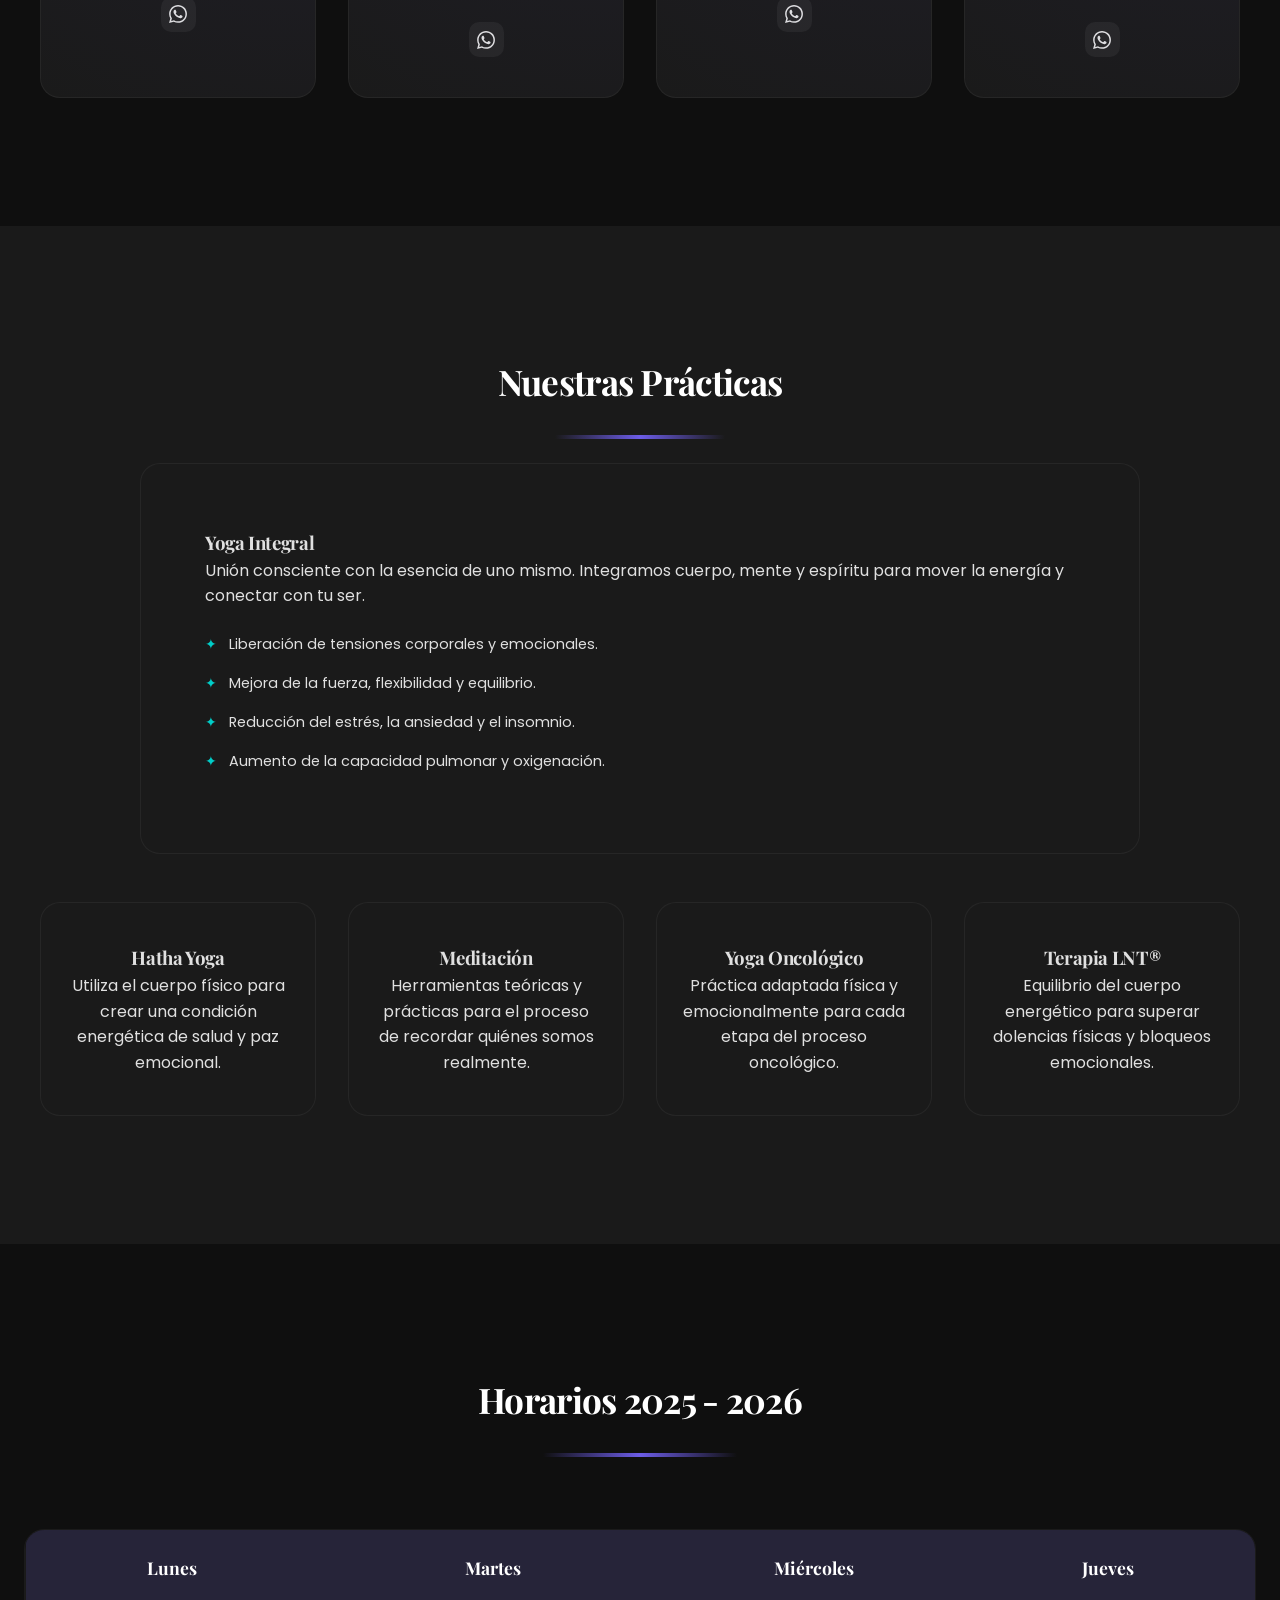
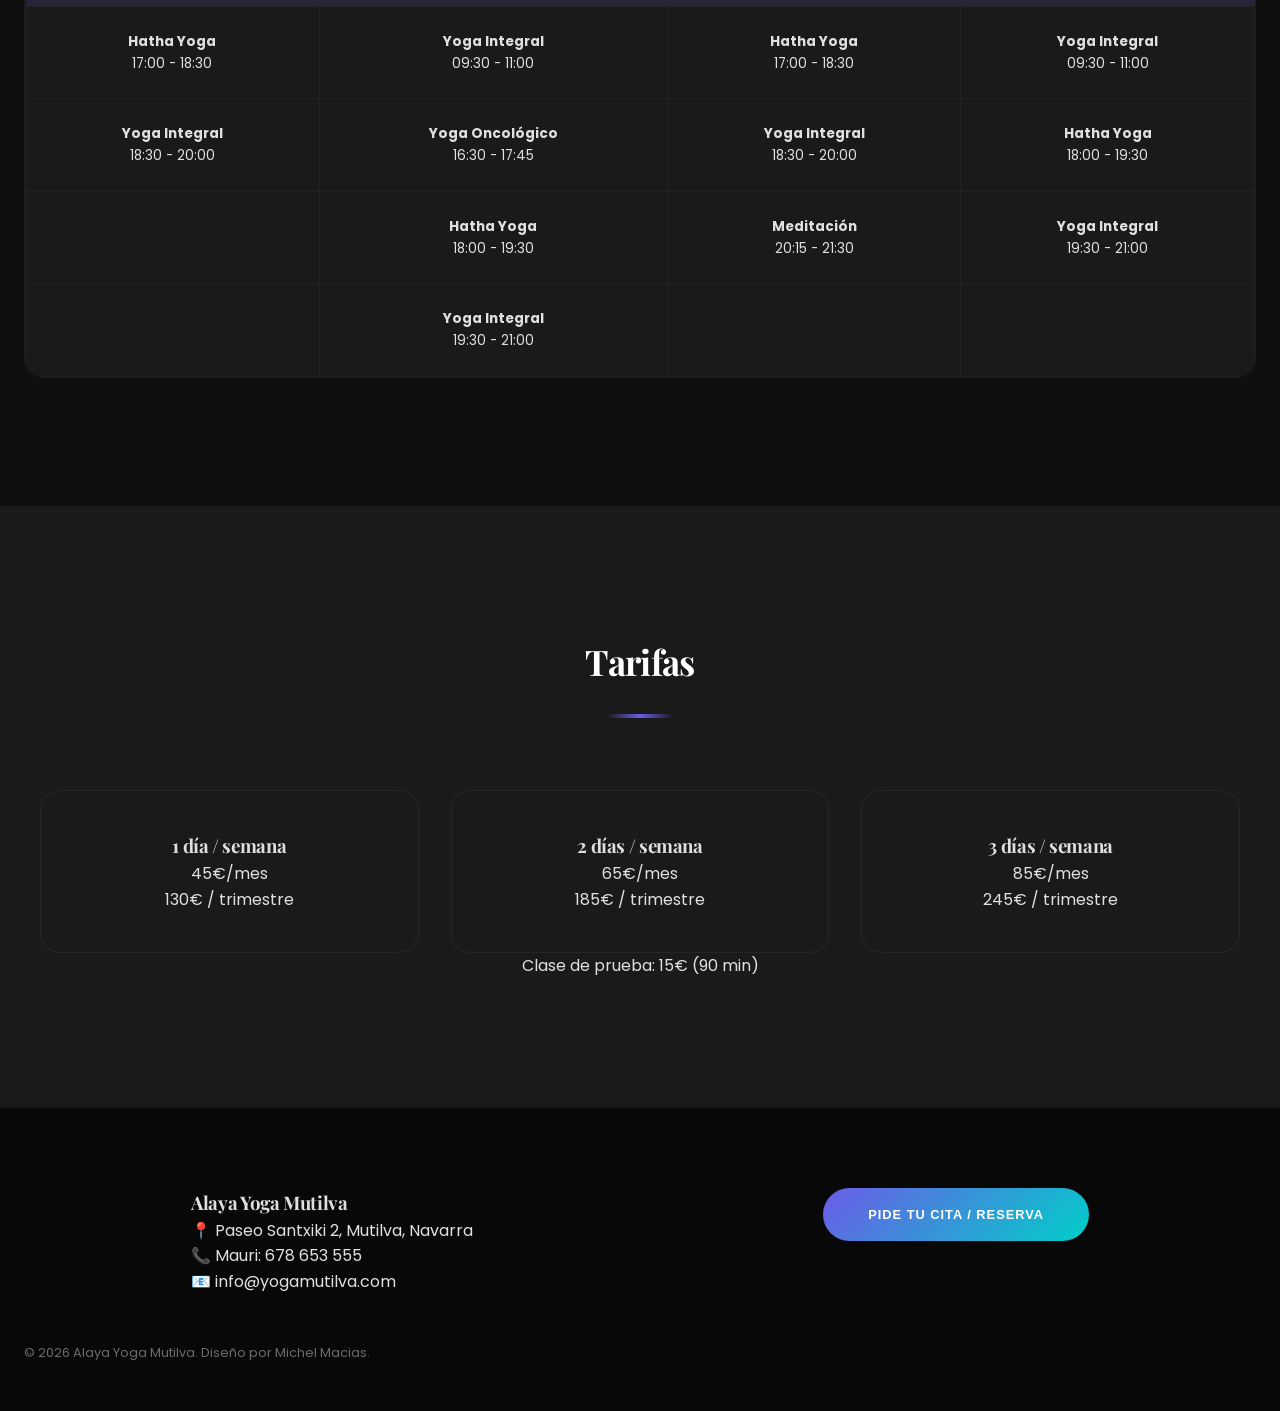
==== commit dd89dd73: "feat: implement dynamic animations, mobile menu, and reservation modal system" ====
--- a/index.html
+++ b/index.html
@@ -12,10 +12,16 @@
 <body>
     <header>
         <nav>
-            <div class="logo-container">
-                <img src="assets/img/logo.webp" alt="Alaya Yoga Logo" class="main-logo">
-            </div>
-            <ul>
+            <div class="nav-brand">
+                <img src="assets/img/logo.webp" alt="Alaya Yoga Logo" class="main-logo" onerror="this.src='https://lirp.cdn-website.com/ae50904d/dms3rep/multi/opt/Alaya+Yoga_Logo-1297--120w.png'">
+            </div>
+            <!-- Botón Hamburguesa Móvil -->
+            <div class="hamburger" id="hamburger">
+                <span></span>
+                <span></span>
+                <span></span>
+            </div>
+            <ul class="nav-links" id="nav-links">
                 <li><a href="#conocenos">Conócenos</a></li>
                 <li><a href="#practicas">Prácticas</a></li>
                 <li><a href="#horarios">Horarios</a></li>
@@ -31,7 +37,7 @@
             <div class="hero-content">
                 <h1>Encuentra tu equilibrio en Mutilva</h1>
                 <p>El Yoga es el conocimiento de uno mismo. Un espacio para armonizar, equilibrar y despertar nuestra consciencia.</p>
-                <a href="https://wa.me/34678653555" class="cta-button">Reserva tu clase</a>
+                <button id="btn-reservar-hero" class="cta-button">Reserva tu clase</button>
             </div>
         </section>
 
@@ -41,69 +47,39 @@
             <p class="intro-text">En la escuela Alaya Yoga te acompañamos en tu proceso de crecimiento personal y espiritual.</p>
             <div class="team-grid">
                 <div class="team-card">
-                    <img src="assets/img/mauri.webp" alt="Mauri (Alaya)" class="team-img">
+                    <img src="assets/img/mauri.webp" alt="Mauri (Alaya)" class="team-img" onerror="this.style.display='none'">
                     <h3>Mauri (Alaya)</h3>
                     <p class="role">Yoga Integral</p>
                     <p class="bio">Especialista en Hatha, Yin, Kundalini y Suddha Raya Yoga. Máster en Pedagogía del Movimiento.</p>
                     <div class="team-social">
                         <a href="https://wa.me/34678653555" target="_blank" title="WhatsApp"><svg viewBox="0 0 24 24"><path d="M.057 24l1.687-6.163c-1.041-1.804-1.588-3.849-1.587-5.946.003-6.556 5.338-11.891 11.893-11.891 3.181.001 6.167 1.24 8.413 3.488 2.245 2.248 3.481 5.236 3.48 8.414-.003 6.557-5.338 11.892-11.893 11.892-1.99-.001-3.951-.5-5.688-1.448l-6.305 1.654zm6.597-3.807c1.676.995 3.276 1.591 5.392 1.592 5.448 0 9.886-4.438 9.889-9.885.002-5.462-4.415-9.89-9.881-9.892-5.452 0-9.887 4.434-9.889 9.884-.001 2.225.651 3.891 1.746 5.634l-.999 3.648 3.742-.981zm11.387-5.464c-.074-.124-.272-.198-.57-.347-.297-.149-1.758-.868-2.031-.967-.272-.099-.47-.149-.668.149-.198.297-.767.967-.941 1.165-.173.198-.347.223-.644.074-.297-.149-1.255-.462-2.39-1.475-.883-.788-1.48-1.761-1.653-2.059-.173-.297-.018-.458.13-.606.134-.133.297-.347.446-.521.151-.172.2-.296.3-.495.099-.198.05-.372-.025-.521-.075-.148-.669-1.611-.916-2.206-.242-.579-.487-.501-.669-.51l-.57-.01c-.198 0-.52.074-.792.372s-1.04 1.016-1.04 2.479 1.065 2.876 1.213 3.074c.149.198 2.095 3.2 5.076 4.487.709.306 1.263.489 1.694.626.712.226 1.36.194 1.872.118.571-.085 1.758-.719 2.006-1.413.248-.695.248-1.29.173-1.414z"/></svg></a>
-                        <a href="#" target="_blank" title="Instagram"><svg viewBox="0 0 24 24"><path d="M12 2.163c3.204 0 3.584.012 4.85.07 3.252.148 4.771 1.691 4.919 4.919.058 1.265.069 1.645.069 4.849 0 3.205-.012 3.584-.069 4.849-.149 3.225-1.664 4.771-4.919 4.919-1.266.058-1.644.07-4.85.07-3.204 0-3.584-.012-4.849-.07-3.26-.149-4.771-1.699-4.919-4.92-.058-1.265-.07-1.644-.07-4.849 0-3.204.013-3.583.07-4.849.149-3.227 1.664-4.771 4.919-4.919 1.266-.057 1.645-.069 4.849-.069zm0-2.163c-3.259 0-3.667.014-4.947.072-4.358.2-6.78 2.618-6.98 6.98-.059 1.281-.073 1.689-.073 4.948 0 3.259.014 3.668.072 4.948.2 4.358 2.618 6.78 6.98 6.98 1.281.058 1.689.072 4.948.072 3.259 0 3.668-.014 4.948-.072 4.354-.2 6.782-2.618 6.979-6.98.059-1.28.073-1.689.073-4.948 0-3.259-.014-3.667-.072-4.947-.196-4.354-2.617-6.78-6.979-6.98-1.281-.059-1.69-.073-4.949-.073zm0 5.838c-3.403 0-6.162 2.759-6.162 6.162s2.759 6.163 6.162 6.163 6.162-2.759 6.162-6.163c0-3.403-2.759-6.162-6.162-6.162zm0 10.162c-2.209 0-4-1.79-4-4 0-2.209 1.791-4 4-4s4 1.791 4 4c0 2.21-1.791 4-4 4zm6.406-11.845c-.796 0-1.441.645-1.441 1.44s.645 1.44 1.441 1.44c.795 0 1.439-.645 1.439-1.44s-.644-1.44-1.439-1.44z"/></svg></a>
-                        <a href="mailto:info@yogamutilva.com" title="Email"><svg viewBox="0 0 24 24"><path d="M0 3v18h24v-18h-24zm21.518 2l-9.518 7.713-9.518-7.713h19.036zm-19.518 14v-11.817l10 8.104 10-8.104v11.817h-20z"/></svg></a>
-                    </div>
-                </div>
-                <div class="team-card">
-                    <img src="assets/img/pedro.webp" alt="Pedro (Bháskaráya)" class="team-img">
+                    </div>
+                </div>
+                <div class="team-card">
+                    <img src="assets/img/pedro.webp" alt="Pedro (Bháskaráya)" class="team-img" onerror="this.style.display='none'">
                     <h3>Pedro (Bháskaráya)</h3>
                     <p class="role">Meditación, LNT y Mindfulness</p>
                     <p class="bio">Profesor de Suddha Raya Yoga, Coach en Inteligencia Emocional y Terapeuta Capacitado de la LNT®.</p>
                     <div class="team-social">
-                        <a href="#" target="_blank" title="WhatsApp"><svg viewBox="0 0 24 24"><path d="M.057 24l1.687-6.163c-1.041-1.804-1.588-3.849-1.587-5.946.003-6.556 5.338-11.891 11.893-11.891 3.181.001 6.167 1.24 8.413 3.488 2.245 2.248 3.481 5.236 3.48 8.414-.003 6.557-5.338 11.892-11.893 11.892-1.99-.001-3.951-.5-5.688-1.448l-6.305 1.654zm6.597-3.807c1.676.995 3.276 1.591 5.392 1.592 5.448 0 9.886-4.438 9.889-9.885.002-5.462-4.415-9.89-9.881-9.892-5.452 0-9.887 4.434-9.889 9.884-.001 2.225.651 3.891 1.746 5.634l-.999 3.648 3.742-.981zm11.387-5.464c-.074-.124-.272-.198-.57-.347-.297-.149-1.758-.868-2.031-.967-.272-.099-.47-.149-.668.149-.198.297-.767.967-.941 1.165-.173.198-.347.223-.644.074-.297-.149-1.255-.462-2.39-1.475-.883-.788-1.48-1.761-1.653-2.059-.173-.297-.018-.458.13-.606.134-.133.297-.347.446-.521.151-.172.2-.296.3-.495.099-.198.05-.372-.025-.521-.075-.148-.669-1.611-.916-2.206-.242-.579-.487-.501-.669-.51l-.57-.01c-.198 0-.52.074-.792.372s-1.04 1.016-1.04 2.479 1.065 2.876 1.213 3.074c.149.198 2.095 3.2 5.076 4.487.709.306 1.263.489 1.694.626.712.226 1.36.194 1.872.118.571-.085 1.758-.719 2.006-1.413.248-.695.248-1.29.173-1.414z"/></svg></a>
-                        <a href="#" target="_blank" title="Instagram"><svg viewBox="0 0 24 24"><path d="M12 2.163c3.204 0 3.584.012 4.85.07 3.252.148 4.771 1.691 4.919 4.919.058 1.265.069 1.645.069 4.849 0 3.205-.012 3.584-.069 4.849-.149 3.225-1.664 4.771-4.919 4.919-1.266.058-1.644.07-4.85.07-3.204 0-3.584-.012-4.849-.07-3.26-.149-4.771-1.699-4.919-4.92-.058-1.265-.07-1.644-.07-4.849 0-3.204.013-3.583.07-4.849.149-3.227 1.664-4.771 4.919-4.919 1.266-.057 1.645-.069 4.849-.069zm0-2.163c-3.259 0-3.667.014-4.947.072-4.358.2-6.78 2.618-6.98 6.98-.059 1.281-.073 1.689-.073 4.948 0 3.259.014 3.668.072 4.948.2 4.358 2.618 6.78 6.98 6.98 1.281.058 1.689.072 4.948.072 3.259 0 3.668-.014 4.948-.072 4.354-.2 6.782-2.618 6.979-6.98.059-1.28.073-1.689.073-4.948 0-3.259-.014-3.667-.072-4.947-.196-4.354-2.617-6.78-6.979-6.98-1.281-.059-1.69-.073-4.949-.073zm0 5.838c-3.403 0-6.162 2.759-6.162 6.162s2.759 6.163 6.162 6.163 6.162-2.759 6.162-6.163c0-3.403-2.759-6.162-6.162-6.162zm0 10.162c-2.209 0-4-1.79-4-4 0-2.209 1.791-4 4-4s4 1.791 4 4c0 2.21-1.791 4-4 4zm6.406-11.845c-.796 0-1.441.645-1.441 1.44s.645 1.44 1.441 1.44c.795 0 1.439-.645 1.439-1.44s-.644-1.44-1.439-1.44z"/></svg></a>
-                        <a href="#" title="Email"><svg viewBox="0 0 24 24"><path d="M0 3v18h24v-18h-24zm21.518 2l-9.518 7.713-9.518-7.713h19.036zm-19.518 14v-11.817l10 8.104 10-8.104v11.817h-20z"/></svg></a>
-                    </div>
-                </div>
-                <div class="team-card">
-                    <img src="assets/img/unai.webp" alt="Unai (Bhuvana)" class="team-img">
-                    <h3>Unai (Bhuvana)</h3>
-                    <p class="role">Hatha Yoga</p>
-                    <p class="bio">Profesor de Yoga con perfeccionamiento en Raya Yoga y Filosofía Védica. Certificado por el Gobierno de Navarra.</p>
-                    <div class="team-social">
-                        <a href="#" target="_blank" title="WhatsApp"><svg viewBox="0 0 24 24"><path d="M.057 24l1.687-6.163c-1.041-1.804-1.588-3.849-1.587-5.946.003-6.556 5.338-11.891 11.893-11.891 3.181.001 6.167 1.24 8.413 3.488 2.245 2.248 3.481 5.236 3.48 8.414-.003 6.557-5.338 11.892-11.893 11.892-1.99-.001-3.951-.5-5.688-1.448l-6.305 1.654zm6.597-3.807c1.676.995 3.276 1.591 5.392 1.592 5.448 0 9.886-4.438 9.889-9.885.002-5.462-4.415-9.89-9.881-9.892-5.452 0-9.887 4.434-9.889 9.884-.001 2.225.651 3.891 1.746 5.634l-.999 3.648 3.742-.981zm11.387-5.464c-.074-.124-.272-.198-.57-.347-.297-.149-1.758-.868-2.031-.967-.272-.099-.47-.149-.668.149-.198.297-.767.967-.941 1.165-.173.198-.347.223-.644.074-.297-.149-1.255-.462-2.39-1.475-.883-.788-1.48-1.761-1.653-2.059-.173-.297-.018-.458.13-.606.134-.133.297-.347.446-.521.151-.172.2-.296.3-.495.099-.198.05-.372-.025-.521-.075-.148-.669-1.611-.916-2.206-.242-.579-.487-.501-.669-.51l-.57-.01c-.198 0-.52.074-.792.372s-1.04 1.016-1.04 2.479 1.065 2.876 1.213 3.074c.149.198 2.095 3.2 5.076 4.487.709.306 1.263.489 1.694.626.712.226 1.36.194 1.872.118.571-.085 1.758-.719 2.006-1.413.248-.695.248-1.29.173-1.414z"/></svg></a>
-                        <a href="#" target="_blank" title="Instagram"><svg viewBox="0 0 24 24"><path d="M12 2.163c3.204 0 3.584.012 4.85.07 3.252.148 4.771 1.691 4.919 4.919.058 1.265.069 1.645.069 4.849 0 3.205-.012 3.584-.069 4.849-.149 3.225-1.664 4.771-4.919 4.919-1.266.058-1.644.07-4.85.07-3.204 0-3.584-.012-4.849-.07-3.26-.149-4.771-1.699-4.919-4.92-.058-1.265-.07-1.644-.07-4.849 0-3.204.013-3.583.07-4.849.149-3.227 1.664-4.771 4.919-4.919 1.266-.057 1.645-.069 4.849-.069zm0-2.163c-3.259 0-3.667.014-4.947.072-4.358.2-6.78 2.618-6.98 6.98-.059 1.281-.073 1.689-.073 4.948 0 3.259.014 3.668.072 4.948.2 4.358 2.618 6.78 6.98 6.98 1.281.058 1.689.072 4.948.072 3.259 0 3.668-.014 4.948-.072 4.354-.2 6.782-2.618 6.979-6.98.059-1.28.073-1.689.073-4.948 0-3.259-.014-3.667-.072-4.947-.196-4.354-2.617-6.78-6.979-6.98-1.281-.059-1.69-.073-4.949-.073zm0 5.838c-3.403 0-6.162 2.759-6.162 6.162s2.759 6.163 6.162 6.163 6.162-2.759 6.162-6.163c0-3.403-2.759-6.162-6.162-6.162zm0 10.162c-2.209 0-4-1.79-4-4 0-2.209 1.791-4 4-4s4 1.791 4 4c0 2.21-1.791 4-4 4zm6.406-11.845c-.796 0-1.441.645-1.441 1.44s.645 1.44 1.441 1.44c.795 0 1.439-.645 1.439-1.44s-.644-1.44-1.439-1.44z"/></svg></a>
-                        <a href="#" title="Email"><svg viewBox="0 0 24 24"><path d="M0 3v18h24v-18h-24zm21.518 2l-9.518 7.713-9.518-7.713h19.036zm-19.518 14v-11.817l10 8.104 10-8.104v11.817h-20z"/></svg></a>
-                    </div>
-                </div>
-                <div class="team-card">
-                    <img src="assets/img/laura_wins.webp" alt="Laura Wins" class="team-img">
+                        <a href="https://wa.me/34639457793" target="_blank" title="WhatsApp"><svg viewBox="0 0 24 24"><path d="M.057 24l1.687-6.163c-1.041-1.804-1.588-3.849-1.587-5.946.003-6.556 5.338-11.891 11.893-11.891 3.181.001 6.167 1.24 8.413 3.488 2.245 2.248 3.481 5.236 3.48 8.414-.003 6.557-5.338 11.892-11.893 11.892-1.99-.001-3.951-.5-5.688-1.448l-6.305 1.654zm6.597-3.807c1.676.995 3.276 1.591 5.392 1.592 5.448 0 9.886-4.438 9.889-9.885.002-5.462-4.415-9.89-9.881-9.892-5.452 0-9.887 4.434-9.889 9.884-.001 2.225.651 3.891 1.746 5.634l-.999 3.648 3.742-.981zm11.387-5.464c-.074-.124-.272-.198-.57-.347-.297-.149-1.758-.868-2.031-.967-.272-.099-.47-.149-.668.149-.198.297-.767.967-.941 1.165-.173.198-.347.223-.644.074-.297-.149-1.255-.462-2.39-1.475-.883-.788-1.48-1.761-1.653-2.059-.173-.297-.018-.458.13-.606.134-.133.297-.347.446-.521.151-.172.2-.296.3-.495.099-.198.05-.372-.025-.521-.075-.148-.669-1.611-.916-2.206-.242-.579-.487-.501-.669-.51l-.57-.01c-.198 0-.52.074-.792.372s-1.04 1.016-1.04 2.479 1.065 2.876 1.213 3.074c.149.198 2.095 3.2 5.076 4.487.709.306 1.263.489 1.694.626.712.226 1.36.194 1.872.118.571-.085 1.758-.719 2.006-1.413.248-.695.248-1.29.173-1.414z"/></svg></a>
+                    </div>
+                </div>
+                <div class="team-card">
+                    <img src="assets/img/laura_wins.webp" alt="Laura Wins" class="team-img" onerror="this.style.display='none'">
                     <h3>Laura Wins</h3>
                     <p class="role">Yoga Suave y Niños</p>
                     <p class="bio">Profesora de Hatha Vinyasa (European Yoga Alliance) y especialista en Rainbow Kids Yoga.</p>
                     <div class="team-social">
-                        <a href="#" target="_blank" title="WhatsApp"><svg viewBox="0 0 24 24"><path d="M.057 24l1.687-6.163c-1.041-1.804-1.588-3.849-1.587-5.946.003-6.556 5.338-11.891 11.893-11.891 3.181.001 6.167 1.24 8.413 3.488 2.245 2.248 3.481 5.236 3.48 8.414-.003 6.557-5.338 11.892-11.893 11.892-1.99-.001-3.951-.5-5.688-1.448l-6.305 1.654zm6.597-3.807c1.676.995 3.276 1.591 5.392 1.592 5.448 0 9.886-4.438 9.889-9.885.002-5.462-4.415-9.89-9.881-9.892-5.452 0-9.887 4.434-9.889 9.884-.001 2.225.651 3.891 1.746 5.634l-.999 3.648 3.742-.981zm11.387-5.464c-.074-.124-.272-.198-.57-.347-.297-.149-1.758-.868-2.031-.967-.272-.099-.47-.149-.668.149-.198.297-.767.967-.941 1.165-.173.198-.347.223-.644.074-.297-.149-1.255-.462-2.39-1.475-.883-.788-1.48-1.761-1.653-2.059-.173-.297-.018-.458.13-.606.134-.133.297-.347.446-.521.151-.172.2-.296.3-.495.099-.198.05-.372-.025-.521-.075-.148-.669-1.611-.916-2.206-.242-.579-.487-.501-.669-.51l-.57-.01c-.198 0-.52.074-.792.372s-1.04 1.016-1.04 2.479 1.065 2.876 1.213 3.074c.149.198 2.095 3.2 5.076 4.487.709.306 1.263.489 1.694.626.712.226 1.36.194 1.872.118.571-.085 1.758-.719 2.006-1.413.248-.695.248-1.29.173-1.414z"/></svg></a>
-                        <a href="#" target="_blank" title="Instagram"><svg viewBox="0 0 24 24"><path d="M12 2.163c3.204 0 3.584.012 4.85.07 3.252.148 4.771 1.691 4.919 4.919.058 1.265.069 1.645.069 4.849 0 3.205-.012 3.584-.069 4.849-.149 3.225-1.664 4.771-4.919 4.919-1.266.058-1.644.07-4.85.07-3.204 0-3.584-.012-4.849-.07-3.26-.149-4.771-1.699-4.919-4.92-.058-1.265-.07-1.644-.07-4.849 0-3.204.013-3.583.07-4.849.149-3.227 1.664-4.771 4.919-4.919 1.266-.057 1.645-.069 4.849-.069zm0-2.163c-3.259 0-3.667.014-4.947.072-4.358.2-6.78 2.618-6.98 6.98-.059 1.281-.073 1.689-.073 4.948 0 3.259.014 3.668.072 4.948.2 4.358 2.618 6.78 6.98 6.98 1.281.058 1.689.072 4.948.072 3.259 0 3.668-.014 4.948-.072 4.354-.2 6.782-2.618 6.979-6.98.059-1.28.073-1.689.073-4.948 0-3.259-.014-3.667-.072-4.947-.196-4.354-2.617-6.78-6.979-6.98-1.281-.059-1.69-.073-4.949-.073zm0 5.838c-3.403 0-6.162 2.759-6.162 6.162s2.759 6.163 6.162 6.163 6.162-2.759 6.162-6.163c0-3.403-2.759-6.162-6.162-6.162zm0 10.162c-2.209 0-4-1.79-4-4 0-2.209 1.791-4 4-4s4 1.791 4 4c0 2.21-1.791 4-4 4zm6.406-11.845c-.796 0-1.441.645-1.441 1.44s.645 1.44 1.441 1.44c.795 0 1.439-.645 1.439-1.44s-.644-1.44-1.439-1.44z"/></svg></a>
-                        <a href="#" title="Email"><svg viewBox="0 0 24 24"><path d="M0 3v18h24v-18h-24zm21.518 2l-9.518 7.713-9.518-7.713h19.036zm-19.518 14v-11.817l10 8.104 10-8.104v11.817h-20z"/></svg></a>
-                    </div>
-                </div>
-                <div class="team-card">
-                    <img src="assets/img/paula.webp" alt="Paula (Pranava)" class="team-img">
+                        <a href="https://wa.me/34661241344" target="_blank" title="WhatsApp"><svg viewBox="0 0 24 24"><path d="M.057 24l1.687-6.163c-1.041-1.804-1.588-3.849-1.587-5.946.003-6.556 5.338-11.891 11.893-11.891 3.181.001 6.167 1.24 8.413 3.488 2.245 2.248 3.481 5.236 3.48 8.414-.003 6.557-5.338 11.892-11.893 11.892-1.99-.001-3.951-.5-5.688-1.448l-6.305 1.654zm6.597-3.807c1.676.995 3.276 1.591 5.392 1.592 5.448 0 9.886-4.438 9.889-9.885.002-5.462-4.415-9.89-9.881-9.892-5.452 0-9.887 4.434-9.889 9.884-.001 2.225.651 3.891 1.746 5.634l-.999 3.648 3.742-.981zm11.387-5.464c-.074-.124-.272-.198-.57-.347-.297-.149-1.758-.868-2.031-.967-.272-.099-.47-.149-.668.149-.198.297-.767.967-.941 1.165-.173.198-.347.223-.644.074-.297-.149-1.255-.462-2.39-1.475-.883-.788-1.48-1.761-1.653-2.059-.173-.297-.018-.458.13-.606.134-.133.297-.347.446-.521.151-.172.2-.296.3-.495.099-.198.05-.372-.025-.521-.075-.148-.669-1.611-.916-2.206-.242-.579-.487-.501-.669-.51l-.57-.01c-.198 0-.52.074-.792.372s-1.04 1.016-1.04 2.479 1.065 2.876 1.213 3.074c.149.198 2.095 3.2 5.076 4.487.709.306 1.263.489 1.694.626.712.226 1.36.194 1.872.118.571-.085 1.758-.719 2.006-1.413.248-.695.248-1.29.173-1.414z"/></svg></a>
+                    </div>
+                </div>
+                <div class="team-card">
+                    <img src="assets/img/paula.webp" alt="Paula (Pranava)" class="team-img" onerror="this.style.display='none'">
                     <h3>Paula (Pranava)</h3>
                     <p class="role">Yoga Oncológico</p>
                     <p class="bio">Formada en la Escuela Sanatana Dharma y Radika. Miembro de la RED Internacional de Yoga Oncológico.</p>
                     <div class="team-social">
                         <a href="https://wa.me/34606143151" target="_blank" title="WhatsApp"><svg viewBox="0 0 24 24"><path d="M.057 24l1.687-6.163c-1.041-1.804-1.588-3.849-1.587-5.946.003-6.556 5.338-11.891 11.893-11.891 3.181.001 6.167 1.24 8.413 3.488 2.245 2.248 3.481 5.236 3.48 8.414-.003 6.557-5.338 11.892-11.893 11.892-1.99-.001-3.951-.5-5.688-1.448l-6.305 1.654zm6.597-3.807c1.676.995 3.276 1.591 5.392 1.592 5.448 0 9.886-4.438 9.889-9.885.002-5.462-4.415-9.89-9.881-9.892-5.452 0-9.887 4.434-9.889 9.884-.001 2.225.651 3.891 1.746 5.634l-.999 3.648 3.742-.981zm11.387-5.464c-.074-.124-.272-.198-.57-.347-.297-.149-1.758-.868-2.031-.967-.272-.099-.47-.149-.668.149-.198.297-.767.967-.941 1.165-.173.198-.347.223-.644.074-.297-.149-1.255-.462-2.39-1.475-.883-.788-1.48-1.761-1.653-2.059-.173-.297-.018-.458.13-.606.134-.133.297-.347.446-.521.151-.172.2-.296.3-.495.099-.198.05-.372-.025-.521-.075-.148-.669-1.611-.916-2.206-.242-.579-.487-.501-.669-.51l-.57-.01c-.198 0-.52.074-.792.372s-1.04 1.016-1.04 2.479 1.065 2.876 1.213 3.074c.149.198 2.095 3.2 5.076 4.487.709.306 1.263.489 1.694.626.712.226 1.36.194 1.872.118.571-.085 1.758-.719 2.006-1.413.248-.695.248-1.29.173-1.414z"/></svg></a>
-                        <a href="#" target="_blank" title="Instagram"><svg viewBox="0 0 24 24"><path d="M12 2.163c3.204 0 3.584.012 4.85.07 3.252.148 4.771 1.691 4.919 4.919.058 1.265.069 1.645.069 4.849 0 3.205-.012 3.584-.069 4.849-.149 3.225-1.664 4.771-4.919 4.919-1.266.058-1.644.07-4.85.07-3.204 0-3.584-.012-4.849-.07-3.26-.149-4.771-1.699-4.919-4.92-.058-1.265-.07-1.644-.07-4.849 0-3.204.013-3.583.07-4.849.149-3.227 1.664-4.771 4.919-4.919 1.266-.057 1.645-.069 4.849-.069zm0-2.163c-3.259 0-3.667.014-4.947.072-4.358.2-6.78 2.618-6.98 6.98-.059 1.281-.073 1.689-.073 4.948 0 3.259.014 3.668.072 4.948.2 4.358 2.618 6.78 6.98 6.98 1.281.058 1.689.072 4.948.072 3.259 0 3.668-.014 4.948-.072 4.354-.2 6.782-2.618 6.979-6.98.059-1.28.073-1.689.073-4.948 0-3.259-.014-3.667-.072-4.947-.196-4.354-2.617-6.78-6.979-6.98-1.281-.059-1.69-.073-4.949-.073zm0 5.838c-3.403 0-6.162 2.759-6.162 6.162s2.759 6.163 6.162 6.163 6.162-2.759 6.162-6.163c0-3.403-2.759-6.162-6.162-6.162zm0 10.162c-2.209 0-4-1.79-4-4 0-2.209 1.791-4 4-4s4 1.791 4 4c0 2.21-1.791 4-4 4zm6.406-11.845c-.796 0-1.441.645-1.441 1.44s.645 1.44 1.441 1.44c.795 0 1.439-.645 1.439-1.44s-.644-1.44-1.439-1.44z"/></svg></a>
-                        <a href="#" title="Email"><svg viewBox="0 0 24 24"><path d="M0 3v18h24v-18h-24zm21.518 2l-9.518 7.713-9.518-7.713h19.036zm-19.518 14v-11.817l10 8.104 10-8.104v11.817h-20z"/></svg></a>
-                    </div>
-                </div>
-                <div class="team-card">
-                    <img src="assets/img/laura_unzue.webp" alt="Laura Unzué" class="team-img">
-                    <h3>Laura Unzué</h3>
-                    <p class="role">Profesora Biodanza</p>
-                    <p class="bio">Facilitadora de Biodanza especializada en el trabajo de miedos, voz y movimiento libre.</p>
-                    <div class="team-social">
-                        <a href="https://wa.me/34696088071" target="_blank" title="WhatsApp"><svg viewBox="0 0 24 24"><path d="M.057 24l1.687-6.163c-1.041-1.804-1.588-3.849-1.587-5.946.003-6.556 5.338-11.891 11.893-11.891 3.181.001 6.167 1.24 8.413 3.488 2.245 2.248 3.481 5.236 3.48 8.414-.003 6.557-5.338 11.892-11.893 11.892-1.99-.001-3.951-.5-5.688-1.448l-6.305 1.654zm6.597-3.807c1.676.995 3.276 1.591 5.392 1.592 5.448 0 9.886-4.438 9.889-9.885.002-5.462-4.415-9.89-9.881-9.892-5.452 0-9.887 4.434-9.889 9.884-.001 2.225.651 3.891 1.746 5.634l-.999 3.648 3.742-.981zm11.387-5.464c-.074-.124-.272-.198-.57-.347-.297-.149-1.758-.868-2.031-.967-.272-.099-.47-.149-.668.149-.198.297-.767.967-.941 1.165-.173.198-.347.223-.644.074-.297-.149-1.255-.462-2.39-1.475-.883-.788-1.48-1.761-1.653-2.059-.173-.297-.018-.458.13-.606.134-.133.297-.347.446-.521.151-.172.2-.296.3-.495.099-.198.05-.372-.025-.521-.075-.148-.669-1.611-.916-2.206-.242-.579-.487-.501-.669-.51l-.57-.01c-.198 0-.52.074-.792.372s-1.04 1.016-1.04 2.479 1.065 2.876 1.213 3.074c.149.198 2.095 3.2 5.076 4.487.709.306 1.263.489 1.694.626.712.226 1.36.194 1.872.118.571-.085 1.758-.719 2.006-1.413.248-.695.248-1.29.173-1.414z"/></svg></a>
-                        <a href="#" target="_blank" title="Instagram"><svg viewBox="0 0 24 24"><path d="M12 2.163c3.204 0 3.584.012 4.85.07 3.252.148 4.771 1.691 4.919 4.919.058 1.265.069 1.645.069 4.849 0 3.205-.012 3.584-.069 4.849-.149 3.225-1.664 4.771-4.919 4.919-1.266.058-1.644.07-4.85.07-3.204 0-3.584-.012-4.849-.07-3.26-.149-4.771-1.699-4.919-4.92-.058-1.265-.07-1.644-.07-4.849 0-3.204.013-3.583.07-4.849.149-3.227 1.664-4.771 4.919-4.919 1.266-.057 1.645-.069 4.849-.069zm0-2.163c-3.259 0-3.667.014-4.947.072-4.358.2-6.78 2.618-6.98 6.98-.059 1.281-.073 1.689-.073 4.948 0 3.259.014 3.668.072 4.948.2 4.358 2.618 6.78 6.98 6.98 1.281.058 1.689.072 4.948.072 3.259 0 3.668-.014 4.948-.072 4.354-.2 6.782-2.618 6.979-6.98.059-1.28.073-1.689.073-4.948 0-3.259-.014-3.667-.072-4.947-.196-4.354-2.617-6.78-6.979-6.98-1.281-.059-1.69-.073-4.949-.073zm0 5.838c-3.403 0-6.162 2.759-6.162 6.162s2.759 6.163 6.162 6.163 6.162-2.759 6.162-6.163c0-3.403-2.759-6.162-6.162-6.162zm0 10.162c-2.209 0-4-1.79-4-4 0-2.209 1.791-4 4-4s4 1.791 4 4c0 2.21-1.791 4-4 4zm6.406-11.845c-.796 0-1.441.645-1.441 1.44s.645 1.44 1.441 1.44c.795 0 1.439-.645 1.439-1.44s-.644-1.44-1.439-1.44z"/></svg></a>
-                        <a href="#" title="Email"><svg viewBox="0 0 24 24"><path d="M0 3v18h24v-18h-24zm21.518 2l-9.518 7.713-9.518-7.713h19.036zm-19.518 14v-11.817l10 8.104 10-8.104v11.817h-20z"/></svg></a>
                     </div>
                 </div>
             </div>
@@ -159,50 +135,26 @@
                     </thead>
                     <tbody>
                         <tr>
-                            <td>
-                                <strong>Hatha Yoga (Unai)</strong><br>17:00 - 18:30
-                            </td>
-                            <td>
-                                <strong>Yoga Integral (Mauri)</strong><br>09:30 - 11:00
-                            </td>
-                            <td>
-                                <strong>Hatha Yoga (Unai)</strong><br>17:00 - 18:30
-                            </td>
-                            <td>
-                                <strong>Yoga Integral (Mauri)</strong><br>09:30 - 11:00
-                            </td>
-                        </tr>
-                        <tr>
-                            <td>
-                                <strong>Yoga Integral (Mauri)</strong><br>18:30 - 20:00
-                            </td>
-                            <td>
-                                <strong>Yoga Oncológico (Paula)</strong><br>16:30 - 17:45
-                            </td>
-                            <td>
-                                <strong>Yoga Integral (Mauri)</strong><br>18:30 - 20:00
-                            </td>
-                            <td>
-                                <strong>Hatha Yoga (Unai)</strong><br>18:00 - 19:30
-                            </td>
-                        </tr>
-                        <tr>
-                            <td></td>
-                            <td>
-                                <strong>Hatha Yoga (Unai)</strong><br>18:00 - 19:30
-                            </td>
-                            <td>
-                                <strong>Meditación (Pedro)</strong><br>20:15 - 21:30
-                            </td>
-                            <td>
-                                <strong>Yoga Integral (Mauri)</strong><br>19:30 - 21:00
-                            </td>
-                        </tr>
-                        <tr>
-                            <td></td>
-                            <td>
-                                <strong>Yoga Integral (Mauri)</strong><br>19:30 - 21:00
-                            </td>
+                            <td><strong>Hatha Yoga</strong><br>17:00 - 18:30</td>
+                            <td><strong>Yoga Integral</strong><br>09:30 - 11:00</td>
+                            <td><strong>Hatha Yoga</strong><br>17:00 - 18:30</td>
+                            <td><strong>Yoga Integral</strong><br>09:30 - 11:00</td>
+                        </tr>
+                        <tr>
+                            <td><strong>Yoga Integral</strong><br>18:30 - 20:00</td>
+                            <td><strong>Yoga Oncológico</strong><br>16:30 - 17:45</td>
+                            <td><strong>Yoga Integral</strong><br>18:30 - 20:00</td>
+                            <td><strong>Hatha Yoga</strong><br>18:00 - 19:30</td>
+                        </tr>
+                        <tr>
+                            <td></td>
+                            <td><strong>Hatha Yoga</strong><br>18:00 - 19:30</td>
+                            <td><strong>Meditación</strong><br>20:15 - 21:30</td>
+                            <td><strong>Yoga Integral</strong><br>19:30 - 21:00</td>
+                        </tr>
+                        <tr>
+                            <td></td>
+                            <td><strong>Yoga Integral</strong><br>19:30 - 21:00</td>
                             <td></td>
                             <td></td>
                         </tr>
@@ -231,26 +183,7 @@
                     <p class="trimestre">245€ / trimestre</p>
                 </div>
             </div>
-            <p class="clase-prueba">Clase de prueba: 15€ (90 min)</p>
-        </section>
-
-        <!-- TESTIMONIOS -->
-        <section id="testimonios" class="reveal">
-            <h2>Experiencias</h2>
-            <div class="testimonials-grid">
-                <blockquote>
-                    "Muy contenta con las clases de yoga de Mauri, lo recomiendo el 100% paz mental, relajación, fuera estrés."
-                    <cite>— Leticia</cite>
-                </blockquote>
-                <blockquote>
-                    "Trato exquisito y personal, sitio especial y grupos reducidos. Pruebas y repites."
-                    <cite>— José Javier</cite>
-                </blockquote>
-                <blockquote>
-                    "Un oasis de paz. Yo empecé por salud y cada día siento más inquietud por avanzar."
-                    <cite>— Marisa</cite>
-                </blockquote>
-            </div>
+            <p class="clase-prueba mt-4">Clase de prueba: 15€ (90 min)</p>
         </section>
     </main>
 
@@ -263,18 +196,25 @@
                 <p>📧 info@yogamutilva.com</p>
             </div>
             <div class="footer-cta">
-                <a href="https://wa.me/34678653555" class="cta-button">Pide tu cita / Reserva</a>
+                <button id="btn-reservar-footer" class="cta-button">Pide tu cita / Reserva</button>
             </div>
         </div>
         <p class="copyright">&copy; 2026 Alaya Yoga Mutilva. Diseño por Michel Macias.</p>
     </footer>
 
+    <!-- MODAL DE RESERVAS -->
+    <div class="modal-overlay" id="calendario-modal">
+        <div class="modal-content">
+            <button class="modal-close" id="modal-close">&times;</button>
+            <div class="modal-body">
+                <iframe src="https://yogaalaya.es/reservas/calendario.html" frameborder="0" id="calendar-iframe"></iframe>
+            </div>
+        </div>
+    </div>
+
+    <!-- BOTON FLOTANTE WHATSAPP -->
     <a href="https://wa.me/34678653555" class="whatsapp-float" target="_blank">
-        <img src="https://upload.wikimedia.org/wikipedia/commons/6/6b/WhatsApp.svg" alt="WhatsApp">
-    </a>
-
-    <a href="#" id="back-to-top" title="Volver arriba">
-        <svg viewBox="0 0 24 24" width="24" height="24" fill="none" stroke="currentColor" stroke-width="2" stroke-linecap="round" stroke-linejoin="round"><path d="M18 15l-6-6-6 6"/></svg>
+        <svg viewBox="0 0 24 24" width="32" height="32" fill="white"><path d="M.057 24l1.687-6.163c-1.041-1.804-1.588-3.849-1.587-5.946.003-6.556 5.338-11.891 11.893-11.891 3.181.001 6.167 1.24 8.413 3.488 2.245 2.248 3.481 5.236 3.48 8.414-.003 6.557-5.338 11.892-11.893 11.892-1.99-.001-3.951-.5-5.688-1.448l-6.305 1.654zm6.597-3.807c1.676.995 3.276 1.591 5.392 1.592 5.448 0 9.886-4.438 9.889-9.885.002-5.462-4.415-9.89-9.881-9.892-5.452 0-9.887 4.434-9.889 9.884-.001 2.225.651 3.891 1.746 5.634l-.999 3.648 3.742-.981zm11.387-5.464c-.074-.124-.272-.198-.57-.347-.297-.149-1.758-.868-2.031-.967-.272-.099-.47-.149-.668.149-.198.297-.767.967-.941 1.165-.173.198-.347.223-.644.074-.297-.149-1.255-.462-2.39-1.475-.883-.788-1.48-1.761-1.653-2.059-.173-.297-.018-.458.13-.606.134-.133.297-.347.446-.521.151-.172.2-.296.3-.495.099-.198.05-.372-.025-.521-.075-.148-.669-1.611-.916-2.206-.242-.579-.487-.501-.669-.51l-.57-.01c-.198 0-.52.074-.792.372s-1.04 1.016-1.04 2.479 1.065 2.876 1.213 3.074c.149.198 2.095 3.2 5.076 4.487.709.306 1.263.489 1.694.626.712.226 1.36.194 1.872.118.571-.085 1.758-.719 2.006-1.413.248-.695.248-1.29.173-1.414z"/></svg>
     </a>
 
     <script src="assets/js/main.js"></script>
--- a/style.css
+++ b/style.css
@@ -42,9 +42,9 @@
     letter-spacing: -0.02em;
 }
 
-/* --- HEADER & NAV --- */
+/* --- HEADER & NAV (MOBILE FIRST) --- */
 header {
-    padding: 2rem;
+    padding: 1rem;
     position: fixed;
     width: 100%;
     z-index: 1000;
@@ -52,78 +52,103 @@
 }
 
 .header-scrolled {
-    padding: 1rem 2rem;
-    background: rgba(15, 15, 15, 0.8);
+    padding: 0.5rem 1rem;
+    background: rgba(15, 15, 15, 0.9);
     backdrop-filter: blur(15px);
     border-bottom: 1px solid rgba(255, 255, 255, 0.1);
 }
 
 nav {
     display: flex;
-    flex-direction: column;
+    justify-content: space-between;
     align-items: center;
-    gap: 1.5rem;
     width: 100%;
     max-width: 1400px;
     margin: 0 auto;
-    background: rgba(255, 255, 255, 0.03);
-    padding: 0.8rem 2rem;
-    border-radius: 100px;
+    background: rgba(25, 25, 25, 0.95);
+    padding: 0.8rem 1.5rem;
+    border-radius: 20px; /* Bordes menos redondeados en móvil para ahorrar espacio */
+    backdrop-filter: blur(10px);
+    position: relative;
     border: 1px solid rgba(255, 255, 255, 0.05);
-    backdrop-filter: blur(10px);
-}
-
-.logo-container {
-    max-width: 140px;
-}
-
+}
+
+.nav-brand {
+    max-width: 100px;
+}
 .main-logo {
     width: 100%;
     height: auto;
     filter: brightness(1.2);
 }
 
-nav ul {
-    display: flex;
-    flex-wrap: wrap;
-    justify-content: center;
+.hamburger {
+    display: flex;
+    flex-direction: column;
+    gap: 5px;
+    cursor: pointer;
+    z-index: 1001;
+}
+.hamburger span {
+    width: 25px;
+    height: 3px;
+    background: var(--white);
+    transition: all 0.3s ease;
+}
+
+.hamburger.active span:nth-child(1) {
+    transform: rotate(45deg) translate(5px, 6px);
+}
+.hamburger.active span:nth-child(2) {
+    opacity: 0;
+}
+.hamburger.active span:nth-child(3) {
+    transform: rotate(-45deg) translate(5px, -6px);
+}
+
+.nav-links {
+    position: absolute;
+    top: 120%;
+    left: 0;
+    width: 100%;
+    background: rgba(20, 20, 20, 0.98);
+    border-radius: 15px;
+    padding: 2rem;
+    display: flex;
+    flex-direction: column;
+    gap: 1.5rem;
+    opacity: 0;
+    visibility: hidden;
+    transform: translateY(-20px);
+    transition: all 0.3s ease;
+    border: 1px solid rgba(255, 255, 255, 0.05);
     list-style: none;
-    gap: 2rem;
-}
-
-nav ul li a {
+    text-align: center;
+}
+
+.nav-links.active {
+    opacity: 1;
+    visibility: visible;
+    transform: translateY(0);
+}
+
+.nav-links li a {
     text-decoration: none;
     color: var(--text);
-    font-size: 0.85rem;
+    font-size: 1.1rem;
     font-weight: 500;
     text-transform: uppercase;
     letter-spacing: 1.5px;
-    transition: all 0.3s ease;
-    position: relative;
-}
-
-nav ul li a::after {
-    content: '';
-    position: absolute;
-    bottom: -5px;
-    left: 0;
-    width: 0;
-    height: 2px;
-    background: var(--primary);
-    transition: width 0.3s ease;
-}
-
-nav ul li a:hover {
-    color: var(--white);
-}
-
-nav ul li a:hover::after {
-    width: 100%;
-}
+    transition: color 0.3s ease;
+}
+.nav-links li a:hover {
+    color: var(--primary);
+}
+
 
 /* --- HERO --- */
 #hero {
-    height: 100vh;
+    min-height: 100vh;
     width: 100%;
     display: flex;
     align-items: center;
@@ -132,26 +157,25 @@
     background-size: cover;
     background-position: center;
     color: var(--white);
-    padding: 0 1.5rem;
+    padding: 6rem 1.5rem 2rem; /* Espacio para el header fijo en móvil */
 }
 
 .hero-content {
     width: 100%;
     max-width: 800px;
-    padding-top: 6rem;
 }
 
 .hero-content h1 {
-    font-size: 3rem;
-    margin-bottom: 1.5rem;
+    font-size: 2.2rem; /* Más pequeño en móvil */
+    margin-bottom: 1rem;
     color: var(--white);
-    line-height: 1.1;
+    line-height: 1.2;
     font-weight: 800;
 }
 
 .hero-content p {
-    font-size: 1.2rem;
-    margin-bottom: 3rem;
+    font-size: 1rem;
+    margin-bottom: 2rem;
     font-weight: 300;
     color: rgba(255, 255, 255, 0.8);
 }
@@ -169,6 +193,7 @@
     font-size: 0.8rem;
     transition: all 0.4s cubic-bezier(0.175, 0.885, 0.32, 1.275);
     border: none;
+    cursor: pointer;
 }
 
 .cta-button:hover {
@@ -178,7 +203,7 @@
 
 /* --- SECTIONS --- */
 section {
-    padding: 8rem 1.5rem;
+    padding: 4rem 1.5rem; /* Menos padding en móvil */
     width: 100%;
     text-align: center;
 }
@@ -188,7 +213,7 @@
 }
 
 h2 {
-    font-size: 3rem;
+    font-size: 2.2rem;
     margin-bottom: 1.5rem;
     color: var(--white);
     position: relative;
@@ -204,19 +229,19 @@
     margin: 1.5rem auto 0;
 }
 
-/* --- TEAM & GRIDS --- */
+/* --- GRIDS (MOBILE FIRST) --- */
 .team-grid, .grid-container, .tarifas-grid, .testimonials-grid {
     display: grid;
-    grid-template-columns: 1fr;
+    grid-template-columns: 1fr; /* Una columna en móvil */
     gap: 2rem;
     max-width: 1200px;
-    margin: 4rem auto 0;
+    margin: 3rem auto 0;
 }
 
 .team-card, .card, .tarifa-card {
     background: var(--bg-alt);
-    padding: 3.5rem 2.5rem;
-    border-radius: 32px;
+    padding: 2.5rem 1.5rem; /* Menos padding en móvil */
+    border-radius: 20px;
     border: 1px solid rgba(255, 255, 255, 0.05);
     display: flex;
     flex-direction: column;
@@ -238,38 +263,40 @@
 }
 
 .team-card:hover {
-    transform: translateY(-15px);
+    transform: translateY(-10px);
     border-color: var(--primary);
-    box-shadow: 0 20px 40px rgba(0,0,0,0.4);
 }
 
 .team-img {
-    width: 160px;
-    height: 160px;
+    width: 140px;
+    height: 140px;
     object-fit: cover;
     border-radius: 30px;
-    margin-bottom: 2rem;
+    margin-bottom: 1.5rem;
     border: 2px solid rgba(255, 255, 255, 0.1);
     transform: rotate(-3deg);
-    transition: transform 0.5s ease;
+    transition: all 0.6s cubic-bezier(0.34, 1.56, 0.64, 1);
+    filter: grayscale(20%) brightness(0.9);
 }
 
 .team-card:hover .team-img {
-    transform: rotate(0deg) scale(1.05);
+    transform: rotate(2deg) scale(1.1);
+    filter: grayscale(0%) brightness(1.1);
+    border-color: var(--accent);
 }
 
 .team-social {
     display: flex;
     justify-content: center;
-    gap: 1.5rem;
-    margin-top: 2rem;
+    gap: 1rem;
+    margin-top: 1.5rem;
 }
 
 .team-social a {
-    width: 40px;
-    height: 40px;
+    width: 35px;
+    height: 35px;
     background: rgba(255, 255, 255, 0.05);
-    border-radius: 12px;
+    border-radius: 10px;
     display: flex;
     align-items: center;
     justify-content: center;
@@ -278,8 +305,8 @@
 }
 
 .team-social svg {
-    width: 20px;
-    height: 20px;
+    width: 18px;
+    height: 18px;
     fill: currentColor;
 }
 
@@ -292,24 +319,24 @@
 /* --- PRACTICAS --- */
 .practica-detail {
     max-width: 1000px;
-    margin: 0 auto 4rem;
+    margin: 0 auto 3rem;
     text-align: left;
     background: var(--bg-alt);
-    padding: 4rem;
-    border-radius: 40px;
+    padding: 2rem 1.5rem; /* Menos padding móvil */
+    border-radius: 20px;
     border: 1px solid rgba(255, 255, 255, 0.05);
 }
 
 .benefits {
-    margin-top: 2.5rem;
+    margin-top: 1.5rem;
     list-style: none;
 }
 
 .benefits li {
-    margin-bottom: 1.2rem;
-    padding-left: 2rem;
+    margin-bottom: 1rem;
+    padding-left: 1.5rem;
     position: relative;
-    font-size: 0.95rem;
+    font-size: 0.9rem;
 }
 
 .benefits li::before {
@@ -323,8 +350,9 @@
 .table-responsive {
     overflow-x: auto;
     margin-top: 3rem;
-    border-radius: 30px;
+    border-radius: 20px;
     border: 1px solid rgba(255, 255, 255, 0.05);
+    -webkit-overflow-scrolling: touch;
 }
 
 .schedule-table {
@@ -337,27 +365,23 @@
 .schedule-table th {
     background: rgba(108, 92, 231, 0.15);
     color: var(--white);
-    padding: 2rem;
+    padding: 1.5rem;
     font-family: var(--serif);
-    font-size: 1.2rem;
+    font-size: 1.1rem;
 }
 
 .schedule-table td {
-    padding: 2rem;
+    padding: 1.5rem;
     border: 1px solid rgba(255, 255, 255, 0.03);
-    font-size: 0.9rem;
+    font-size: 0.85rem;
     transition: background 0.3s ease;
-}
-
-.schedule-table tr:hover td {
-    background: rgba(255, 255, 255, 0.02);
 }
 
 /* --- FOOTER --- */
 footer {
     background: #080808;
     color: var(--text);
-    padding: 8rem 1.5rem 3rem;
+    padding: 5rem 1.5rem 3rem;
     border-top: 1px solid rgba(255, 255, 255, 0.05);
 }
 
@@ -366,41 +390,200 @@
     margin: 0 auto;
     display: flex;
     flex-direction: column;
-    gap: 4rem;
+    gap: 3rem;
     text-align: center;
 }
-
-/* --- CUSTOM CURSOR v2 --- */
-#custom-cursor {
+.copyright {
+    margin-top: 3rem;
+    font-size: 0.8rem;
+    color: rgba(255,255,255,0.4);
+}
+
+/* --- FLOATING WHATSAPP --- */
+.whatsapp-float {
+    position: fixed;
+    bottom: 20px;
+    right: 20px;
+    width: 50px;
+    height: 50px;
+    background-color: var(--whatsapp);
+    border-radius: 50%;
+    display: flex;
+    align-items: center;
+    justify-content: center;
+    box-shadow: 0 5px 15px rgba(0,0,0,0.3);
+    z-index: 1000;
+    transition: transform 0.3s ease;
+}
+
+/* --- MODAL CALENDARIO --- */
+.modal-overlay {
     position: fixed;
     top: 0;
     left: 0;
-    width: 60px;
-    height: 60px;
-    margin: -30px 0 0 -30px;
+    width: 100vw;
+    height: 100vh;
+    background: rgba(0,0,0,0.8);
+    backdrop-filter: blur(5px);
+    display: flex;
+    align-items: center;
+    justify-content: center;
+    z-index: 9999;
+    opacity: 0;
+    visibility: hidden;
+    transition: all 0.3s ease;
+}
+
+.modal-overlay.active {
+    opacity: 1;
+    visibility: visible;
+}
+
+.modal-content {
+    background: var(--white); /* Fondo claro porque el iframe tiene diseño claro */
+    width: 95%;
+    max-width: 800px;
+    height: 85vh;
+    border-radius: 15px;
+    position: relative;
+    overflow: hidden;
     border: 2px solid var(--primary);
-    border-radius: 50%;
-    pointer-events: none;
-    z-index: 9999;
-    transition: width 0.3s, height 0.3s, border-color 0.3s;
-}
-
-#custom-cursor-dot {
-    position: fixed;
-    top: 0;
-    left: 0;
-    width: 6px;
-    height: 6px;
-    margin: -3px 0 0 -3px;
-    background-color: var(--accent);
-    border-radius: 50%;
-    pointer-events: none;
-    z-index: 10000;
-}
-
-.cursor-hover {
-    width: 100px !important;
-    height: 100px !important;
-    border-color: var(--accent) !important;
-    background: rgba(0, 206, 201, 0.05);
-}
+    box-shadow: 0 20px 50px rgba(0,0,0,0.5);
+    transform: translateY(20px);
+    transition: all 0.4s ease;
+}
+
+.modal-overlay.active .modal-content {
+    transform: translateY(0);
+}
+
+.modal-close {
+    position: absolute;
+    top: -5px;
+    right: 10px;
+    background: transparent;
+    border: none;
+    color: var(--bg); /* Oscuro porque el iframe es blanco */
+    font-size: 2.5rem;
+    cursor: pointer;
+    z-index: 10;
+    font-weight: bold;
+    text-shadow: 0 0 10px white;
+}
+
+.modal-body {
+    width: 100%;
+    height: 100%;
+    padding-top: 30px; /* Espacio para la X de cerrar */
+}
+
+#calendar-iframe {
+    width: 100%;
+    height: 100%;
+    border: none;
+}
+
+
+/* --- CUSTOM CURSOR v2 --- */
+#custom-cursor, #custom-cursor-dot { display: none; }
+
+@media (min-width: 1024px) {
+    #custom-cursor {
+        display: block;
+        position: fixed;
+        top: 0; left: 0;
+        width: 60px; height: 60px;
+        margin: -30px 0 0 -30px;
+        border: 2px solid var(--primary);
+        border-radius: 50%;
+        pointer-events: none;
+        z-index: 9999;
+        transition: width 0.3s, height 0.3s, border-color 0.3s;
+    }
+    #custom-cursor-dot {
+        display: block;
+        position: fixed;
+        top: 0; left: 0;
+        width: 6px; height: 6px;
+        margin: -3px 0 0 -3px;
+        background-color: var(--accent);
+        border-radius: 50%;
+        pointer-events: none;
+        z-index: 10000;
+    }
+    .cursor-hover {
+        width: 100px !important;
+        height: 100px !important;
+        border-color: var(--accent) !important;
+        background: rgba(0, 206, 201, 0.05);
+    }
+}
+
+
+/* --- MEDIA QUERIES (ESCRITORIO / TABLET) --- */
+@media (min-width: 768px) {
+    /* Navbar Desktop */
+    nav {
+        border-radius: 100px;
+    }
+    .hamburger { display: none; }
+    
+    .nav-links {
+        position: static;
+        flex-direction: row;
+        opacity: 1;
+        visibility: visible;
+        background: transparent;
+        transform: none;
+        width: auto;
+        padding: 0;
+        border: none;
+    }
+    .nav-links li a {
+        font-size: 0.85rem;
+    }
+    .nav-links li a::after {
+        content: '';
+        position: absolute;
+        bottom: -5px;
+        left: 0;
+        width: 0;
+        height: 2px;
+        background: var(--primary);
+        transition: width 0.3s ease;
+    }
+    .nav-links li a:hover::after {
+        width: 100%;
+    }
+
+    /* Hero Desktop */
+    .hero-content h1 { font-size: 3rem; }
+    .hero-content p { font-size: 1.2rem; }
+
+    /* Grids Desktop */
+    .team-grid { grid-template-columns: repeat(2, 1fr); }
+    .grid-container { grid-template-columns: repeat(2, 1fr); }
+    .tarifas-grid { grid-template-columns: repeat(3, 1fr); }
+    .testimonials-grid { grid-template-columns: repeat(3, 1fr); }
+
+    /* Padding Desktop */
+    section { padding: 8rem 1.5rem; }
+    .practica-detail { padding: 4rem; }
+    
+    /* Footer Desktop */
+    .footer-content {
+        flex-direction: row;
+        justify-content: space-around;
+        text-align: left;
+    }
+    
+    .whatsapp-float {
+        bottom: 30px; right: 30px;
+        width: 60px; height: 60px;
+    }
+}
+
+@media (min-width: 1024px) {
+    .team-grid { grid-template-columns: repeat(4, 1fr); }
+    .grid-container { grid-template-columns: repeat(4, 1fr); }
+}
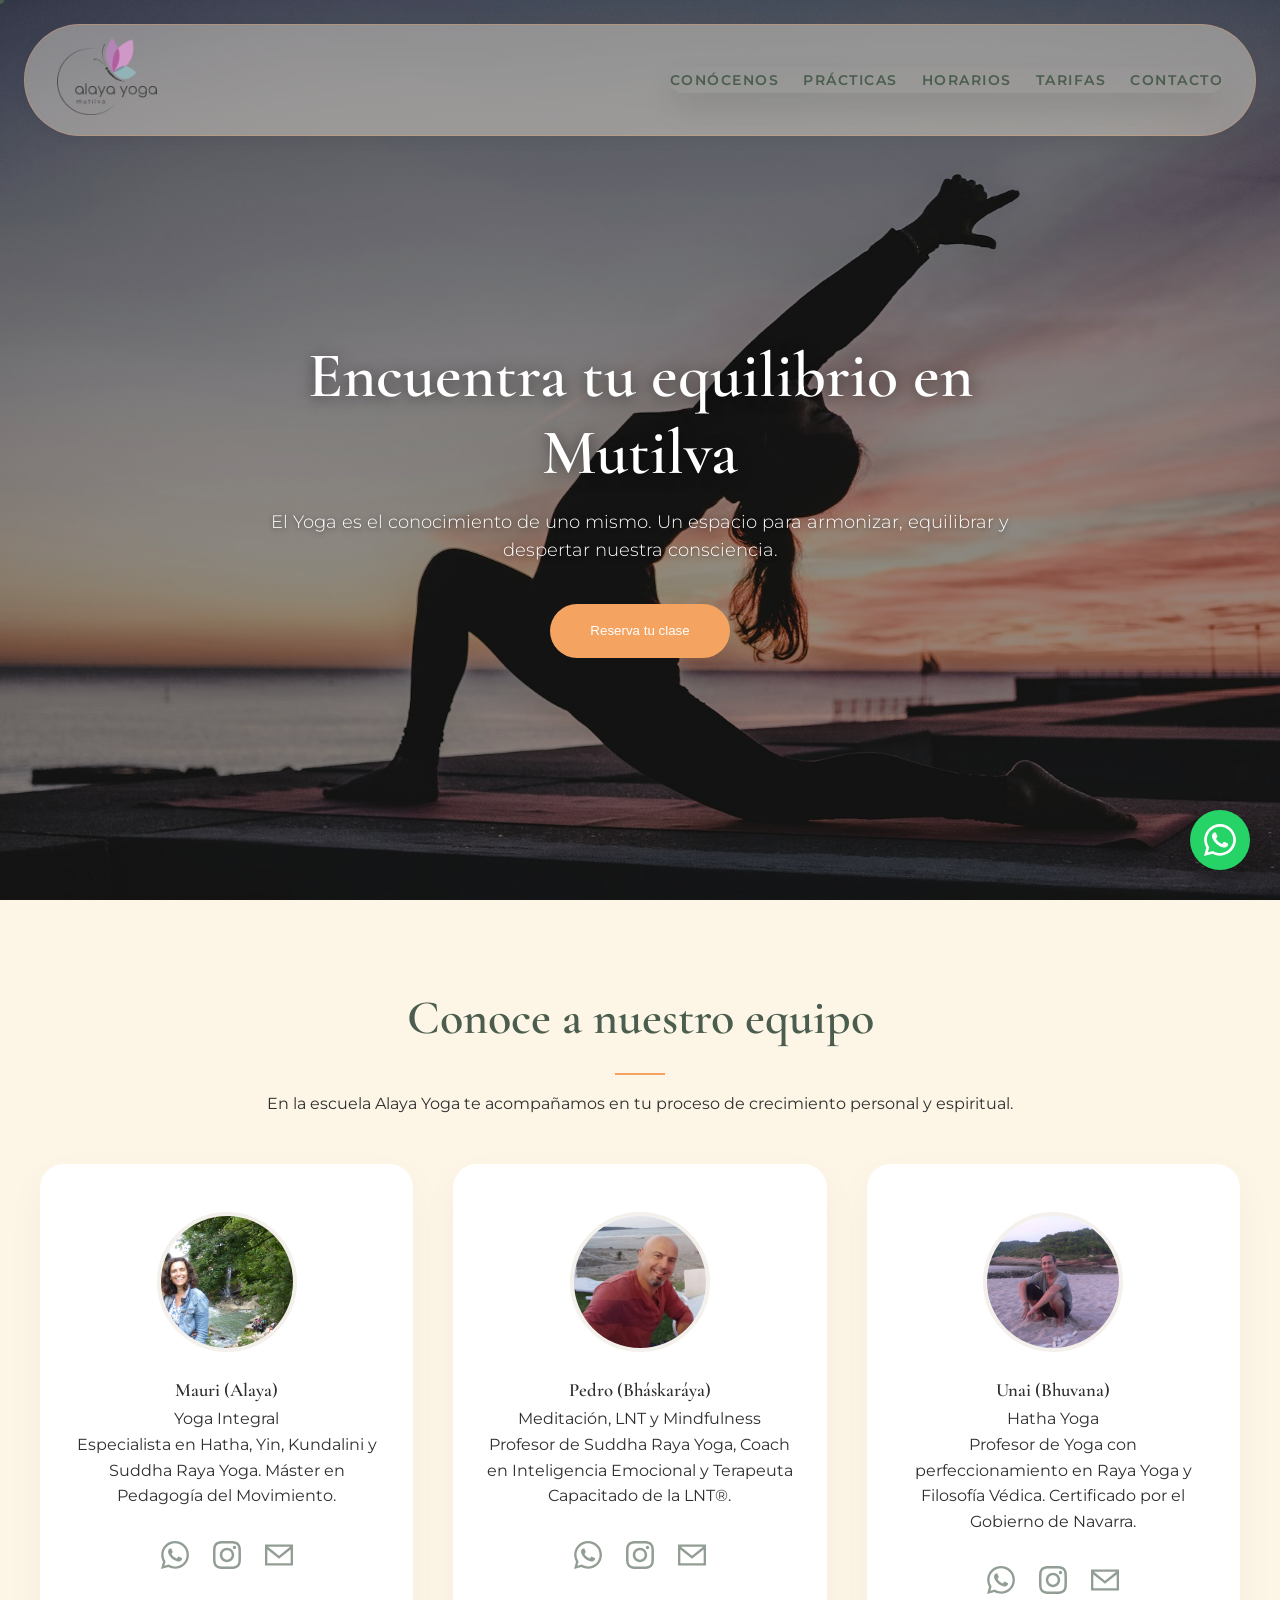
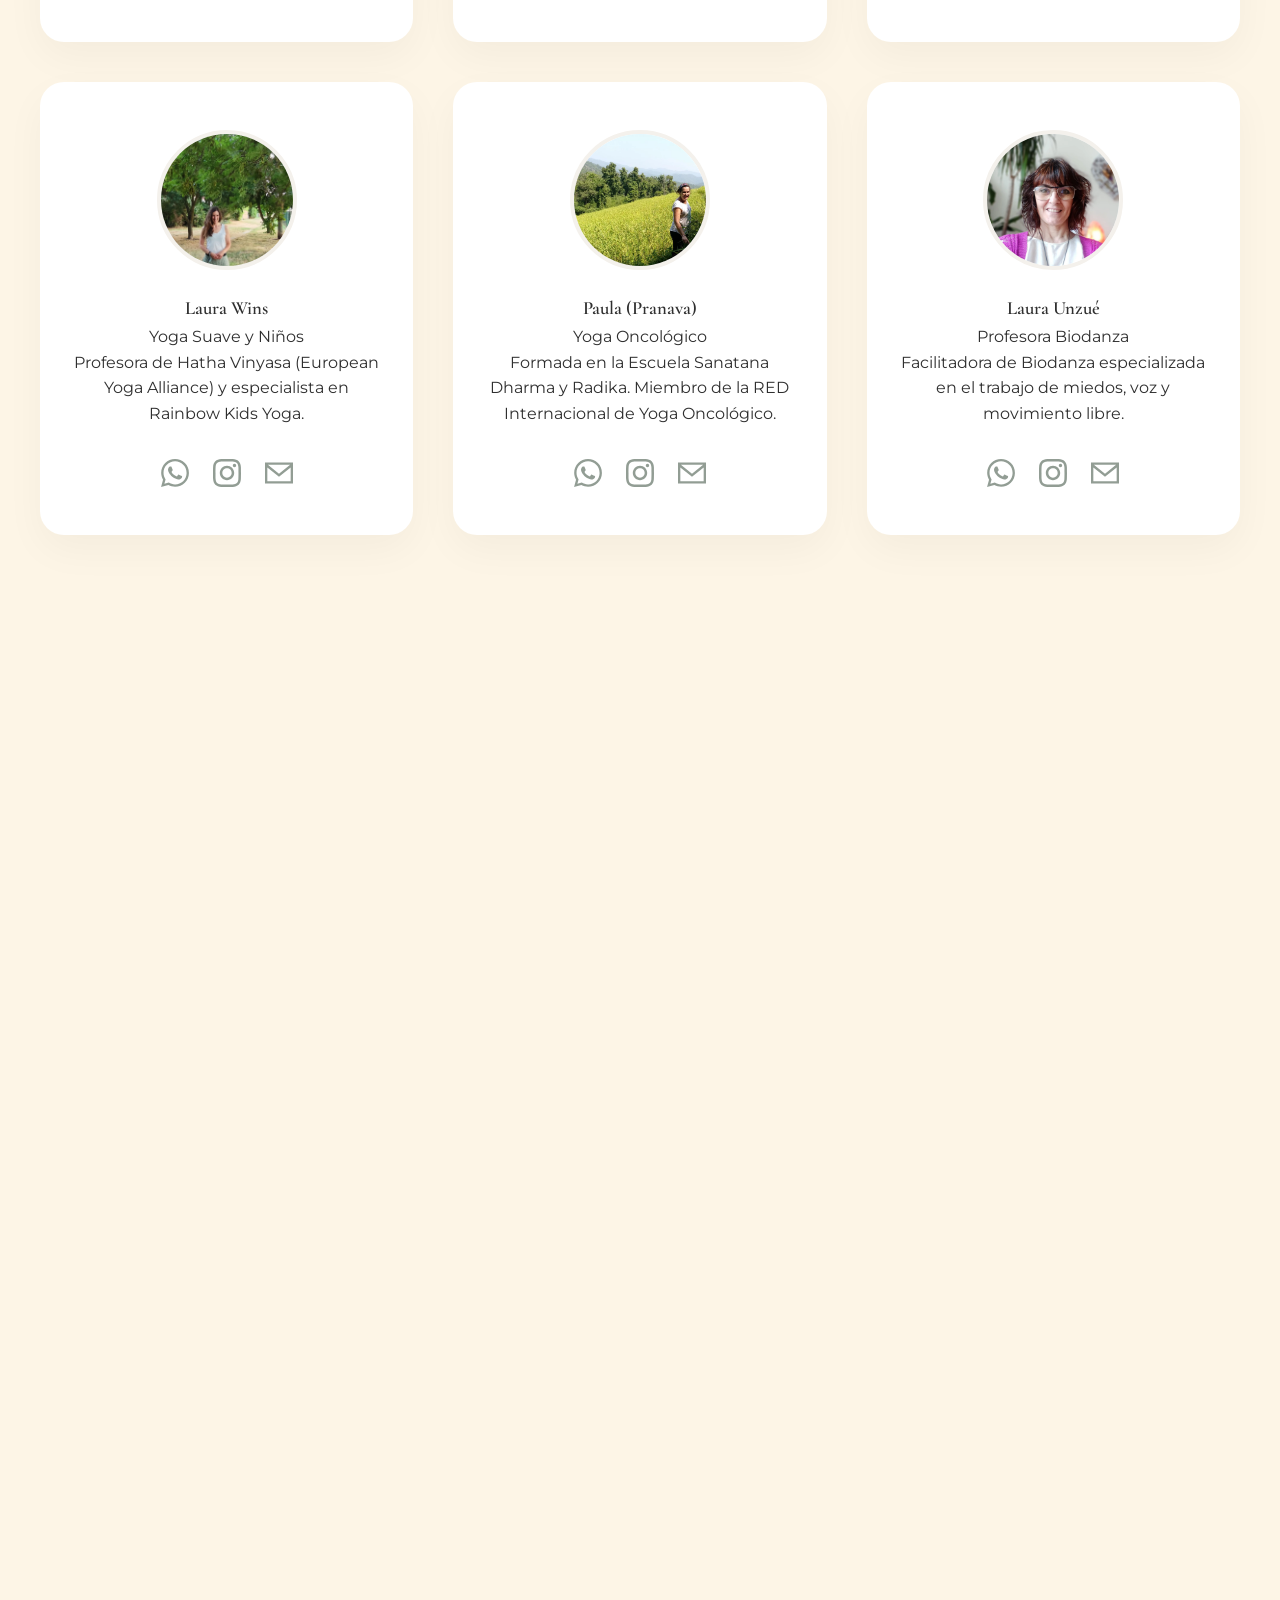
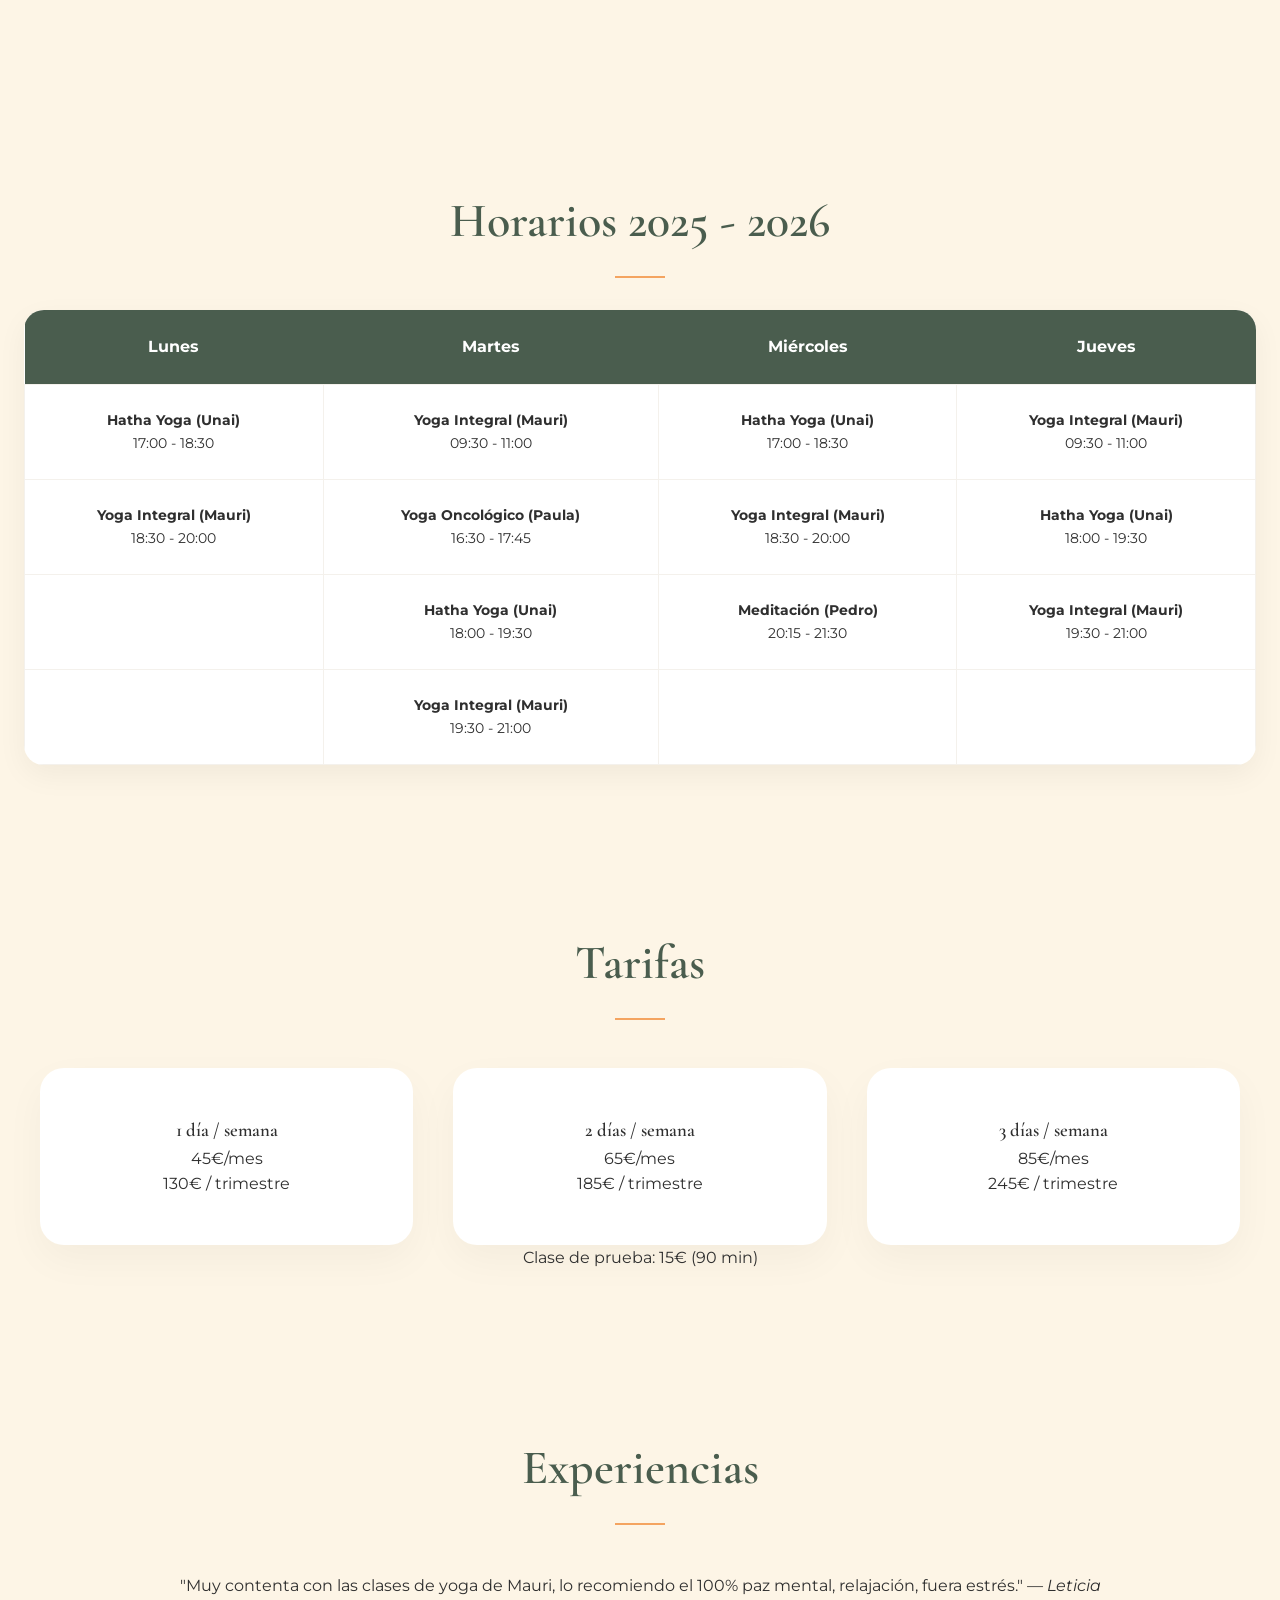
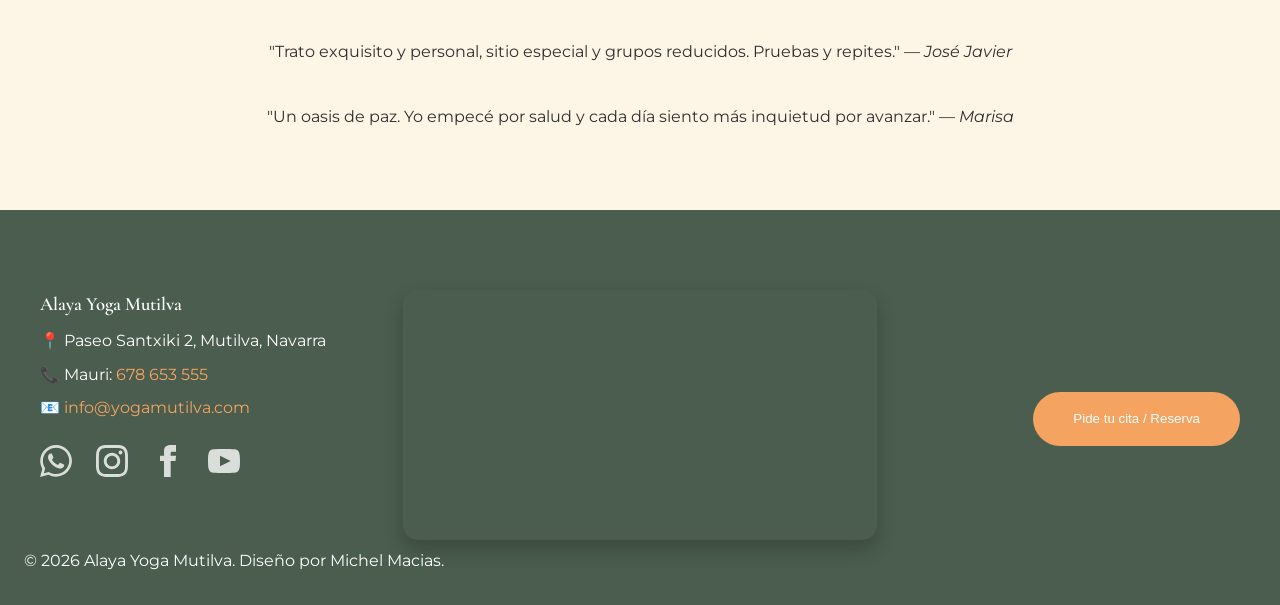
==== commit bcbd6294: "feat(ui): rediseño completo Mobile First, animaciones e integración del calendario" ====
--- a/index.html
+++ b/index.html
@@ -7,15 +7,16 @@
     <link rel="stylesheet" href="style.css">
     <link rel="preconnect" href="https://fonts.googleapis.com">
     <link rel="preconnect" href="https://fonts.gstatic.com" crossorigin>
-    <link href="https://fonts.googleapis.com/css2?family=Playfair+Display:wght@400;700;800&family=Poppins:wght@300;400;500;600&display=swap" rel="stylesheet">
+    <link href="https://fonts.googleapis.com/css2?family=Cormorant+Garamond:wght@400;600&family=Montserrat:wght@300;400;500&display=swap" rel="stylesheet">
 </head>
 <body>
     <header>
         <nav>
-            <div class="nav-brand">
-                <img src="assets/img/logo.webp" alt="Alaya Yoga Logo" class="main-logo" onerror="this.src='https://lirp.cdn-website.com/ae50904d/dms3rep/multi/opt/Alaya+Yoga_Logo-1297--120w.png'">
-            </div>
-            <!-- Botón Hamburguesa Móvil -->
+            <div class="logo-container">
+                <a href="#" aria-label="Ir al inicio">
+                    <img src="assets/img/logo.webp" alt="Alaya Yoga Logo" class="main-logo">
+                </a>
+            </div>
             <div class="hamburger" id="hamburger">
                 <span></span>
                 <span></span>
@@ -37,7 +38,7 @@
             <div class="hero-content">
                 <h1>Encuentra tu equilibrio en Mutilva</h1>
                 <p>El Yoga es el conocimiento de uno mismo. Un espacio para armonizar, equilibrar y despertar nuestra consciencia.</p>
-                <button id="btn-reservar-hero" class="cta-button">Reserva tu clase</button>
+                <button id="btn-reservar-hero" class="cta-button" style="border:none; cursor:pointer;">Reserva tu clase</button>
             </div>
         </section>
 
@@ -47,39 +48,69 @@
             <p class="intro-text">En la escuela Alaya Yoga te acompañamos en tu proceso de crecimiento personal y espiritual.</p>
             <div class="team-grid">
                 <div class="team-card">
-                    <img src="assets/img/mauri.webp" alt="Mauri (Alaya)" class="team-img" onerror="this.style.display='none'">
+                    <img src="assets/img/mauri.webp" alt="Mauri (Alaya)" class="team-img">
                     <h3>Mauri (Alaya)</h3>
                     <p class="role">Yoga Integral</p>
                     <p class="bio">Especialista en Hatha, Yin, Kundalini y Suddha Raya Yoga. Máster en Pedagogía del Movimiento.</p>
                     <div class="team-social">
                         <a href="https://wa.me/34678653555" target="_blank" title="WhatsApp"><svg viewBox="0 0 24 24"><path d="M.057 24l1.687-6.163c-1.041-1.804-1.588-3.849-1.587-5.946.003-6.556 5.338-11.891 11.893-11.891 3.181.001 6.167 1.24 8.413 3.488 2.245 2.248 3.481 5.236 3.48 8.414-.003 6.557-5.338 11.892-11.893 11.892-1.99-.001-3.951-.5-5.688-1.448l-6.305 1.654zm6.597-3.807c1.676.995 3.276 1.591 5.392 1.592 5.448 0 9.886-4.438 9.889-9.885.002-5.462-4.415-9.89-9.881-9.892-5.452 0-9.887 4.434-9.889 9.884-.001 2.225.651 3.891 1.746 5.634l-.999 3.648 3.742-.981zm11.387-5.464c-.074-.124-.272-.198-.57-.347-.297-.149-1.758-.868-2.031-.967-.272-.099-.47-.149-.668.149-.198.297-.767.967-.941 1.165-.173.198-.347.223-.644.074-.297-.149-1.255-.462-2.39-1.475-.883-.788-1.48-1.761-1.653-2.059-.173-.297-.018-.458.13-.606.134-.133.297-.347.446-.521.151-.172.2-.296.3-.495.099-.198.05-.372-.025-.521-.075-.148-.669-1.611-.916-2.206-.242-.579-.487-.501-.669-.51l-.57-.01c-.198 0-.52.074-.792.372s-1.04 1.016-1.04 2.479 1.065 2.876 1.213 3.074c.149.198 2.095 3.2 5.076 4.487.709.306 1.263.489 1.694.626.712.226 1.36.194 1.872.118.571-.085 1.758-.719 2.006-1.413.248-.695.248-1.29.173-1.414z"/></svg></a>
-                    </div>
-                </div>
-                <div class="team-card">
-                    <img src="assets/img/pedro.webp" alt="Pedro (Bháskaráya)" class="team-img" onerror="this.style.display='none'">
+                        <a href="#" target="_blank" title="Instagram"><svg viewBox="0 0 24 24"><path d="M12 2.163c3.204 0 3.584.012 4.85.07 3.252.148 4.771 1.691 4.919 4.919.058 1.265.069 1.645.069 4.849 0 3.205-.012 3.584-.069 4.849-.149 3.225-1.664 4.771-4.919 4.919-1.266.058-1.644.07-4.85.07-3.204 0-3.584-.012-4.849-.07-3.26-.149-4.771-1.699-4.919-4.92-.058-1.265-.07-1.644-.07-4.849 0-3.204.013-3.583.07-4.849.149-3.227 1.664-4.771 4.919-4.919 1.266-.057 1.645-.069 4.849-.069zm0-2.163c-3.259 0-3.667.014-4.947.072-4.358.2-6.78 2.618-6.98 6.98-.059 1.281-.073 1.689-.073 4.948 0 3.259.014 3.668.072 4.948.2 4.358 2.618 6.78 6.98 6.98 1.281.058 1.689.072 4.948.072 3.259 0 3.668-.014 4.948-.072 4.354-.2 6.782-2.618 6.979-6.98.059-1.28.073-1.689.073-4.948 0-3.259-.014-3.667-.072-4.947-.196-4.354-2.617-6.78-6.979-6.98-1.281-.059-1.69-.073-4.949-.073zm0 5.838c-3.403 0-6.162 2.759-6.162 6.162s2.759 6.163 6.162 6.163 6.162-2.759 6.162-6.163c0-3.403-2.759-6.162-6.162-6.162zm0 10.162c-2.209 0-4-1.79-4-4 0-2.209 1.791-4 4-4s4 1.791 4 4c0 2.21-1.791 4-4 4zm6.406-11.845c-.796 0-1.441.645-1.441 1.44s.645 1.44 1.441 1.44c.795 0 1.439-.645 1.439-1.44s-.644-1.44-1.439-1.44z"/></svg></a>
+                        <a href="mailto:info@yogamutilva.com" title="Email"><svg viewBox="0 0 24 24"><path d="M0 3v18h24v-18h-24zm21.518 2l-9.518 7.713-9.518-7.713h19.036zm-19.518 14v-11.817l10 8.104 10-8.104v11.817h-20z"/></svg></a>
+                    </div>
+                </div>
+                <div class="team-card">
+                    <img src="assets/img/pedro.webp" alt="Pedro (Bháskaráya)" class="team-img">
                     <h3>Pedro (Bháskaráya)</h3>
                     <p class="role">Meditación, LNT y Mindfulness</p>
                     <p class="bio">Profesor de Suddha Raya Yoga, Coach en Inteligencia Emocional y Terapeuta Capacitado de la LNT®.</p>
                     <div class="team-social">
-                        <a href="https://wa.me/34639457793" target="_blank" title="WhatsApp"><svg viewBox="0 0 24 24"><path d="M.057 24l1.687-6.163c-1.041-1.804-1.588-3.849-1.587-5.946.003-6.556 5.338-11.891 11.893-11.891 3.181.001 6.167 1.24 8.413 3.488 2.245 2.248 3.481 5.236 3.48 8.414-.003 6.557-5.338 11.892-11.893 11.892-1.99-.001-3.951-.5-5.688-1.448l-6.305 1.654zm6.597-3.807c1.676.995 3.276 1.591 5.392 1.592 5.448 0 9.886-4.438 9.889-9.885.002-5.462-4.415-9.89-9.881-9.892-5.452 0-9.887 4.434-9.889 9.884-.001 2.225.651 3.891 1.746 5.634l-.999 3.648 3.742-.981zm11.387-5.464c-.074-.124-.272-.198-.57-.347-.297-.149-1.758-.868-2.031-.967-.272-.099-.47-.149-.668.149-.198.297-.767.967-.941 1.165-.173.198-.347.223-.644.074-.297-.149-1.255-.462-2.39-1.475-.883-.788-1.48-1.761-1.653-2.059-.173-.297-.018-.458.13-.606.134-.133.297-.347.446-.521.151-.172.2-.296.3-.495.099-.198.05-.372-.025-.521-.075-.148-.669-1.611-.916-2.206-.242-.579-.487-.501-.669-.51l-.57-.01c-.198 0-.52.074-.792.372s-1.04 1.016-1.04 2.479 1.065 2.876 1.213 3.074c.149.198 2.095 3.2 5.076 4.487.709.306 1.263.489 1.694.626.712.226 1.36.194 1.872.118.571-.085 1.758-.719 2.006-1.413.248-.695.248-1.29.173-1.414z"/></svg></a>
-                    </div>
-                </div>
-                <div class="team-card">
-                    <img src="assets/img/laura_wins.webp" alt="Laura Wins" class="team-img" onerror="this.style.display='none'">
+                        <a href="#" target="_blank" title="WhatsApp"><svg viewBox="0 0 24 24"><path d="M.057 24l1.687-6.163c-1.041-1.804-1.588-3.849-1.587-5.946.003-6.556 5.338-11.891 11.893-11.891 3.181.001 6.167 1.24 8.413 3.488 2.245 2.248 3.481 5.236 3.48 8.414-.003 6.557-5.338 11.892-11.893 11.892-1.99-.001-3.951-.5-5.688-1.448l-6.305 1.654zm6.597-3.807c1.676.995 3.276 1.591 5.392 1.592 5.448 0 9.886-4.438 9.889-9.885.002-5.462-4.415-9.89-9.881-9.892-5.452 0-9.887 4.434-9.889 9.884-.001 2.225.651 3.891 1.746 5.634l-.999 3.648 3.742-.981zm11.387-5.464c-.074-.124-.272-.198-.57-.347-.297-.149-1.758-.868-2.031-.967-.272-.099-.47-.149-.668.149-.198.297-.767.967-.941 1.165-.173.198-.347.223-.644.074-.297-.149-1.255-.462-2.39-1.475-.883-.788-1.48-1.761-1.653-2.059-.173-.297-.018-.458.13-.606.134-.133.297-.347.446-.521.151-.172.2-.296.3-.495.099-.198.05-.372-.025-.521-.075-.148-.669-1.611-.916-2.206-.242-.579-.487-.501-.669-.51l-.57-.01c-.198 0-.52.074-.792.372s-1.04 1.016-1.04 2.479 1.065 2.876 1.213 3.074c.149.198 2.095 3.2 5.076 4.487.709.306 1.263.489 1.694.626.712.226 1.36.194 1.872.118.571-.085 1.758-.719 2.006-1.413.248-.695.248-1.29.173-1.414z"/></svg></a>
+                        <a href="#" target="_blank" title="Instagram"><svg viewBox="0 0 24 24"><path d="M12 2.163c3.204 0 3.584.012 4.85.07 3.252.148 4.771 1.691 4.919 4.919.058 1.265.069 1.645.069 4.849 0 3.205-.012 3.584-.069 4.849-.149 3.225-1.664 4.771-4.919 4.919-1.266.058-1.644.07-4.85.07-3.204 0-3.584-.012-4.849-.07-3.26-.149-4.771-1.699-4.919-4.92-.058-1.265-.07-1.644-.07-4.849 0-3.204.013-3.583.07-4.849.149-3.227 1.664-4.771 4.919-4.919 1.266-.057 1.645-.069 4.849-.069zm0-2.163c-3.259 0-3.667.014-4.947.072-4.358.2-6.78 2.618-6.98 6.98-.059 1.281-.073 1.689-.073 4.948 0 3.259.014 3.668.072 4.948.2 4.358 2.618 6.78 6.98 6.98 1.281.058 1.689.072 4.948.072 3.259 0 3.668-.014 4.948-.072 4.354-.2 6.782-2.618 6.979-6.98.059-1.28.073-1.689.073-4.948 0-3.259-.014-3.667-.072-4.947-.196-4.354-2.617-6.78-6.979-6.98-1.281-.059-1.69-.073-4.949-.073zm0 5.838c-3.403 0-6.162 2.759-6.162 6.162s2.759 6.163 6.162 6.163 6.162-2.759 6.162-6.163c0-3.403-2.759-6.162-6.162-6.162zm0 10.162c-2.209 0-4-1.79-4-4 0-2.209 1.791-4 4-4s4 1.791 4 4c0 2.21-1.791 4-4 4zm6.406-11.845c-.796 0-1.441.645-1.441 1.44s.645 1.44 1.441 1.44c.795 0 1.439-.645 1.439-1.44s-.644-1.44-1.439-1.44z"/></svg></a>
+                        <a href="#" title="Email"><svg viewBox="0 0 24 24"><path d="M0 3v18h24v-18h-24zm21.518 2l-9.518 7.713-9.518-7.713h19.036zm-19.518 14v-11.817l10 8.104 10-8.104v11.817h-20z"/></svg></a>
+                    </div>
+                </div>
+                <div class="team-card">
+                    <img src="assets/img/unai.webp" alt="Unai (Bhuvana)" class="team-img">
+                    <h3>Unai (Bhuvana)</h3>
+                    <p class="role">Hatha Yoga</p>
+                    <p class="bio">Profesor de Yoga con perfeccionamiento en Raya Yoga y Filosofía Védica. Certificado por el Gobierno de Navarra.</p>
+                    <div class="team-social">
+                        <a href="#" target="_blank" title="WhatsApp"><svg viewBox="0 0 24 24"><path d="M.057 24l1.687-6.163c-1.041-1.804-1.588-3.849-1.587-5.946.003-6.556 5.338-11.891 11.893-11.891 3.181.001 6.167 1.24 8.413 3.488 2.245 2.248 3.481 5.236 3.48 8.414-.003 6.557-5.338 11.892-11.893 11.892-1.99-.001-3.951-.5-5.688-1.448l-6.305 1.654zm6.597-3.807c1.676.995 3.276 1.591 5.392 1.592 5.448 0 9.886-4.438 9.889-9.885.002-5.462-4.415-9.89-9.881-9.892-5.452 0-9.887 4.434-9.889 9.884-.001 2.225.651 3.891 1.746 5.634l-.999 3.648 3.742-.981zm11.387-5.464c-.074-.124-.272-.198-.57-.347-.297-.149-1.758-.868-2.031-.967-.272-.099-.47-.149-.668.149-.198.297-.767.967-.941 1.165-.173.198-.347.223-.644.074-.297-.149-1.255-.462-2.39-1.475-.883-.788-1.48-1.761-1.653-2.059-.173-.297-.018-.458.13-.606.134-.133.297-.347.446-.521.151-.172.2-.296.3-.495.099-.198.05-.372-.025-.521-.075-.148-.669-1.611-.916-2.206-.242-.579-.487-.501-.669-.51l-.57-.01c-.198 0-.52.074-.792.372s-1.04 1.016-1.04 2.479 1.065 2.876 1.213 3.074c.149.198 2.095 3.2 5.076 4.487.709.306 1.263.489 1.694.626.712.226 1.36.194 1.872.118.571-.085 1.758-.719 2.006-1.413.248-.695.248-1.29.173-1.414z"/></svg></a>
+                        <a href="#" target="_blank" title="Instagram"><svg viewBox="0 0 24 24"><path d="M12 2.163c3.204 0 3.584.012 4.85.07 3.252.148 4.771 1.691 4.919 4.919.058 1.265.069 1.645.069 4.849 0 3.205-.012 3.584-.069 4.849-.149 3.225-1.664 4.771-4.919 4.919-1.266.058-1.644.07-4.85.07-3.204 0-3.584-.012-4.849-.07-3.26-.149-4.771-1.699-4.919-4.92-.058-1.265-.07-1.644-.07-4.849 0-3.204.013-3.583.07-4.849.149-3.227 1.664-4.771 4.919-4.919 1.266-.057 1.645-.069 4.849-.069zm0-2.163c-3.259 0-3.667.014-4.947.072-4.358.2-6.78 2.618-6.98 6.98-.059 1.281-.073 1.689-.073 4.948 0 3.259.014 3.668.072 4.948.2 4.358 2.618 6.78 6.98 6.98 1.281.058 1.689.072 4.948.072 3.259 0 3.668-.014 4.948-.072 4.354-.2 6.782-2.618 6.979-6.98.059-1.28.073-1.689.073-4.948 0-3.259-.014-3.667-.072-4.947-.196-4.354-2.617-6.78-6.979-6.98-1.281-.059-1.69-.073-4.949-.073zm0 5.838c-3.403 0-6.162 2.759-6.162 6.162s2.759 6.163 6.162 6.163 6.162-2.759 6.162-6.163c0-3.403-2.759-6.162-6.162-6.162zm0 10.162c-2.209 0-4-1.79-4-4 0-2.209 1.791-4 4-4s4 1.791 4 4c0 2.21-1.791 4-4 4zm6.406-11.845c-.796 0-1.441.645-1.441 1.44s.645 1.44 1.441 1.44c.795 0 1.439-.645 1.439-1.44s-.644-1.44-1.439-1.44z"/></svg></a>
+                        <a href="#" title="Email"><svg viewBox="0 0 24 24"><path d="M0 3v18h24v-18h-24zm21.518 2l-9.518 7.713-9.518-7.713h19.036zm-19.518 14v-11.817l10 8.104 10-8.104v11.817h-20z"/></svg></a>
+                    </div>
+                </div>
+                <div class="team-card">
+                    <img src="assets/img/laura_wins.webp" alt="Laura Wins" class="team-img">
                     <h3>Laura Wins</h3>
                     <p class="role">Yoga Suave y Niños</p>
                     <p class="bio">Profesora de Hatha Vinyasa (European Yoga Alliance) y especialista en Rainbow Kids Yoga.</p>
                     <div class="team-social">
-                        <a href="https://wa.me/34661241344" target="_blank" title="WhatsApp"><svg viewBox="0 0 24 24"><path d="M.057 24l1.687-6.163c-1.041-1.804-1.588-3.849-1.587-5.946.003-6.556 5.338-11.891 11.893-11.891 3.181.001 6.167 1.24 8.413 3.488 2.245 2.248 3.481 5.236 3.48 8.414-.003 6.557-5.338 11.892-11.893 11.892-1.99-.001-3.951-.5-5.688-1.448l-6.305 1.654zm6.597-3.807c1.676.995 3.276 1.591 5.392 1.592 5.448 0 9.886-4.438 9.889-9.885.002-5.462-4.415-9.89-9.881-9.892-5.452 0-9.887 4.434-9.889 9.884-.001 2.225.651 3.891 1.746 5.634l-.999 3.648 3.742-.981zm11.387-5.464c-.074-.124-.272-.198-.57-.347-.297-.149-1.758-.868-2.031-.967-.272-.099-.47-.149-.668.149-.198.297-.767.967-.941 1.165-.173.198-.347.223-.644.074-.297-.149-1.255-.462-2.39-1.475-.883-.788-1.48-1.761-1.653-2.059-.173-.297-.018-.458.13-.606.134-.133.297-.347.446-.521.151-.172.2-.296.3-.495.099-.198.05-.372-.025-.521-.075-.148-.669-1.611-.916-2.206-.242-.579-.487-.501-.669-.51l-.57-.01c-.198 0-.52.074-.792.372s-1.04 1.016-1.04 2.479 1.065 2.876 1.213 3.074c.149.198 2.095 3.2 5.076 4.487.709.306 1.263.489 1.694.626.712.226 1.36.194 1.872.118.571-.085 1.758-.719 2.006-1.413.248-.695.248-1.29.173-1.414z"/></svg></a>
-                    </div>
-                </div>
-                <div class="team-card">
-                    <img src="assets/img/paula.webp" alt="Paula (Pranava)" class="team-img" onerror="this.style.display='none'">
+                        <a href="#" target="_blank" title="WhatsApp"><svg viewBox="0 0 24 24"><path d="M.057 24l1.687-6.163c-1.041-1.804-1.588-3.849-1.587-5.946.003-6.556 5.338-11.891 11.893-11.891 3.181.001 6.167 1.24 8.413 3.488 2.245 2.248 3.481 5.236 3.48 8.414-.003 6.557-5.338 11.892-11.893 11.892-1.99-.001-3.951-.5-5.688-1.448l-6.305 1.654zm6.597-3.807c1.676.995 3.276 1.591 5.392 1.592 5.448 0 9.886-4.438 9.889-9.885.002-5.462-4.415-9.89-9.881-9.892-5.452 0-9.887 4.434-9.889 9.884-.001 2.225.651 3.891 1.746 5.634l-.999 3.648 3.742-.981zm11.387-5.464c-.074-.124-.272-.198-.57-.347-.297-.149-1.758-.868-2.031-.967-.272-.099-.47-.149-.668.149-.198.297-.767.967-.941 1.165-.173.198-.347.223-.644.074-.297-.149-1.255-.462-2.39-1.475-.883-.788-1.48-1.761-1.653-2.059-.173-.297-.018-.458.13-.606.134-.133.297-.347.446-.521.151-.172.2-.296.3-.495.099-.198.05-.372-.025-.521-.075-.148-.669-1.611-.916-2.206-.242-.579-.487-.501-.669-.51l-.57-.01c-.198 0-.52.074-.792.372s-1.04 1.016-1.04 2.479 1.065 2.876 1.213 3.074c.149.198 2.095 3.2 5.076 4.487.709.306 1.263.489 1.694.626.712.226 1.36.194 1.872.118.571-.085 1.758-.719 2.006-1.413.248-.695.248-1.29.173-1.414z"/></svg></a>
+                        <a href="#" target="_blank" title="Instagram"><svg viewBox="0 0 24 24"><path d="M12 2.163c3.204 0 3.584.012 4.85.07 3.252.148 4.771 1.691 4.919 4.919.058 1.265.069 1.645.069 4.849 0 3.205-.012 3.584-.069 4.849-.149 3.225-1.664 4.771-4.919 4.919-1.266.058-1.644.07-4.85.07-3.204 0-3.584-.012-4.849-.07-3.26-.149-4.771-1.699-4.919-4.92-.058-1.265-.07-1.644-.07-4.849 0-3.204.013-3.583.07-4.849.149-3.227 1.664-4.771 4.919-4.919 1.266-.057 1.645-.069 4.849-.069zm0-2.163c-3.259 0-3.667.014-4.947.072-4.358.2-6.78 2.618-6.98 6.98-.059 1.281-.073 1.689-.073 4.948 0 3.259.014 3.668.072 4.948.2 4.358 2.618 6.78 6.98 6.98 1.281.058 1.689.072 4.948.072 3.259 0 3.668-.014 4.948-.072 4.354-.2 6.782-2.618 6.979-6.98.059-1.28.073-1.689.073-4.948 0-3.259-.014-3.667-.072-4.947-.196-4.354-2.617-6.78-6.979-6.98-1.281-.059-1.69-.073-4.949-.073zm0 5.838c-3.403 0-6.162 2.759-6.162 6.162s2.759 6.163 6.162 6.163 6.162-2.759 6.162-6.163c0-3.403-2.759-6.162-6.162-6.162zm0 10.162c-2.209 0-4-1.79-4-4 0-2.209 1.791-4 4-4s4 1.791 4 4c0 2.21-1.791 4-4 4zm6.406-11.845c-.796 0-1.441.645-1.441 1.44s.645 1.44 1.441 1.44c.795 0 1.439-.645 1.439-1.44s-.644-1.44-1.439-1.44z"/></svg></a>
+                        <a href="#" title="Email"><svg viewBox="0 0 24 24"><path d="M0 3v18h24v-18h-24zm21.518 2l-9.518 7.713-9.518-7.713h19.036zm-19.518 14v-11.817l10 8.104 10-8.104v11.817h-20z"/></svg></a>
+                    </div>
+                </div>
+                <div class="team-card">
+                    <img src="assets/img/paula.webp" alt="Paula (Pranava)" class="team-img">
                     <h3>Paula (Pranava)</h3>
                     <p class="role">Yoga Oncológico</p>
                     <p class="bio">Formada en la Escuela Sanatana Dharma y Radika. Miembro de la RED Internacional de Yoga Oncológico.</p>
                     <div class="team-social">
                         <a href="https://wa.me/34606143151" target="_blank" title="WhatsApp"><svg viewBox="0 0 24 24"><path d="M.057 24l1.687-6.163c-1.041-1.804-1.588-3.849-1.587-5.946.003-6.556 5.338-11.891 11.893-11.891 3.181.001 6.167 1.24 8.413 3.488 2.245 2.248 3.481 5.236 3.48 8.414-.003 6.557-5.338 11.892-11.893 11.892-1.99-.001-3.951-.5-5.688-1.448l-6.305 1.654zm6.597-3.807c1.676.995 3.276 1.591 5.392 1.592 5.448 0 9.886-4.438 9.889-9.885.002-5.462-4.415-9.89-9.881-9.892-5.452 0-9.887 4.434-9.889 9.884-.001 2.225.651 3.891 1.746 5.634l-.999 3.648 3.742-.981zm11.387-5.464c-.074-.124-.272-.198-.57-.347-.297-.149-1.758-.868-2.031-.967-.272-.099-.47-.149-.668.149-.198.297-.767.967-.941 1.165-.173.198-.347.223-.644.074-.297-.149-1.255-.462-2.39-1.475-.883-.788-1.48-1.761-1.653-2.059-.173-.297-.018-.458.13-.606.134-.133.297-.347.446-.521.151-.172.2-.296.3-.495.099-.198.05-.372-.025-.521-.075-.148-.669-1.611-.916-2.206-.242-.579-.487-.501-.669-.51l-.57-.01c-.198 0-.52.074-.792.372s-1.04 1.016-1.04 2.479 1.065 2.876 1.213 3.074c.149.198 2.095 3.2 5.076 4.487.709.306 1.263.489 1.694.626.712.226 1.36.194 1.872.118.571-.085 1.758-.719 2.006-1.413.248-.695.248-1.29.173-1.414z"/></svg></a>
+                        <a href="#" target="_blank" title="Instagram"><svg viewBox="0 0 24 24"><path d="M12 2.163c3.204 0 3.584.012 4.85.07 3.252.148 4.771 1.691 4.919 4.919.058 1.265.069 1.645.069 4.849 0 3.205-.012 3.584-.069 4.849-.149 3.225-1.664 4.771-4.919 4.919-1.266.058-1.644.07-4.85.07-3.204 0-3.584-.012-4.849-.07-3.26-.149-4.771-1.699-4.919-4.92-.058-1.265-.07-1.644-.07-4.849 0-3.204.013-3.583.07-4.849.149-3.227 1.664-4.771 4.919-4.919 1.266-.057 1.645-.069 4.849-.069zm0-2.163c-3.259 0-3.667.014-4.947.072-4.358.2-6.78 2.618-6.98 6.98-.059 1.281-.073 1.689-.073 4.948 0 3.259.014 3.668.072 4.948.2 4.358 2.618 6.78 6.98 6.98 1.281.058 1.689.072 4.948.072 3.259 0 3.668-.014 4.948-.072 4.354-.2 6.782-2.618 6.979-6.98.059-1.28.073-1.689.073-4.948 0-3.259-.014-3.667-.072-4.947-.196-4.354-2.617-6.78-6.979-6.98-1.281-.059-1.69-.073-4.949-.073zm0 5.838c-3.403 0-6.162 2.759-6.162 6.162s2.759 6.163 6.162 6.163 6.162-2.759 6.162-6.163c0-3.403-2.759-6.162-6.162-6.162zm0 10.162c-2.209 0-4-1.79-4-4 0-2.209 1.791-4 4-4s4 1.791 4 4c0 2.21-1.791 4-4 4zm6.406-11.845c-.796 0-1.441.645-1.441 1.44s.645 1.44 1.441 1.44c.795 0 1.439-.645 1.439-1.44s-.644-1.44-1.439-1.44z"/></svg></a>
+                        <a href="#" title="Email"><svg viewBox="0 0 24 24"><path d="M0 3v18h24v-18h-24zm21.518 2l-9.518 7.713-9.518-7.713h19.036zm-19.518 14v-11.817l10 8.104 10-8.104v11.817h-20z"/></svg></a>
+                    </div>
+                </div>
+                <div class="team-card">
+                    <img src="assets/img/laura_unzue.webp" alt="Laura Unzué" class="team-img">
+                    <h3>Laura Unzué</h3>
+                    <p class="role">Profesora Biodanza</p>
+                    <p class="bio">Facilitadora de Biodanza especializada en el trabajo de miedos, voz y movimiento libre.</p>
+                    <div class="team-social">
+                        <a href="https://wa.me/34696088071" target="_blank" title="WhatsApp"><svg viewBox="0 0 24 24"><path d="M.057 24l1.687-6.163c-1.041-1.804-1.588-3.849-1.587-5.946.003-6.556 5.338-11.891 11.893-11.891 3.181.001 6.167 1.24 8.413 3.488 2.245 2.248 3.481 5.236 3.48 8.414-.003 6.557-5.338 11.892-11.893 11.892-1.99-.001-3.951-.5-5.688-1.448l-6.305 1.654zm6.597-3.807c1.676.995 3.276 1.591 5.392 1.592 5.448 0 9.886-4.438 9.889-9.885.002-5.462-4.415-9.89-9.881-9.892-5.452 0-9.887 4.434-9.889 9.884-.001 2.225.651 3.891 1.746 5.634l-.999 3.648 3.742-.981zm11.387-5.464c-.074-.124-.272-.198-.57-.347-.297-.149-1.758-.868-2.031-.967-.272-.099-.47-.149-.668.149-.198.297-.767.967-.941 1.165-.173.198-.347.223-.644.074-.297-.149-1.255-.462-2.39-1.475-.883-.788-1.48-1.761-1.653-2.059-.173-.297-.018-.458.13-.606.134-.133.297-.347.446-.521.151-.172.2-.296.3-.495.099-.198.05-.372-.025-.521-.075-.148-.669-1.611-.916-2.206-.242-.579-.487-.501-.669-.51l-.57-.01c-.198 0-.52.074-.792.372s-1.04 1.016-1.04 2.479 1.065 2.876 1.213 3.074c.149.198 2.095 3.2 5.076 4.487.709.306 1.263.489 1.694.626.712.226 1.36.194 1.872.118.571-.085 1.758-.719 2.006-1.413.248-.695.248-1.29.173-1.414z"/></svg></a>
+                        <a href="#" target="_blank" title="Instagram"><svg viewBox="0 0 24 24"><path d="M12 2.163c3.204 0 3.584.012 4.85.07 3.252.148 4.771 1.691 4.919 4.919.058 1.265.069 1.645.069 4.849 0 3.205-.012 3.584-.069 4.849-.149 3.225-1.664 4.771-4.919 4.919-1.266.058-1.644.07-4.85.07-3.204 0-3.584-.012-4.849-.07-3.26-.149-4.771-1.699-4.919-4.92-.058-1.265-.07-1.644-.07-4.849 0-3.204.013-3.583.07-4.849.149-3.227 1.664-4.771 4.919-4.919 1.266-.057 1.645-.069 4.849-.069zm0-2.163c-3.259 0-3.667.014-4.947.072-4.358.2-6.78 2.618-6.98 6.98-.059 1.281-.073 1.689-.073 4.948 0 3.259.014 3.668.072 4.948.2 4.358 2.618 6.78 6.98 6.98 1.281.058 1.689.072 4.948.072 3.259 0 3.668-.014 4.948-.072 4.354-.2 6.782-2.618 6.979-6.98.059-1.28.073-1.689.073-4.948 0-3.259-.014-3.667-.072-4.947-.196-4.354-2.617-6.78-6.979-6.98-1.281-.059-1.69-.073-4.949-.073zm0 5.838c-3.403 0-6.162 2.759-6.162 6.162s2.759 6.163 6.162 6.163 6.162-2.759 6.162-6.163c0-3.403-2.759-6.162-6.162-6.162zm0 10.162c-2.209 0-4-1.79-4-4 0-2.209 1.791-4 4-4s4 1.791 4 4c0 2.21-1.791 4-4 4zm6.406-11.845c-.796 0-1.441.645-1.441 1.44s.645 1.44 1.441 1.44c.795 0 1.439-.645 1.439-1.44s-.644-1.44-1.439-1.44z"/></svg></a>
+                        <a href="#" title="Email"><svg viewBox="0 0 24 24"><path d="M0 3v18h24v-18h-24zm21.518 2l-9.518 7.713-9.518-7.713h19.036zm-19.518 14v-11.817l10 8.104 10-8.104v11.817h-20z"/></svg></a>
                     </div>
                 </div>
             </div>
@@ -135,26 +166,50 @@
                     </thead>
                     <tbody>
                         <tr>
-                            <td><strong>Hatha Yoga</strong><br>17:00 - 18:30</td>
-                            <td><strong>Yoga Integral</strong><br>09:30 - 11:00</td>
-                            <td><strong>Hatha Yoga</strong><br>17:00 - 18:30</td>
-                            <td><strong>Yoga Integral</strong><br>09:30 - 11:00</td>
-                        </tr>
-                        <tr>
-                            <td><strong>Yoga Integral</strong><br>18:30 - 20:00</td>
-                            <td><strong>Yoga Oncológico</strong><br>16:30 - 17:45</td>
-                            <td><strong>Yoga Integral</strong><br>18:30 - 20:00</td>
-                            <td><strong>Hatha Yoga</strong><br>18:00 - 19:30</td>
+                            <td>
+                                <strong>Hatha Yoga (Unai)</strong><br>17:00 - 18:30
+                            </td>
+                            <td>
+                                <strong>Yoga Integral (Mauri)</strong><br>09:30 - 11:00
+                            </td>
+                            <td>
+                                <strong>Hatha Yoga (Unai)</strong><br>17:00 - 18:30
+                            </td>
+                            <td>
+                                <strong>Yoga Integral (Mauri)</strong><br>09:30 - 11:00
+                            </td>
+                        </tr>
+                        <tr>
+                            <td>
+                                <strong>Yoga Integral (Mauri)</strong><br>18:30 - 20:00
+                            </td>
+                            <td>
+                                <strong>Yoga Oncológico (Paula)</strong><br>16:30 - 17:45
+                            </td>
+                            <td>
+                                <strong>Yoga Integral (Mauri)</strong><br>18:30 - 20:00
+                            </td>
+                            <td>
+                                <strong>Hatha Yoga (Unai)</strong><br>18:00 - 19:30
+                            </td>
                         </tr>
                         <tr>
                             <td></td>
-                            <td><strong>Hatha Yoga</strong><br>18:00 - 19:30</td>
-                            <td><strong>Meditación</strong><br>20:15 - 21:30</td>
-                            <td><strong>Yoga Integral</strong><br>19:30 - 21:00</td>
+                            <td>
+                                <strong>Hatha Yoga (Unai)</strong><br>18:00 - 19:30
+                            </td>
+                            <td>
+                                <strong>Meditación (Pedro)</strong><br>20:15 - 21:30
+                            </td>
+                            <td>
+                                <strong>Yoga Integral (Mauri)</strong><br>19:30 - 21:00
+                            </td>
                         </tr>
                         <tr>
                             <td></td>
-                            <td><strong>Yoga Integral</strong><br>19:30 - 21:00</td>
+                            <td>
+                                <strong>Yoga Integral (Mauri)</strong><br>19:30 - 21:00
+                            </td>
                             <td></td>
                             <td></td>
                         </tr>
@@ -183,7 +238,26 @@
                     <p class="trimestre">245€ / trimestre</p>
                 </div>
             </div>
-            <p class="clase-prueba mt-4">Clase de prueba: 15€ (90 min)</p>
+            <p class="clase-prueba">Clase de prueba: 15€ (90 min)</p>
+        </section>
+
+        <!-- TESTIMONIOS -->
+        <section id="testimonios" class="reveal">
+            <h2>Experiencias</h2>
+            <div class="testimonials-grid">
+                <blockquote>
+                    "Muy contenta con las clases de yoga de Mauri, lo recomiendo el 100% paz mental, relajación, fuera estrés."
+                    <cite>— Leticia</cite>
+                </blockquote>
+                <blockquote>
+                    "Trato exquisito y personal, sitio especial y grupos reducidos. Pruebas y repites."
+                    <cite>— José Javier</cite>
+                </blockquote>
+                <blockquote>
+                    "Un oasis de paz. Yo empecé por salud y cada día siento más inquietud por avanzar."
+                    <cite>— Marisa</cite>
+                </blockquote>
+            </div>
         </section>
     </main>
 
@@ -192,15 +266,28 @@
             <div class="footer-info">
                 <h3>Alaya Yoga Mutilva</h3>
                 <p>📍 Paseo Santxiki 2, Mutilva, Navarra</p>
-                <p>📞 Mauri: 678 653 555</p>
-                <p>📧 info@yogamutilva.com</p>
+                <p>📞 Mauri: <a href="tel:+34678653555" style="color:var(--primary); text-decoration:none;">678 653 555</a></p>
+                <p>📧 <a href="mailto:info@yogamutilva.com" style="color:var(--primary); text-decoration:none;">info@yogamutilva.com</a></p>
+                <div class="footer-social">
+                    <a href="https://wa.me/34678653555" target="_blank" title="WhatsApp"><svg viewBox="0 0 24 24"><path d="M.057 24l1.687-6.163c-1.041-1.804-1.588-3.849-1.587-5.946.003-6.556 5.338-11.891 11.893-11.891 3.181.001 6.167 1.24 8.413 3.488 2.245 2.248 3.481 5.236 3.48 8.414-.003 6.557-5.338 11.892-11.893 11.892-1.99-.001-3.951-.5-5.688-1.448l-6.305 1.654zm6.597-3.807c1.676.995 3.276 1.591 5.392 1.592 5.448 0 9.886-4.438 9.889-9.885.002-5.462-4.415-9.89-9.881-9.892-5.452 0-9.887 4.434-9.889 9.884-.001 2.225.651 3.891 1.746 5.634l-.999 3.648 3.742-.981zm11.387-5.464c-.074-.124-.272-.198-.57-.347-.297-.149-1.758-.868-2.031-.967-.272-.099-.47-.149-.668.149-.198.297-.767.967-.941 1.165-.173.198-.347.223-.644.074-.297-.149-1.255-.462-2.39-1.475-.883-.788-1.48-1.761-1.653-2.059-.173-.297-.018-.458.13-.606.134-.133.297-.347.446-.521.151-.172.2-.296.3-.495.099-.198.05-.372-.025-.521-.075-.148-.669-1.611-.916-2.206-.242-.579-.487-.501-.669-.51l-.57-.01c-.198 0-.52.074-.792.372s-1.04 1.016-1.04 2.479 1.065 2.876 1.213 3.074c.149.198 2.095 3.2 5.076 4.487.709.306 1.263.489 1.694.626.712.226 1.36.194 1.872.118.571-.085 1.758-.719 2.006-1.413.248-.695.248-1.29.173-1.414z"/></svg></a>
+                    <a href="https://www.instagram.com/alayayogamutilva" target="_blank" title="Instagram"><svg viewBox="0 0 24 24"><path d="M12 2.163c3.204 0 3.584.012 4.85.07 3.252.148 4.771 1.691 4.919 4.919.058 1.265.069 1.645.069 4.849 0 3.205-.012 3.584-.069 4.849-.149 3.225-1.664 4.771-4.919 4.919-1.266.058-1.644.07-4.85.07-3.204 0-3.584-.012-4.849-.07-3.26-.149-4.771-1.699-4.919-4.92-.058-1.265-.07-1.644-.07-4.849 0-3.204.013-3.583.07-4.849.149-3.227 1.664-4.771 4.919-4.919 1.266-.057 1.645-.069 4.849-.069zm0-2.163c-3.259 0-3.667.014-4.947.072-4.358.2-6.78 2.618-6.98 6.98-.059 1.281-.073 1.689-.073 4.948 0 3.259.014 3.668.072 4.948.2 4.358 2.618 6.78 6.98 6.98 1.281.058 1.689.072 4.948.072 3.259 0 3.668-.014 4.948-.072 4.354-.2 6.782-2.618 6.979-6.98.059-1.28.073-1.689.073-4.948 0-3.259-.014-3.667-.072-4.947-.196-4.354-2.617-6.78-6.979-6.98-1.281-.059-1.69-.073-4.949-.073zm0 5.838c-3.403 0-6.162 2.759-6.162 6.162s2.759 6.163 6.162 6.163 6.162-2.759 6.162-6.163c0-3.403-2.759-6.162-6.162-6.162zm0 10.162c-2.209 0-4-1.79-4-4 0-2.209 1.791-4 4-4s4 1.791 4 4c0 2.21-1.791 4-4 4zm6.406-11.845c-.796 0-1.441.645-1.441 1.44s.645 1.44 1.441 1.44c.795 0 1.439-.645 1.439-1.44s-.644-1.44-1.439-1.44z"/></svg></a>
+                    <a href="https://www.facebook.com/alayayogamutilva" target="_blank" title="Facebook"><svg viewBox="0 0 24 24"><path d="M9 8h-3v4h3v12h5v-12h3.642l.358-4h-4v-1.667c0-.955.192-1.333 1.115-1.333h2.885v-5h-3.808c-3.596 0-5.192 1.583-5.192 4.615v3.385z"/></svg></a>
+                    <a href="https://www.youtube.com/channel/UC5V5OOfSoKQHdz8uadv84Cw" target="_blank" title="YouTube"><svg viewBox="0 0 24 24"><path d="M19.615 3.184c-3.604-.246-11.631-.245-15.23 0-3.897.266-4.356 2.62-4.385 8.816.029 6.185.484 8.549 4.385 8.816 3.6.245 11.626.246 15.23 0 3.897-.266 4.356-2.62 4.385-8.816-.029-6.185-.484-8.549-4.385-8.816zm-10.615 12.816v-8l8 3.993-8 4.007z"/></svg></a>
+                </div>
+            </div>
+            <div class="footer-map">
+                <iframe src="https://www.google.com/maps/embed?pb=!1m18!1m12!1m3!1d2927.8733221370766!2d-1.6267869!3d42.8021115!2m3!1f0!2f0!3f0!3m2!1i1024!2i768!4f13.1!3m3!1m2!1s0xd50931e51b692ab%3A0xc66dfdb0cbdf1bb4!2sP.%C2%BA%20Santxiki%2C%202%2C%2031192%20Mutilva%20Baja%2C%20Navarra!5e0!3m2!1ses!2ses!4v1700000000000!5m2!1ses!2ses" width="100%" height="250" style="border:0;" allowfullscreen="" loading="lazy" referrerpolicy="no-referrer-when-downgrade"></iframe>
             </div>
             <div class="footer-cta">
-                <button id="btn-reservar-footer" class="cta-button">Pide tu cita / Reserva</button>
+                <button id="btn-reservar-footer" class="cta-button" style="border:none; cursor:pointer;">Pide tu cita / Reserva</button>
             </div>
         </div>
         <p class="copyright">&copy; 2026 Alaya Yoga Mutilva. Diseño por Michel Macias.</p>
     </footer>
+
+    <a href="https://wa.me/34678653555" class="whatsapp-float" target="_blank">
+        <svg viewBox="0 0 24 24" width="32" height="32" fill="white"><path d="M.057 24l1.687-6.163c-1.041-1.804-1.588-3.849-1.587-5.946.003-6.556 5.338-11.891 11.893-11.891 3.181.001 6.167 1.24 8.413 3.488 2.245 2.248 3.481 5.236 3.48 8.414-.003 6.557-5.338 11.892-11.893 11.892-1.99-.001-3.951-.5-5.688-1.448l-6.305 1.654zm6.597-3.807c1.676.995 3.276 1.591 5.392 1.592 5.448 0 9.886-4.438 9.889-9.885.002-5.462-4.415-9.89-9.881-9.892-5.452 0-9.887 4.434-9.889 9.884-.001 2.225.651 3.891 1.746 5.634l-.999 3.648 3.742-.981zm11.387-5.464c-.074-.124-.272-.198-.57-.347-.297-.149-1.758-.868-2.031-.967-.272-.099-.47-.149-.668.149-.198.297-.767.967-.941 1.165-.173.198-.347.223-.644.074-.297-.149-1.255-.462-2.39-1.475-.883-.788-1.48-1.761-1.653-2.059-.173-.297-.018-.458.13-.606.134-.133.297-.347.446-.521.151-.172.2-.296.3-.495.099-.198.05-.372-.025-.521-.075-.148-.669-1.611-.916-2.206-.242-.579-.487-.501-.669-.51l-.57-.01c-.198 0-.52.074-.792.372s-1.04 1.016-1.04 2.479 1.065 2.876 1.213 3.074c.149.198 2.095 3.2 5.076 4.487.709.306 1.263.489 1.694.626.712.226 1.36.194 1.872.118.571-.085 1.758-.719 2.006-1.413.248-.695.248-1.29.173-1.414z"/></svg>
+    </a>
 
     <!-- MODAL DE RESERVAS -->
     <div class="modal-overlay" id="calendario-modal">
@@ -212,11 +299,6 @@
         </div>
     </div>
 
-    <!-- BOTON FLOTANTE WHATSAPP -->
-    <a href="https://wa.me/34678653555" class="whatsapp-float" target="_blank">
-        <svg viewBox="0 0 24 24" width="32" height="32" fill="white"><path d="M.057 24l1.687-6.163c-1.041-1.804-1.588-3.849-1.587-5.946.003-6.556 5.338-11.891 11.893-11.891 3.181.001 6.167 1.24 8.413 3.488 2.245 2.248 3.481 5.236 3.48 8.414-.003 6.557-5.338 11.892-11.893 11.892-1.99-.001-3.951-.5-5.688-1.448l-6.305 1.654zm6.597-3.807c1.676.995 3.276 1.591 5.392 1.592 5.448 0 9.886-4.438 9.889-9.885.002-5.462-4.415-9.89-9.881-9.892-5.452 0-9.887 4.434-9.889 9.884-.001 2.225.651 3.891 1.746 5.634l-.999 3.648 3.742-.981zm11.387-5.464c-.074-.124-.272-.198-.57-.347-.297-.149-1.758-.868-2.031-.967-.272-.099-.47-.149-.668.149-.198.297-.767.967-.941 1.165-.173.198-.347.223-.644.074-.297-.149-1.255-.462-2.39-1.475-.883-.788-1.48-1.761-1.653-2.059-.173-.297-.018-.458.13-.606.134-.133.297-.347.446-.521.151-.172.2-.296.3-.495.099-.198.05-.372-.025-.521-.075-.148-.669-1.611-.916-2.206-.242-.579-.487-.501-.669-.51l-.57-.01c-.198 0-.52.074-.792.372s-1.04 1.016-1.04 2.479 1.065 2.876 1.213 3.074c.149.198 2.095 3.2 5.076 4.487.709.306 1.263.489 1.694.626.712.226 1.36.194 1.872.118.571-.085 1.758-.719 2.006-1.413.248-.695.248-1.29.173-1.414z"/></svg>
-    </a>
-
     <script src="assets/js/main.js"></script>
 </body>
 </html>
--- a/style.css
+++ b/style.css
@@ -1,15 +1,16 @@
 :root {
-    --primary: #6C5CE7;
-    --bg: #0F0F0F;
-    --bg-alt: #1A1A1A;
-    --contrast: #A29BFE;
-    --text: #E0E0E0;
+    --primary: #F4A460;
+    --bg: #FDF5E6;
+    --bg-alt: #f4f1ec;
+    --contrast: #4A5D4E;
+    --text: #2F2F2F;
     --white: #ffffff;
-    --accent: #00CEC9;
-    --serif: 'Playfair Display', serif;
-    --sans: 'Poppins', sans-serif;
+    --serif: 'Cormorant Garamond', serif;
+    --sans: 'Montserrat', sans-serif;
     --whatsapp: #25d366;
     --instagram: #e4405f;
+    --facebook: #1877f2;
+    --youtube: #ff0000;
 }
 
 * {
@@ -38,24 +39,21 @@
 
 h1, h2, h3 {
     font-family: var(--serif);
-    font-weight: 700;
-    letter-spacing: -0.02em;
+    font-weight: 600;
 }
 
 /* --- HEADER & NAV (MOBILE FIRST) --- */
 header {
-    padding: 1rem;
+    padding: 1.5rem;
     position: fixed;
     width: 100%;
     z-index: 1000;
     transition: all 0.4s ease;
+    background: transparent;
 }
 
 .header-scrolled {
     padding: 0.5rem 1rem;
-    background: rgba(15, 15, 15, 0.9);
-    backdrop-filter: blur(15px);
-    border-bottom: 1px solid rgba(255, 255, 255, 0.1);
 }
 
 nav {
@@ -65,21 +63,30 @@
     width: 100%;
     max-width: 1400px;
     margin: 0 auto;
-    background: rgba(25, 25, 25, 0.95);
+    background: rgba(253, 245, 230, 0.4); /* Fondo mucho más transparente */
     padding: 0.8rem 1.5rem;
-    border-radius: 20px; /* Bordes menos redondeados en móvil para ahorrar espacio */
-    backdrop-filter: blur(10px);
+    border-radius: 50px;
+    backdrop-filter: blur(12px);
+    -webkit-backdrop-filter: blur(12px);
     position: relative;
-    border: 1px solid rgba(255, 255, 255, 0.05);
-}
-
-.nav-brand {
+    border: 1px solid rgba(244, 164, 96, 0.3); /* Borde sutil var(--primary) */
+    box-shadow: 0 4px 15px rgba(0, 0, 0, 0.05);
+    transition: all 0.4s ease;
+}
+
+.header-scrolled nav {
+    box-shadow: 0 10px 30px rgba(0, 0, 0, 0.1);
+    background: rgba(253, 245, 230, 0.65); /* Un poco más opaco al hacer scroll, pero aún translúcido */
+}
+
+.logo-container {
     max-width: 100px;
 }
+
 .main-logo {
     width: 100%;
     height: auto;
-    filter: brightness(1.2);
+    /* Sin filtros oscuros para fondo claro */
 }
 
 .hamburger {
@@ -92,7 +99,7 @@
 .hamburger span {
     width: 25px;
     height: 3px;
-    background: var(--white);
+    background: var(--contrast);
     transition: all 0.3s ease;
 }
 
@@ -111,8 +118,8 @@
     top: 120%;
     left: 0;
     width: 100%;
-    background: rgba(20, 20, 20, 0.98);
-    border-radius: 15px;
+    background: rgba(253, 245, 230, 0.98);
+    border-radius: 20px;
     padding: 2rem;
     display: flex;
     flex-direction: column;
@@ -121,9 +128,10 @@
     visibility: hidden;
     transform: translateY(-20px);
     transition: all 0.3s ease;
-    border: 1px solid rgba(255, 255, 255, 0.05);
+    border: 1px solid rgba(244, 164, 96, 0.3);
     list-style: none;
     text-align: center;
+    box-shadow: 0 15px 30px rgba(0, 0, 0, 0.1);
 }
 
 .nav-links.active {
@@ -134,21 +142,21 @@
 
 .nav-links li a {
     text-decoration: none;
-    color: var(--text);
+    color: var(--contrast);
     font-size: 1.1rem;
-    font-weight: 500;
+    font-weight: 600;
     text-transform: uppercase;
     letter-spacing: 1.5px;
     transition: color 0.3s ease;
 }
+
 .nav-links li a:hover {
     color: var(--primary);
 }
 
-
 /* --- HERO --- */
 #hero {
-    min-height: 100vh;
+    height: 100vh;
     width: 100%;
     display: flex;
     align-items: center;
@@ -157,264 +165,287 @@
     background-size: cover;
     background-position: center;
     color: var(--white);
-    padding: 6rem 1.5rem 2rem; /* Espacio para el header fijo en móvil */
+    padding: 0 1.5rem;
 }
 
 .hero-content {
     width: 100%;
     max-width: 800px;
+    padding-top: 6rem;
 }
 
 .hero-content h1 {
-    font-size: 2.2rem; /* Más pequeño en móvil */
+    font-size: 2.5rem;
     margin-bottom: 1rem;
-    color: var(--white);
+    text-shadow: 0 2px 15px rgba(0,0,0,0.5);
     line-height: 1.2;
-    font-weight: 800;
 }
 
 .hero-content p {
-    font-size: 1rem;
-    margin-bottom: 2rem;
+    font-size: 1.1rem;
+    margin-bottom: 2.5rem;
     font-weight: 300;
-    color: rgba(255, 255, 255, 0.8);
+    text-shadow: 0 1px 5px rgba(0,0,0,0.5);
 }
 
 .cta-button {
     display: inline-block;
-    padding: 1.2rem 2.8rem;
-    background: linear-gradient(135deg, var(--primary), var(--accent));
+    padding: 1.2rem 2.5rem;
+    background-color: var(--primary);
     color: var(--white);
     text-decoration: none;
-    border-radius: 100px;
-    font-weight: 600;
-    letter-spacing: 1px;
-    text-transform: uppercase;
-    font-size: 0.8rem;
-    transition: all 0.4s cubic-bezier(0.175, 0.885, 0.32, 1.275);
-    border: none;
-    cursor: pointer;
+    border-radius: 50px;
+    font-weight: 500;
+    transition: all 0.3s ease;
 }
 
 .cta-button:hover {
-    transform: translateY(-5px) scale(1.05);
-    box-shadow: 0 15px 30px rgba(108, 92, 231, 0.4);
+    transform: translateY(-3px);
+    box-shadow: 0 10px 20px rgba(244, 164, 96, 0.3);
 }
 
 /* --- SECTIONS --- */
 section {
-    padding: 4rem 1.5rem; /* Menos padding en móvil */
+    padding: 5rem 1.5rem;
     width: 100%;
     text-align: center;
-}
-
-.bg-alt {
-    background-color: var(--bg-alt);
 }
 
 h2 {
     font-size: 2.2rem;
-    margin-bottom: 1.5rem;
-    color: var(--white);
-    position: relative;
-    display: inline-block;
+    margin-bottom: 1rem;
+    color: var(--contrast);
 }
 
 h2::after {
     content: '';
     display: block;
-    width: 60%;
-    height: 4px;
-    background: linear-gradient(90deg, transparent, var(--primary), transparent);
-    margin: 1.5rem auto 0;
-}
-
-/* --- GRIDS (MOBILE FIRST) --- */
+    width: 50px;
+    height: 2px;
+    background: var(--primary);
+    margin: 1rem auto;
+}
+
+/* --- TEAM & GRIDS --- */
 .team-grid, .grid-container, .tarifas-grid, .testimonials-grid {
     display: grid;
-    grid-template-columns: 1fr; /* Una columna en móvil */
-    gap: 2rem;
+    grid-template-columns: 1fr;
+    gap: 2.5rem;
     max-width: 1200px;
     margin: 3rem auto 0;
 }
 
 .team-card, .card, .tarifa-card {
-    background: var(--bg-alt);
-    padding: 2.5rem 1.5rem; /* Menos padding en móvil */
-    border-radius: 20px;
-    border: 1px solid rgba(255, 255, 255, 0.05);
+    background: var(--white);
+    padding: 3rem 2rem;
+    border-radius: 24px;
+    box-shadow: 0 15px 40px rgba(0,0,0,0.04);
     display: flex;
     flex-direction: column;
     align-items: center;
-    transition: all 0.5s ease;
-    position: relative;
-    overflow: hidden;
-}
-
-.team-card::before {
-    content: '';
-    position: absolute;
-    top: 0;
-    left: 0;
-    width: 100%;
-    height: 100%;
-    background: radial-gradient(circle at top right, rgba(108, 92, 231, 0.1), transparent);
-    pointer-events: none;
+    transition: transform 0.3s ease;
 }
 
 .team-card:hover {
     transform: translateY(-10px);
-    border-color: var(--primary);
+    box-shadow: 0 20px 50px rgba(0,0,0,0.08);
 }
 
 .team-img {
     width: 140px;
     height: 140px;
     object-fit: cover;
-    border-radius: 30px;
+    border-radius: 50%;
     margin-bottom: 1.5rem;
-    border: 2px solid rgba(255, 255, 255, 0.1);
-    transform: rotate(-3deg);
-    transition: all 0.6s cubic-bezier(0.34, 1.56, 0.64, 1);
-    filter: grayscale(20%) brightness(0.9);
+    border: 4px solid var(--bg-alt);
+    transition: all 0.5s ease;
+}
+
+@keyframes floatDance {
+    0%, 100% { transform: translateY(0) rotate(0deg) scale(1.05); }
+    25% { transform: translateY(-5px) rotate(3deg) scale(1.05); }
+    75% { transform: translateY(5px) rotate(-3deg) scale(1.05); }
 }
 
 .team-card:hover .team-img {
-    transform: rotate(2deg) scale(1.1);
-    filter: grayscale(0%) brightness(1.1);
-    border-color: var(--accent);
+    border-color: var(--primary);
+    animation: floatDance 4s ease-in-out infinite;
 }
 
 .team-social {
     display: flex;
     justify-content: center;
-    gap: 1rem;
-    margin-top: 1.5rem;
+    gap: 1.5rem;
+    margin-top: 2rem;
 }
 
 .team-social a {
-    width: 35px;
-    height: 35px;
-    background: rgba(255, 255, 255, 0.05);
-    border-radius: 10px;
+    width: 28px;
+    height: 28px;
     display: flex;
     align-items: center;
     justify-content: center;
-    color: var(--text);
+    color: var(--contrast);
     transition: all 0.3s ease;
+    opacity: 0.6;
 }
 
 .team-social svg {
-    width: 18px;
-    height: 18px;
+    width: 100%;
+    height: 100%;
     fill: currentColor;
 }
 
+/* Colores específicos en hover */
 .team-social a:hover {
-    background: var(--primary);
-    color: var(--white);
-    transform: translateY(-5px);
-}
+    opacity: 1;
+    transform: translateY(-5px) scale(1.2);
+}
+
+.team-social a[title="WhatsApp"]:hover { color: var(--whatsapp); }
+.team-social a[title="Instagram"]:hover { color: var(--instagram); }
+.team-social a[title="Email"]:hover { color: var(--primary); }
 
 /* --- PRACTICAS --- */
 .practica-detail {
     max-width: 1000px;
-    margin: 0 auto 3rem;
+    margin: 0 auto 4rem;
     text-align: left;
-    background: var(--bg-alt);
-    padding: 2rem 1.5rem; /* Menos padding móvil */
-    border-radius: 20px;
-    border: 1px solid rgba(255, 255, 255, 0.05);
+    background: var(--white);
+    padding: 2.5rem;
+    border-radius: 24px;
 }
 
 .benefits {
-    margin-top: 1.5rem;
+    margin-top: 2rem;
     list-style: none;
 }
 
 .benefits li {
-    margin-bottom: 1rem;
+    margin-bottom: 0.8rem;
     padding-left: 1.5rem;
     position: relative;
-    font-size: 0.9rem;
 }
 
 .benefits li::before {
-    content: '✦';
-    color: var(--accent);
+    content: '•';
+    color: var(--primary);
     position: absolute;
     left: 0;
+    font-weight: bold;
 }
 
 /* --- SCHEDULE --- */
 .table-responsive {
     overflow-x: auto;
-    margin-top: 3rem;
+    margin-top: 2rem;
     border-radius: 20px;
-    border: 1px solid rgba(255, 255, 255, 0.05);
-    -webkit-overflow-scrolling: touch;
+    box-shadow: 0 10px 30px rgba(0,0,0,0.05);
 }
 
 .schedule-table {
     min-width: 700px;
     width: 100%;
     border-collapse: collapse;
-    background: var(--bg-alt);
+    background: var(--white);
 }
 
 .schedule-table th {
-    background: rgba(108, 92, 231, 0.15);
+    background: var(--contrast);
     color: var(--white);
     padding: 1.5rem;
-    font-family: var(--serif);
-    font-size: 1.1rem;
 }
 
 .schedule-table td {
     padding: 1.5rem;
-    border: 1px solid rgba(255, 255, 255, 0.03);
-    font-size: 0.85rem;
-    transition: background 0.3s ease;
+    border: 1px solid var(--bg-alt);
+    font-size: 0.9rem;
 }
 
 /* --- FOOTER --- */
 footer {
-    background: #080808;
-    color: var(--text);
-    padding: 5rem 1.5rem 3rem;
-    border-top: 1px solid rgba(255, 255, 255, 0.05);
+    background: var(--contrast);
+    color: var(--white);
+    padding: 5rem 1.5rem 2rem;
 }
 
 .footer-content {
     max-width: 1200px;
     margin: 0 auto;
-    display: flex;
-    flex-direction: column;
+    display: grid;
+    grid-template-columns: 1fr;
     gap: 3rem;
     text-align: center;
 }
-.copyright {
-    margin-top: 3rem;
-    font-size: 0.8rem;
-    color: rgba(255,255,255,0.4);
-}
-
-/* --- FLOATING WHATSAPP --- */
+
+.footer-info {
+    display: flex;
+    flex-direction: column;
+    gap: 0.5rem;
+}
+
+.footer-social {
+    display: flex;
+    justify-content: center;
+    gap: 1.5rem;
+    margin-top: 1rem;
+}
+
+.footer-social a {
+    width: 32px;
+    height: 32px;
+    color: var(--white);
+    opacity: 0.8;
+    transition: all 0.3s ease;
+}
+
+.footer-social svg {
+    width: 100%;
+    height: 100%;
+    fill: currentColor;
+}
+
+.footer-social a:hover {
+    opacity: 1;
+    color: var(--primary);
+    transform: translateY(-3px);
+}
+
+.footer-social a[title="WhatsApp"]:hover { color: var(--whatsapp); }
+.footer-social a[title="Instagram"]:hover { color: var(--instagram); }
+.footer-social a[title="Facebook"]:hover { color: var(--facebook); }
+.footer-social a[title="YouTube"]:hover { color: var(--youtube); }
+
+.footer-map iframe {
+    border-radius: 15px;
+    box-shadow: 0 10px 20px rgba(0,0,0,0.2);
+}
+
+.footer-cta {
+    display: flex;
+    align-items: center;
+    justify-content: center;
+}
+
+/* --- FLOATING BUTTONS --- */
 .whatsapp-float {
     position: fixed;
-    bottom: 20px;
-    right: 20px;
-    width: 50px;
-    height: 50px;
+    bottom: 30px;
+    right: 30px;
+    width: 60px;
+    height: 60px;
     background-color: var(--whatsapp);
     border-radius: 50%;
     display: flex;
     align-items: center;
     justify-content: center;
-    box-shadow: 0 5px 15px rgba(0,0,0,0.3);
+    box-shadow: 0 10px 25px rgba(0,0,0,0.2);
     z-index: 1000;
     transition: transform 0.3s ease;
 }
+
+.whatsapp-float:hover { transform: scale(1.1); }
+.whatsapp-float img { width: 32px; }
 
 /* --- MODAL CALENDARIO --- */
 .modal-overlay {
@@ -440,7 +471,7 @@
 }
 
 .modal-content {
-    background: var(--white); /* Fondo claro porque el iframe tiene diseño claro */
+    background: var(--white);
     width: 95%;
     max-width: 800px;
     height: 85vh;
@@ -463,7 +494,7 @@
     right: 10px;
     background: transparent;
     border: none;
-    color: var(--bg); /* Oscuro porque el iframe es blanco */
+    color: var(--bg);
     font-size: 2.5rem;
     cursor: pointer;
     z-index: 10;
@@ -474,7 +505,7 @@
 .modal-body {
     width: 100%;
     height: 100%;
-    padding-top: 30px; /* Espacio para la X de cerrar */
+    padding-top: 30px;
 }
 
 #calendar-iframe {
@@ -483,48 +514,12 @@
     border: none;
 }
 
-
-/* --- CUSTOM CURSOR v2 --- */
-#custom-cursor, #custom-cursor-dot { display: none; }
-
-@media (min-width: 1024px) {
-    #custom-cursor {
-        display: block;
-        position: fixed;
-        top: 0; left: 0;
-        width: 60px; height: 60px;
-        margin: -30px 0 0 -30px;
-        border: 2px solid var(--primary);
-        border-radius: 50%;
-        pointer-events: none;
-        z-index: 9999;
-        transition: width 0.3s, height 0.3s, border-color 0.3s;
-    }
-    #custom-cursor-dot {
-        display: block;
-        position: fixed;
-        top: 0; left: 0;
-        width: 6px; height: 6px;
-        margin: -3px 0 0 -3px;
-        background-color: var(--accent);
-        border-radius: 50%;
-        pointer-events: none;
-        z-index: 10000;
-    }
-    .cursor-hover {
-        width: 100px !important;
-        height: 100px !important;
-        border-color: var(--accent) !important;
-        background: rgba(0, 206, 201, 0.05);
-    }
-}
-
-
-/* --- MEDIA QUERIES (ESCRITORIO / TABLET) --- */
+/* --- MEDIA QUERIES --- */
 @media (min-width: 768px) {
-    /* Navbar Desktop */
     nav {
+        flex-direction: row;
         border-radius: 100px;
+        padding: 0.8rem 2rem;
     }
     .hamburger { display: none; }
     
@@ -555,35 +550,92 @@
     .nav-links li a:hover::after {
         width: 100%;
     }
-
-    /* Hero Desktop */
-    .hero-content h1 { font-size: 3rem; }
-    .hero-content p { font-size: 1.2rem; }
-
-    /* Grids Desktop */
-    .team-grid { grid-template-columns: repeat(2, 1fr); }
-    .grid-container { grid-template-columns: repeat(2, 1fr); }
+    
+    .hero-content h1 { font-size: 4rem; }
+    h2 { font-size: 3rem; }
+    
+    .team-grid, .grid-container { grid-template-columns: repeat(2, 1fr); }
     .tarifas-grid { grid-template-columns: repeat(3, 1fr); }
-    .testimonials-grid { grid-template-columns: repeat(3, 1fr); }
-
-    /* Padding Desktop */
-    section { padding: 8rem 1.5rem; }
+    
     .practica-detail { padding: 4rem; }
-    
-    /* Footer Desktop */
-    .footer-content {
-        flex-direction: row;
-        justify-content: space-around;
-        text-align: left;
+    .benefits { display: grid; grid-template-columns: 1fr 1fr; gap: 1rem; }
+}
+
+@media (min-width: 1024px) {
+    .team-grid { grid-template-columns: repeat(3, 1fr); }
+    .footer-content { 
+        grid-template-columns: 1fr 1.5fr 1fr; 
+        text-align: left; 
     }
-    
-    .whatsapp-float {
-        bottom: 30px; right: 30px;
-        width: 60px; height: 60px;
-    }
-}
-
-@media (min-width: 1024px) {
-    .team-grid { grid-template-columns: repeat(4, 1fr); }
-    .grid-container { grid-template-columns: repeat(4, 1fr); }
-}
+    .footer-social { justify-content: flex-start; }
+    .footer-cta { justify-content: flex-end; }
+}
+
+/* --- ANIMATIONS --- */
+.reveal {
+    opacity: 0;
+    transform: translateY(60px) scale(0.95);
+    transition: all 1.2s cubic-bezier(0.22, 1, 0.36, 1);
+}
+
+.reveal.active {
+    opacity: 1;
+    transform: translateY(0) scale(1);
+}
+
+/* Retraso escalonado de tres en tres para las tarjetas */
+.reveal.active .team-card:nth-child(1), .reveal.active .team-card:nth-child(2), .reveal.active .team-card:nth-child(3) { transition-delay: 0.1s; }
+.reveal.active .team-card:nth-child(4), .reveal.active .team-card:nth-child(5), .reveal.active .team-card:nth-child(6) { transition-delay: 0.5s; }
+
+/* Para las tarifas, que caigan progresivamente */
+.reveal.active .tarifa-card:nth-child(1) { transition-delay: 0.1s; }
+.reveal.active .tarifa-card:nth-child(2) { transition-delay: 0.2s; }
+.reveal.active .tarifa-card:nth-child(3) { transition-delay: 0.3s; }
+
+@keyframes breathe {
+    0%, 100% { transform: scale(1); }
+    50% { transform: scale(1.03); }
+}
+
+.breathe-animation {
+    animation: breathe 5s infinite ease-in-out;
+}
+
+@keyframes cursorPulse {
+    0%, 100% { width: 40px; height: 40px; margin: -20px 0 0 -20px; opacity: 0.4; }
+    50% { width: 60px; height: 60px; margin: -30px 0 0 -30px; opacity: 0.1; }
+}
+
+#custom-cursor {
+    position: fixed;
+    top: 0;
+    left: 0;
+    background-color: var(--primary);
+    border-radius: 50%;
+    pointer-events: none;
+    z-index: 9999;
+    mix-blend-mode: multiply;
+    animation: cursorPulse 2.5s infinite ease-in-out;
+}
+
+#custom-cursor-dot {
+    position: fixed;
+    top: 0;
+    left: 0;
+    width: 8px;
+    height: 8px;
+    margin: -4px 0 0 -4px;
+    background-color: var(--contrast);
+    border-radius: 50%;
+    pointer-events: none;
+    z-index: 10000;
+}
+
+.cursor-hover {
+    animation: none !important;
+    width: 60px !important;
+    height: 60px !important;
+    margin: -30px 0 0 -30px !important;
+    background-color: var(--primary) !important;
+    opacity: 0.3 !important;
+}
